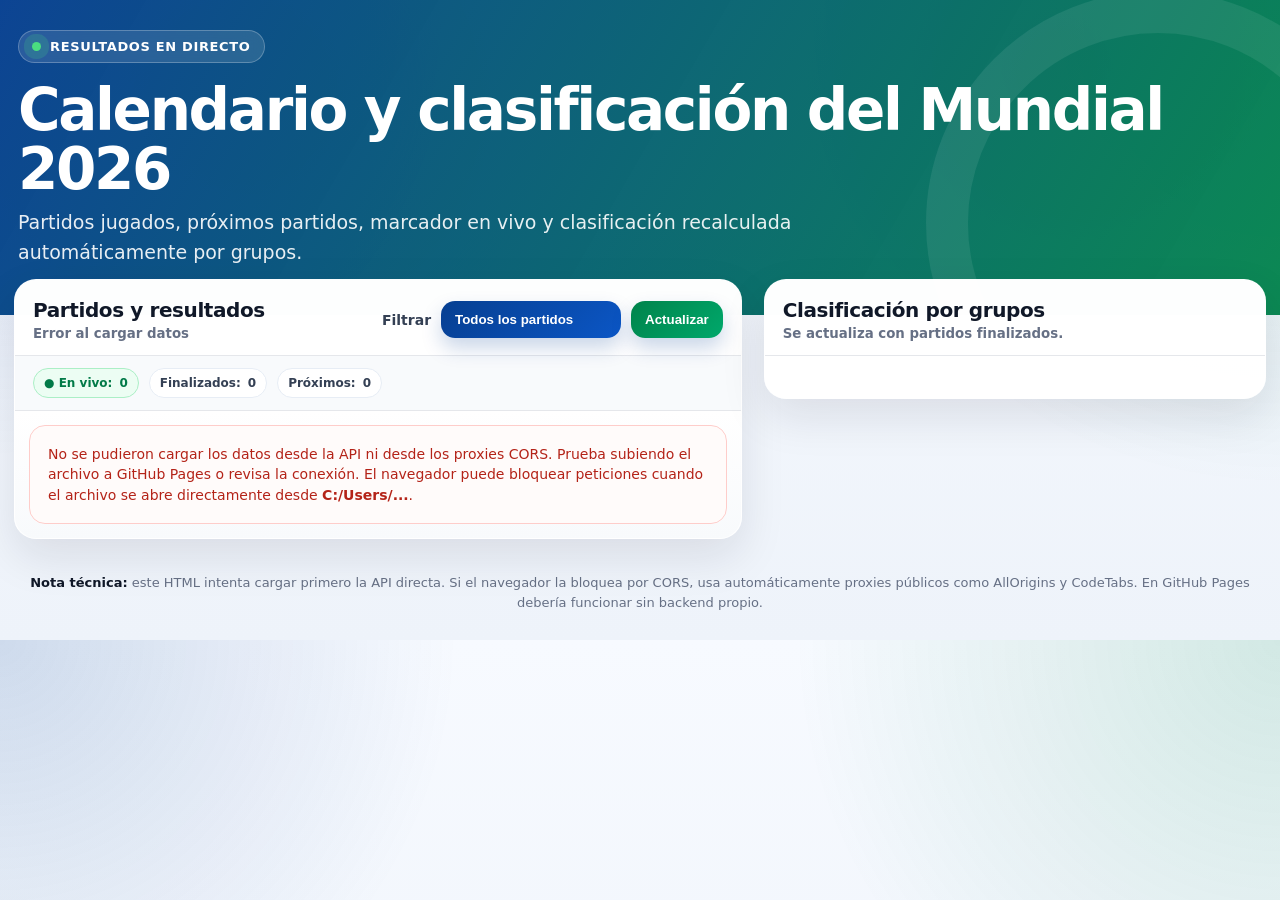
==== index.html @ b5f821a0 "primer commit" ====
<!DOCTYPE html>
<html lang="es">
<head>
  <meta charset="UTF-8" />
  <meta name="viewport" content="width=device-width, initial-scale=1.0" />
  <title>Mundial 2026 | Calendario, resultados y clasificación</title>
  <style>
    :root {
      --blue: #063f91;
      --blue2: #0b56c5;
      --green: #00834b;
      --red: #d62027;
      --gold: #f5c542;
      --ink: #101828;
      --muted: #667085;
      --line: #e5e7eb;
      --bg: #f3f6fb;
      --card: #ffffff;
      --soft: #f8fafc;
      --shadow: 0 18px 45px rgba(16, 24, 40, .10);
      --radius: 22px;
    }

    * { box-sizing: border-box; }

    html { scroll-behavior: smooth; }

    body {
      margin: 0;
      color: var(--ink);
      font-family: Inter, system-ui, -apple-system, BlinkMacSystemFont, "Segoe UI", sans-serif;
      background:
        radial-gradient(circle at top left, rgba(6,63,145,.17), transparent 32%),
        radial-gradient(circle at top right, rgba(0,131,75,.15), transparent 34%),
        linear-gradient(180deg, #f7faff 0%, #eef3fa 100%);
    }

    .topbar {
      min-height: 205px;
      padding: 30px 18px 48px;
      color: #fff;
      background:
        linear-gradient(120deg, rgba(6,63,145,.97), rgba(0,131,75,.95)),
        radial-gradient(circle at 20% 30%, rgba(244,196,48,.26), transparent 28%),
        radial-gradient(circle at 82% 22%, rgba(214,32,39,.23), transparent 24%);
      position: relative;
      overflow: hidden;
    }

    .topbar::after {
      content: "";
      position: absolute;
      right: -110px;
      bottom: -140px;
      width: 380px;
      height: 380px;
      border-radius: 999px;
      border: 42px solid rgba(255,255,255,.08);
    }

    .hero {
      width: min(1320px, 100%);
      margin: 0 auto;
      position: relative;
      z-index: 2;
    }

    .eyebrow {
      display: inline-flex;
      align-items: center;
      gap: 9px;
      padding: 8px 13px;
      border: 1px solid rgba(255,255,255,.25);
      border-radius: 999px;
      background: rgba(255,255,255,.12);
      backdrop-filter: blur(10px);
      font-size: 13px;
      font-weight: 900;
      letter-spacing: .05em;
      text-transform: uppercase;
    }

    .live-dot {
      width: 9px;
      height: 9px;
      border-radius: 999px;
      background: #4ade80;
      box-shadow: 0 0 0 8px rgba(74,222,128,.18);
    }

    h1 {
      margin: 18px 0 9px;
      font-size: clamp(31px, 5vw, 58px);
      line-height: 1.02;
      letter-spacing: -.04em;
    }

    .subtitle {
      margin: 0;
      max-width: 820px;
      color: rgba(255,255,255,.9);
      font-size: clamp(15px, 2vw, 19px);
      line-height: 1.55;
    }

    .layout {
      width: min(1320px, calc(100% - 28px));
      margin: -36px auto 34px;
      display: grid;
      grid-template-columns: minmax(0, 1.42fr) minmax(380px, .98fr);
      gap: 22px;
      align-items: start;
      position: relative;
      z-index: 3;
    }

    .panel {
      background: rgba(255,255,255,.96);
      border: 1px solid rgba(255,255,255,.75);
      border-radius: var(--radius);
      box-shadow: var(--shadow);
      overflow: hidden;
    }

    .panel-head {
      display: flex;
      align-items: center;
      justify-content: space-between;
      gap: 16px;
      padding: 18px 18px 14px;
      border-bottom: 1px solid var(--line);
      background: rgba(255,255,255,.86);
    }

    .panel-title {
      display: flex;
      flex-direction: column;
      gap: 4px;
    }

    .panel-title h2 {
      margin: 0;
      font-size: 20px;
      letter-spacing: -.02em;
    }

    .panel-title small {
      color: var(--muted);
      font-weight: 650;
    }

    .controls {
      display: flex;
      align-items: center;
      gap: 10px;
      flex-wrap: wrap;
    }

    label {
      font-size: 14px;
      font-weight: 850;
      color: #344054;
    }

    select,
    .refresh-btn {
      border: 0;
      outline: none;
      color: #fff;
      font-weight: 900;
      padding: 11px 14px;
      border-radius: 14px;
      background: linear-gradient(135deg, var(--blue), var(--blue2));
      box-shadow: 0 10px 20px rgba(6,63,145,.21);
      cursor: pointer;
    }

    select {
      min-width: 180px;
      padding-right: 34px;
      appearance: none;
    }

    .refresh-btn {
      background: linear-gradient(135deg, var(--green), #00a86b);
    }

    .status-bar {
      display: flex;
      flex-wrap: wrap;
      align-items: center;
      gap: 10px;
      padding: 12px 18px;
      background: #f8fafc;
      border-bottom: 1px solid var(--line);
      color: var(--muted);
      font-size: 13px;
      font-weight: 650;
    }

    .pill {
      display: inline-flex;
      align-items: center;
      gap: 7px;
      padding: 7px 10px;
      border-radius: 999px;
      background: #fff;
      border: 1px solid #e7edf5;
      color: #344054;
      font-size: 12px;
      font-weight: 850;
    }

    .pill.live {
      color: #027a48;
      background: #ecfdf3;
      border-color: #abefc6;
    }

    .matches-list {
      padding: 14px;
      display: grid;
      gap: 12px;
      max-height: 760px;
      overflow: auto;
      background: linear-gradient(180deg, #fff, #f8fafc);
    }

    .match-card {
      --home: var(--blue);
      --away: var(--green);
      border: 1px solid #edf0f5;
      border-radius: 19px;
      background: #fff;
      box-shadow: 0 12px 28px rgba(16,24,40,.06);
      overflow: hidden;
    }

    .match-top {
      display: flex;
      justify-content: space-between;
      gap: 12px;
      align-items: center;
      padding: 10px 13px;
      color: #fff;
      background: linear-gradient(135deg, var(--home), var(--away));
    }

    .match-meta {
      display: flex;
      flex-direction: column;
      gap: 2px;
      min-width: 0;
    }

    .match-date {
      font-size: 12px;
      font-weight: 900;
      letter-spacing: .02em;
    }

    .match-place {
      font-size: 11px;
      opacity: .92;
      font-weight: 650;
      white-space: nowrap;
      overflow: hidden;
      text-overflow: ellipsis;
      max-width: 460px;
    }

    .state {
      flex: 0 0 auto;
      padding: 6px 10px;
      border-radius: 999px;
      background: rgba(255,255,255,.17);
      font-size: 11px;
      font-weight: 950;
      letter-spacing: .04em;
      text-transform: uppercase;
    }

    .state.final { background: rgba(255,255,255,.20); }
    .state.live { background: rgba(74,222,128,.25); color: #ecfdf3; }
    .state.scheduled { background: rgba(255,255,255,.14); }

    .match-body {
      display: grid;
      grid-template-columns: 1fr auto 1fr;
      align-items: center;
      gap: 10px;
      padding: 13px 13px 14px;
    }

    .team {
      display: flex;
      align-items: center;
      gap: 9px;
      min-width: 0;
    }

    .team.away {
      justify-content: flex-end;
      text-align: right;
    }

    .team-name {
      font-size: 14px;
      font-weight: 900;
      white-space: nowrap;
      overflow: hidden;
      text-overflow: ellipsis;
    }

    .flag {
      width: 30px;
      height: 22px;
      border-radius: 5px;
      object-fit: cover;
      box-shadow: 0 0 0 1px rgba(16,24,40,.13);
      flex: 0 0 auto;
    }

    .score {
      min-width: 92px;
      display: flex;
      justify-content: center;
      align-items: center;
      gap: 8px;
      padding: 10px 13px;
      border-radius: 16px;
      background: #f2f4f7;
      color: #101828;
      font-size: 22px;
      line-height: 1;
      font-weight: 1000;
      letter-spacing: -.03em;
    }

    .score.pending {
      color: #98a2b3;
      font-size: 18px;
    }

    .scorers {
      padding: 0 13px 13px;
      color: var(--muted);
      font-size: 12px;
      line-height: 1.45;
    }

    .scorers strong {
      color: #344054;
    }

    .groups-panel {
      padding-bottom: 14px;
    }

    .groups-grid {
      padding: 14px;
      display: grid;
      grid-template-columns: repeat(2, minmax(0, 1fr));
      gap: 14px;
      max-height: 850px;
      overflow: auto;
    }

    .group-card {
      --accent: var(--blue);
      background: #fff;
      border: 1px solid #edf0f5;
      border-radius: 18px;
      box-shadow: 0 12px 28px rgba(16,24,40,.06);
      overflow: hidden;
    }

    .group-card[data-group="A"] { --accent: #006847; }
    .group-card[data-group="B"] { --accent: #d80621; }
    .group-card[data-group="C"] { --accent: #009739; }
    .group-card[data-group="D"] { --accent: #3c3b6e; }
    .group-card[data-group="E"] { --accent: #ffce00; }
    .group-card[data-group="F"] { --accent: #21468b; }
    .group-card[data-group="G"] { --accent: #ef3340; }
    .group-card[data-group="H"] { --accent: #c60b1e; }
    .group-card[data-group="I"] { --accent: #0055a4; }
    .group-card[data-group="J"] { --accent: #74acdf; }
    .group-card[data-group="K"] { --accent: #006600; }
    .group-card[data-group="L"] { --accent: #cf142b; }

    .group-header {
      display: flex;
      justify-content: space-between;
      align-items: center;
      padding: 12px 13px;
      color: #fff;
      background: linear-gradient(135deg, var(--accent), rgba(6,63,145,.92));
    }

    .group-header h3 {
      margin: 0;
      font-size: 16px;
      letter-spacing: -.01em;
    }

    .group-badge {
      padding: 4px 9px;
      border-radius: 999px;
      background: rgba(255,255,255,.18);
      font-size: 11px;
      font-weight: 900;
      letter-spacing: .06em;
    }

    table {
      width: 100%;
      border-collapse: collapse;
    }

    th {
      font-size: 11px;
      color: #475467;
      background: #f8fafc;
      padding: 8px 5px;
      text-align: center;
      border-bottom: 1px solid var(--line);
    }

    td {
      padding: 8px 5px;
      text-align: center;
      border-bottom: 1px solid #f0f2f5;
      font-size: 12px;
      font-weight: 650;
      color: #344054;
    }

    tr:last-child td { border-bottom: 0; }

    .team-cell {
      text-align: left;
      min-width: 116px;
      display: flex;
      align-items: center;
      gap: 7px;
      font-weight: 850;
      color: #101828;
    }

    .table-flag {
      width: 24px;
      height: 18px;
      border-radius: 4px;
      object-fit: cover;
      box-shadow: 0 0 0 1px rgba(16,24,40,.12);
      flex: 0 0 auto;
    }

    .error-box {
      padding: 18px;
      border: 1px solid #fecdca;
      background: #fffbfa;
      color: #b42318;
      border-radius: 16px;
      font-size: 14px;
      line-height: 1.45;
    }

    .loading {
      padding: 28px;
      color: var(--muted);
      text-align: center;
      font-weight: 800;
    }

    footer {
      width: min(1320px, calc(100% - 28px));
      margin: 0 auto 28px;
      color: var(--muted);
      font-size: 13px;
      line-height: 1.5;
      text-align: center;
    }

    footer strong { color: var(--ink); }

    @media (max-width: 1080px) {
      .layout {
        grid-template-columns: 1fr;
      }

      .groups-grid {
        max-height: none;
      }

      .matches-list {
        max-height: none;
      }
    }

    @media (max-width: 760px) {
      .topbar {
        min-height: 172px;
        padding: 24px 14px 42px;
      }

      .layout {
        width: calc(100% - 18px);
        gap: 14px;
      }

      .panel-head {
        flex-direction: column;
        align-items: stretch;
        padding: 16px;
      }

      .controls {
        align-items: stretch;
      }

      select,
      .refresh-btn {
        width: 100%;
      }

      .matches-list {
        padding: 10px;
      }

      .match-body {
        grid-template-columns: 1fr;
        text-align: left;
      }

      .team,
      .team.away {
        justify-content: flex-start;
        text-align: left;
      }

      .score {
        width: 100%;
        min-width: 0;
        justify-self: stretch;
      }

      .groups-grid {
        grid-template-columns: 1fr;
        padding: 10px;
      }

      td, th {
        font-size: 11px;
        padding: 7px 4px;
      }

      .team-cell {
        min-width: 108px;
      }
    }
  </style>
</head>

<body>
  <header class="topbar">
    <div class="hero">
      <div class="eyebrow"><span class="live-dot"></span> Resultados en directo</div>
      <h1>Calendario y clasificación del Mundial 2026</h1>
      <p class="subtitle">
        Partidos jugados, próximos partidos, marcador en vivo y clasificación recalculada automáticamente por grupos.
      </p>
    </div>
  </header>

  <main class="layout">
    <section class="panel schedule-panel">
      <div class="panel-head">
        <div class="panel-title">
          <h2>Partidos y resultados</h2>
          <small id="lastUpdate">Cargando datos...</small>
        </div>

        <div class="controls">
          <label for="groupFilter">Filtrar</label>
          <select id="groupFilter" title="Selecciona grupo o fase">
            <option value="">Todos los partidos</option>
            <option value="played">Jugados</option>
            <option value="live">En directo</option>
            <option value="upcoming">Próximos</option>
            <option value="A">Grupo A</option>
            <option value="B">Grupo B</option>
            <option value="C">Grupo C</option>
            <option value="D">Grupo D</option>
            <option value="E">Grupo E</option>
            <option value="F">Grupo F</option>
            <option value="G">Grupo G</option>
            <option value="H">Grupo H</option>
            <option value="I">Grupo I</option>
            <option value="J">Grupo J</option>
            <option value="K">Grupo K</option>
            <option value="L">Grupo L</option>
            <option value="knockout">Eliminatorias</option>
          </select>
          <button class="refresh-btn" id="refreshBtn" type="button">Actualizar</button>
        </div>
      </div>

      <div class="status-bar">
        <span class="pill live">● En vivo: <strong id="liveCount">0</strong></span>
        <span class="pill">Finalizados: <strong id="playedCount">0</strong></span>
        <span class="pill">Próximos: <strong id="upcomingCount">0</strong></span>
      </div>

      <div class="matches-list" id="matchesList">
        <div class="loading">Cargando partidos...</div>
      </div>
    </section>

    <aside class="panel groups-panel">
      <div class="panel-head">
        <div class="panel-title">
          <h2>Clasificación por grupos</h2>
          <small>Se actualiza con partidos finalizados.</small>
        </div>
      </div>
      <div class="groups-grid" id="groupsGrid"></div>
    </aside>
  </main>

  <footer>
    <strong>Nota técnica:</strong> este HTML intenta cargar primero la API directa. Si el navegador la bloquea por CORS,
    usa automáticamente proxies públicos como AllOrigins y CodeTabs. En GitHub Pages debería funcionar sin backend propio.
  </footer>

  <script>
    const API_GAMES = "https://worldcup26.ir/get/games";
    const API_TEAMS = "https://worldcup26.ir/get/teams";

    const SOURCE_CANDIDATES = (url) => [
      url + "?_=" + Date.now(),
      "https://api.allorigins.win/raw?url=" + encodeURIComponent(url + "?_=" + Date.now()),
      "https://api.codetabs.com/v1/proxy?quest=" + encodeURIComponent(url + "?_=" + Date.now())
    ];

    const GROUP_ORDER = ["A","B","C","D","E","F","G","H","I","J","K","L"];

    const teamES = {
      "Mexico": "México",
      "South Africa": "Sudáfrica",
      "South Korea": "Corea del Sur",
      "Czech Republic": "Chequia",
      "Canada": "Canadá",
      "Bosnia and Herzegovina": "Bosnia y Herzegovina",
      "Qatar": "Catar",
      "Switzerland": "Suiza",
      "Brazil": "Brasil",
      "Morocco": "Marruecos",
      "Haiti": "Haití",
      "Scotland": "Escocia",
      "United States": "Estados Unidos",
      "Paraguay": "Paraguay",
      "Australia": "Australia",
      "Turkey": "Turquía",
      "Germany": "Alemania",
      "Curaçao": "Curazao",
      "Curacao": "Curazao",
      "Ivory Coast": "Costa de Marfil",
      "Ecuador": "Ecuador",
      "Netherlands": "Países Bajos",
      "Japan": "Japón",
      "Sweden": "Suecia",
      "Tunisia": "Túnez",
      "Belgium": "Bélgica",
      "Egypt": "Egipto",
      "Iran": "Irán",
      "New Zealand": "Nueva Zelanda",
      "Spain": "España",
      "Cape Verde": "Cabo Verde",
      "Saudi Arabia": "Arabia Saudí",
      "Uruguay": "Uruguay",
      "France": "Francia",
      "Senegal": "Senegal",
      "Iraq": "Irak",
      "Norway": "Noruega",
      "Argentina": "Argentina",
      "Algeria": "Argelia",
      "Austria": "Austria",
      "Jordan": "Jordania",
      "Portugal": "Portugal",
      "Democratic Republic of the Congo": "República Democrática del Congo",
      "DR Congo": "República Democrática del Congo",
      "Uzbekistan": "Uzbekistán",
      "Colombia": "Colombia",
      "England": "Inglaterra",
      "Croatia": "Croacia",
      "Ghana": "Ghana",
      "Panama": "Panamá"
    };

    const teamColors = {
      "Mexico": "#006847", "South Africa": "#007a4d", "South Korea": "#c60c30", "Czech Republic": "#11457e",
      "Canada": "#d80621", "Bosnia and Herzegovina": "#002f6c", "Qatar": "#8a1538", "Switzerland": "#d52b1e",
      "Brazil": "#009739", "Morocco": "#c1272d", "Haiti": "#00209f", "Scotland": "#005eb8",
      "United States": "#3c3b6e", "Paraguay": "#d52b1e", "Australia": "#012169", "Turkey": "#e30a17",
      "Germany": "#ffce00", "Curaçao": "#002b7f", "Curacao": "#002b7f", "Ivory Coast": "#f77f00", "Ecuador": "#ffdd00",
      "Netherlands": "#ff4f00", "Japan": "#bc002d", "Sweden": "#006aa7", "Tunisia": "#e70013",
      "Belgium": "#ef3340", "Egypt": "#ce1126", "Iran": "#239f40", "New Zealand": "#00247d",
      "Spain": "#c60b1e", "Cape Verde": "#003893", "Saudi Arabia": "#006c35", "Uruguay": "#75aadb",
      "France": "#0055a4", "Senegal": "#00853f", "Iraq": "#ce1126", "Norway": "#ba0c2f",
      "Argentina": "#74acdf", "Algeria": "#006233", "Austria": "#ed2939", "Jordan": "#007a3d",
      "Portugal": "#006600", "Democratic Republic of the Congo": "#007fff", "DR Congo": "#007fff", "Uzbekistan": "#1eb53a",
      "Colombia": "#fcd116", "England": "#cf142b", "Croatia": "#f00000", "Ghana": "#006b3f", "Panama": "#005293"
    };

    const stadiumOffsets = {
      "1": -6, "2": -6, "3": -6,
      "4": -5, "5": -5, "6": -5,
      "7": -4, "8": -4, "9": -4, "10": -4, "11": -4, "12": -4,
      "13": -7, "14": -7, "15": -7, "16": -7
    };

    let games = [];
    let teamsById = {};
    let filter = "";

    const $ = (id) => document.getElementById(id);

    function normalizeName(name) {
      return teamES[name] || name || "Equipo pendiente";
    }

    function teamColor(name) {
      return teamColors[name] || "#063f91";
    }

    function teamFlagByGame(game, side) {
      const teamId = side === "home" ? game.home_team_id : game.away_team_id;
      const team = teamsById[teamId];
      if (team && team.flag) return team.flag.replace("/w80/", "/24x18/");
      const name = side === "home" ? game.home_team_name_en : game.away_team_name_en;
      const fallback = {
        "Mexico":"mx","South Africa":"za","South Korea":"kr","Czech Republic":"cz","Canada":"ca",
        "Bosnia and Herzegovina":"ba","Qatar":"qa","Switzerland":"ch","Brazil":"br","Morocco":"ma",
        "Haiti":"ht","Scotland":"gb-sct","United States":"us","Paraguay":"py","Australia":"au","Turkey":"tr",
        "Germany":"de","Curaçao":"cw","Curacao":"cw","Ivory Coast":"ci","Ecuador":"ec","Netherlands":"nl",
        "Japan":"jp","Sweden":"se","Tunisia":"tn","Belgium":"be","Egypt":"eg","Iran":"ir","New Zealand":"nz",
        "Spain":"es","Cape Verde":"cv","Saudi Arabia":"sa","Uruguay":"uy","France":"fr","Senegal":"sn",
        "Iraq":"iq","Norway":"no","Argentina":"ar","Algeria":"dz","Austria":"at","Jordan":"jo",
        "Portugal":"pt","Democratic Republic of the Congo":"cd","Uzbekistan":"uz","Colombia":"co",
        "England":"gb-eng","Croatia":"hr","Ghana":"gh","Panama":"pa"
      }[name];
      return fallback ? `https://flagcdn.com/24x18/${fallback}.png` : "";
    }

    async function getJsonWithFallback(url) {
      let lastError;
      for (const candidate of SOURCE_CANDIDATES(url)) {
        try {
          const res = await fetch(candidate, { cache: "no-store" });
          if (!res.ok) throw new Error("HTTP " + res.status);
          const text = await res.text();
          return JSON.parse(text);
        } catch (error) {
          lastError = error;
        }
      }
      throw lastError;
    }

    function parseLocalDateToMadrid(localDate, stadiumId) {
      if (!localDate) return "Fecha por confirmar";
      const parts = localDate.trim().split(" ");
      const datePart = parts[0];
      const timePart = parts[1] || "00:00";
      const [month, day, year] = datePart.split("/").map(Number);
      const [hour, minute] = timePart.split(":").map(Number);

      const offset = stadiumOffsets[String(stadiumId)] ?? -5;
      const utcMs = Date.UTC(year, month - 1, day, hour - offset, minute || 0);

      return new Intl.DateTimeFormat("es-ES", {
        timeZone: "Europe/Madrid",
        weekday: "short",
        day: "2-digit",
        month: "short",
        hour: "2-digit",
        minute: "2-digit"
      }).format(new Date(utcMs));
    }

    function statusOf(game) {
      const elapsed = String(game.time_elapsed || "").toLowerCase();
      const finished = String(game.finished || "").toUpperCase() === "TRUE";
      if (finished || elapsed === "finished") return "final";
      if (elapsed && elapsed !== "notstarted") return "live";
      return "scheduled";
    }

    function statusLabel(game) {
      const state = statusOf(game);
      if (state === "final") return "Final";
      if (state === "live") return "En vivo";
      return "Por jugar";
    }

    function scoreOf(game) {
      const state = statusOf(game);
      if (state === "scheduled") return "—";
      return `${game.home_score ?? 0} - ${game.away_score ?? 0}`;
    }

    function cleanScorers(value) {
      if (!value || value === "null") return "";
      return String(value)
        .replace(/[{}"]/g, "")
        .replace(/[“”]/g, "")
        .replace(/,/g, ", ");
    }

    function matchPassesFilter(game) {
      const state = statusOf(game);
      if (!filter) return true;
      if (filter === "played") return state === "final";
      if (filter === "live") return state === "live";
      if (filter === "upcoming") return state === "scheduled";
      if (filter === "knockout") return game.type !== "group";
      return game.group === filter;
    }

    function renderMatches() {
      const list = $("matchesList");
      const filtered = games.filter(matchPassesFilter);

      if (!filtered.length) {
        list.innerHTML = `<div class="loading">No hay partidos para este filtro.</div>`;
        return;
      }

      list.innerHTML = filtered.map((game) => {
        const home = game.home_team_name_en;
        const away = game.away_team_name_en;
        const homeES = normalizeName(home);
        const awayES = normalizeName(away);
        const status = statusOf(game);
        const homeFlag = teamFlagByGame(game, "home");
        const awayFlag = teamFlagByGame(game, "away");
        const homeScorers = cleanScorers(game.home_scorers);
        const awayScorers = cleanScorers(game.away_scorers);

        const scorers = (homeScorers || awayScorers) ? `
          <div class="scorers">
            ${homeScorers ? `<div><strong>${homeES}:</strong> ${homeScorers}</div>` : ""}
            ${awayScorers ? `<div><strong>${awayES}:</strong> ${awayScorers}</div>` : ""}
          </div>
        ` : "";

        return `
          <article class="match-card" style="--home:${teamColor(home)}; --away:${teamColor(away)};">
            <div class="match-top">
              <div class="match-meta">
                <span class="match-date">${parseLocalDateToMadrid(game.local_date, game.stadium_id)}</span>
                <span class="match-place">Grupo/Fase ${game.group || game.type || "Eliminatorias"} · Jornada ${game.matchday || "-"}</span>
              </div>
              <span class="state ${status}">${statusLabel(game)}</span>
            </div>

            <div class="match-body">
              <div class="team home">
                ${homeFlag ? `<img class="flag" src="${homeFlag}" alt="${homeES}">` : ""}
                <span class="team-name">${homeES}</span>
              </div>

              <div class="score ${status === "scheduled" ? "pending" : ""}">${scoreOf(game)}</div>

              <div class="team away">
                <span class="team-name">${awayES}</span>
                ${awayFlag ? `<img class="flag" src="${awayFlag}" alt="${awayES}">` : ""}
              </div>
            </div>

            ${scorers}
          </article>
        `;
      }).join("");
    }

    function buildInitialStandings() {
      const standings = {};
      GROUP_ORDER.forEach(g => standings[g] = {});

      Object.values(teamsById).forEach(team => {
        const group = team.groups;
        if (!standings[group]) standings[group] = {};
        standings[group][team.name_en] = {
          id: team.id,
          name: team.name_en,
          flag: team.flag ? team.flag.replace("/w80/", "/24x18/") : "",
          pj: 0, g: 0, e: 0, p: 0, gf: 0, gc: 0, pts: 0
        };
      });

      games.forEach(game => {
        if (!game.group) return;
        const group = game.group;
        if (!standings[group]) standings[group] = {};

        [game.home_team_name_en, game.away_team_name_en].forEach((name, index) => {
          const id = index === 0 ? game.home_team_id : game.away_team_id;
          if (!standings[group][name]) {
            const team = teamsById[id] || {};
            standings[group][name] = {
              id,
              name,
              flag: team.flag ? team.flag.replace("/w80/", "/24x18/") : "",
              pj: 0, g: 0, e: 0, p: 0, gf: 0, gc: 0, pts: 0
            };
          }
        });
      });

      return standings;
    }

    function calculateStandings() {
      const standings = buildInitialStandings();

      games.forEach(game => {
        if (!game.group) return;
        if (statusOf(game) !== "final") return;

        const home = standings[game.group][game.home_team_name_en];
        const away = standings[game.group][game.away_team_name_en];
        if (!home || !away) return;

        const hs = parseInt(game.home_score || 0, 10);
        const as = parseInt(game.away_score || 0, 10);

        home.pj++; away.pj++;
        home.gf += hs; home.gc += as;
        away.gf += as; away.gc += hs;

        if (hs > as) {
          home.g++; home.pts += 3;
          away.p++;
        } else if (hs < as) {
          away.g++; away.pts += 3;
          home.p++;
        } else {
          home.e++; away.e++;
          home.pts++; away.pts++;
        }
      });

      return standings;
    }

    function renderStandings() {
      const grid = $("groupsGrid");
      const standings = calculateStandings();

      grid.innerHTML = GROUP_ORDER.map(group => {
        const teams = Object.values(standings[group] || {}).sort((a, b) => {
          const dgA = a.gf - a.gc;
          const dgB = b.gf - b.gc;
          return (b.pts - a.pts) || (dgB - dgA) || (b.gf - a.gf) || normalizeName(a.name).localeCompare(normalizeName(b.name));
        });

        const rows = teams.map(team => {
          const dg = team.gf - team.gc;
          const fallbackFlag = team.flag || "";
          return `
            <tr>
              <td class="team-cell">
                ${fallbackFlag ? `<img class="table-flag" src="${fallbackFlag}" alt="${normalizeName(team.name)}">` : ""}
                <span>${normalizeName(team.name)}</span>
              </td>
              <td>${team.pj}</td>
              <td>${team.g}</td>
              <td>${team.e}</td>
              <td>${team.p}</td>
              <td>${team.gf}</td>
              <td>${team.gc}</td>
              <td>${dg}</td>
              <td>${team.pts}</td>
            </tr>
          `;
        }).join("");

        return `
          <article class="group-card" data-group="${group}">
            <div class="group-header">
              <h3>Grupo ${group}</h3>
              <span class="group-badge">${teams.length} equipos</span>
            </div>
            <table>
              <thead>
                <tr>
                  <th>Equipo</th>
                  <th>PJ</th>
                  <th>G</th>
                  <th>E</th>
                  <th>P</th>
                  <th>GF</th>
                  <th>GC</th>
                  <th>DG</th>
                  <th>Pts</th>
                </tr>
              </thead>
              <tbody>${rows}</tbody>
            </table>
          </article>
        `;
      }).join("");
    }

    function updateCounters() {
      $("liveCount").textContent = games.filter(g => statusOf(g) === "live").length;
      $("playedCount").textContent = games.filter(g => statusOf(g) === "final").length;
      $("upcomingCount").textContent = games.filter(g => statusOf(g) === "scheduled").length;
    }

    async function loadData() {
      $("matchesList").innerHTML = `<div class="loading">Cargando partidos y clasificación...</div>`;

      try {
        const [gamesData, teamsData] = await Promise.all([
          getJsonWithFallback(API_GAMES),
          getJsonWithFallback(API_TEAMS)
        ]);

        games = Array.isArray(gamesData.games) ? gamesData.games : [];
        const teams = Array.isArray(teamsData.teams) ? teamsData.teams : [];

        teamsById = {};
        teams.forEach(team => teamsById[team.id] = team);

        games.sort((a, b) => Number(a.id) - Number(b.id));

        renderMatches();
        renderStandings();
        updateCounters();

        $("lastUpdate").textContent = "Última actualización: " + new Intl.DateTimeFormat("es-ES", {
          timeZone: "Europe/Madrid",
          hour: "2-digit",
          minute: "2-digit",
          second: "2-digit"
        }).format(new Date());

      } catch (error) {
        console.error(error);
        $("matchesList").innerHTML = `
          <div class="error-box">
            No se pudieron cargar los datos desde la API ni desde los proxies CORS.
            Prueba subiendo el archivo a GitHub Pages o revisa la conexión. El navegador puede bloquear peticiones
            cuando el archivo se abre directamente desde <strong>C:/Users/...</strong>.
          </div>
        `;
        $("lastUpdate").textContent = "Error al cargar datos";
      }
    }

    $("groupFilter").addEventListener("change", (event) => {
      filter = event.target.value;
      renderMatches();
    });

    $("refreshBtn").addEventListener("click", loadData);

    loadData();
    setInterval(loadData, 60 * 1000);
  </script>
</body>
</html>
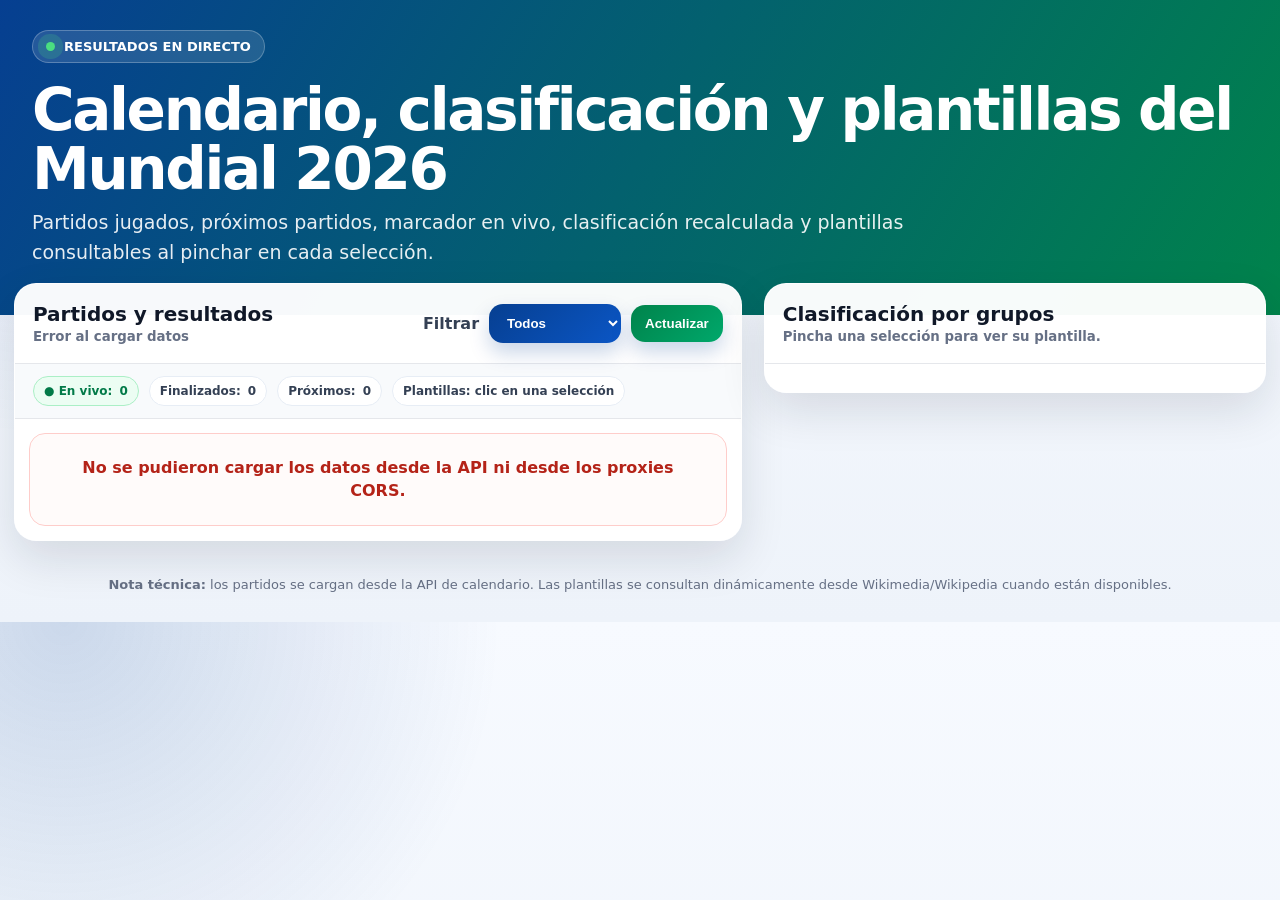
==== commit d6feb352: "Añade plantillas y detalle de jugadores al calendario" ====
--- a/index.html
+++ b/index.html
@@ -1,1075 +1,46 @@
-<!DOCTYPE html>
+<!doctype html>
 <html lang="es">
 <head>
-  <meta charset="UTF-8" />
-  <meta name="viewport" content="width=device-width, initial-scale=1.0" />
-  <title>Mundial 2026 | Calendario, resultados y clasificación</title>
-  <style>
-    :root {
-      --blue: #063f91;
-      --blue2: #0b56c5;
-      --green: #00834b;
-      --red: #d62027;
-      --gold: #f5c542;
-      --ink: #101828;
-      --muted: #667085;
-      --line: #e5e7eb;
-      --bg: #f3f6fb;
-      --card: #ffffff;
-      --soft: #f8fafc;
-      --shadow: 0 18px 45px rgba(16, 24, 40, .10);
-      --radius: 22px;
-    }
-
-    * { box-sizing: border-box; }
-
-    html { scroll-behavior: smooth; }
-
-    body {
-      margin: 0;
-      color: var(--ink);
-      font-family: Inter, system-ui, -apple-system, BlinkMacSystemFont, "Segoe UI", sans-serif;
-      background:
-        radial-gradient(circle at top left, rgba(6,63,145,.17), transparent 32%),
-        radial-gradient(circle at top right, rgba(0,131,75,.15), transparent 34%),
-        linear-gradient(180deg, #f7faff 0%, #eef3fa 100%);
-    }
-
-    .topbar {
-      min-height: 205px;
-      padding: 30px 18px 48px;
-      color: #fff;
-      background:
-        linear-gradient(120deg, rgba(6,63,145,.97), rgba(0,131,75,.95)),
-        radial-gradient(circle at 20% 30%, rgba(244,196,48,.26), transparent 28%),
-        radial-gradient(circle at 82% 22%, rgba(214,32,39,.23), transparent 24%);
-      position: relative;
-      overflow: hidden;
-    }
-
-    .topbar::after {
-      content: "";
-      position: absolute;
-      right: -110px;
-      bottom: -140px;
-      width: 380px;
-      height: 380px;
-      border-radius: 999px;
-      border: 42px solid rgba(255,255,255,.08);
-    }
-
-    .hero {
-      width: min(1320px, 100%);
-      margin: 0 auto;
-      position: relative;
-      z-index: 2;
-    }
-
-    .eyebrow {
-      display: inline-flex;
-      align-items: center;
-      gap: 9px;
-      padding: 8px 13px;
-      border: 1px solid rgba(255,255,255,.25);
-      border-radius: 999px;
-      background: rgba(255,255,255,.12);
-      backdrop-filter: blur(10px);
-      font-size: 13px;
-      font-weight: 900;
-      letter-spacing: .05em;
-      text-transform: uppercase;
-    }
-
-    .live-dot {
-      width: 9px;
-      height: 9px;
-      border-radius: 999px;
-      background: #4ade80;
-      box-shadow: 0 0 0 8px rgba(74,222,128,.18);
-    }
-
-    h1 {
-      margin: 18px 0 9px;
-      font-size: clamp(31px, 5vw, 58px);
-      line-height: 1.02;
-      letter-spacing: -.04em;
-    }
-
-    .subtitle {
-      margin: 0;
-      max-width: 820px;
-      color: rgba(255,255,255,.9);
-      font-size: clamp(15px, 2vw, 19px);
-      line-height: 1.55;
-    }
-
-    .layout {
-      width: min(1320px, calc(100% - 28px));
-      margin: -36px auto 34px;
-      display: grid;
-      grid-template-columns: minmax(0, 1.42fr) minmax(380px, .98fr);
-      gap: 22px;
-      align-items: start;
-      position: relative;
-      z-index: 3;
-    }
-
-    .panel {
-      background: rgba(255,255,255,.96);
-      border: 1px solid rgba(255,255,255,.75);
-      border-radius: var(--radius);
-      box-shadow: var(--shadow);
-      overflow: hidden;
-    }
-
-    .panel-head {
-      display: flex;
-      align-items: center;
-      justify-content: space-between;
-      gap: 16px;
-      padding: 18px 18px 14px;
-      border-bottom: 1px solid var(--line);
-      background: rgba(255,255,255,.86);
-    }
-
-    .panel-title {
-      display: flex;
-      flex-direction: column;
-      gap: 4px;
-    }
-
-    .panel-title h2 {
-      margin: 0;
-      font-size: 20px;
-      letter-spacing: -.02em;
-    }
-
-    .panel-title small {
-      color: var(--muted);
-      font-weight: 650;
-    }
-
-    .controls {
-      display: flex;
-      align-items: center;
-      gap: 10px;
-      flex-wrap: wrap;
-    }
-
-    label {
-      font-size: 14px;
-      font-weight: 850;
-      color: #344054;
-    }
-
-    select,
-    .refresh-btn {
-      border: 0;
-      outline: none;
-      color: #fff;
-      font-weight: 900;
-      padding: 11px 14px;
-      border-radius: 14px;
-      background: linear-gradient(135deg, var(--blue), var(--blue2));
-      box-shadow: 0 10px 20px rgba(6,63,145,.21);
-      cursor: pointer;
-    }
-
-    select {
-      min-width: 180px;
-      padding-right: 34px;
-      appearance: none;
-    }
-
-    .refresh-btn {
-      background: linear-gradient(135deg, var(--green), #00a86b);
-    }
-
-    .status-bar {
-      display: flex;
-      flex-wrap: wrap;
-      align-items: center;
-      gap: 10px;
-      padding: 12px 18px;
-      background: #f8fafc;
-      border-bottom: 1px solid var(--line);
-      color: var(--muted);
-      font-size: 13px;
-      font-weight: 650;
-    }
-
-    .pill {
-      display: inline-flex;
-      align-items: center;
-      gap: 7px;
-      padding: 7px 10px;
-      border-radius: 999px;
-      background: #fff;
-      border: 1px solid #e7edf5;
-      color: #344054;
-      font-size: 12px;
-      font-weight: 850;
-    }
-
-    .pill.live {
-      color: #027a48;
-      background: #ecfdf3;
-      border-color: #abefc6;
-    }
-
-    .matches-list {
-      padding: 14px;
-      display: grid;
-      gap: 12px;
-      max-height: 760px;
-      overflow: auto;
-      background: linear-gradient(180deg, #fff, #f8fafc);
-    }
-
-    .match-card {
-      --home: var(--blue);
-      --away: var(--green);
-      border: 1px solid #edf0f5;
-      border-radius: 19px;
-      background: #fff;
-      box-shadow: 0 12px 28px rgba(16,24,40,.06);
-      overflow: hidden;
-    }
-
-    .match-top {
-      display: flex;
-      justify-content: space-between;
-      gap: 12px;
-      align-items: center;
-      padding: 10px 13px;
-      color: #fff;
-      background: linear-gradient(135deg, var(--home), var(--away));
-    }
-
-    .match-meta {
-      display: flex;
-      flex-direction: column;
-      gap: 2px;
-      min-width: 0;
-    }
-
-    .match-date {
-      font-size: 12px;
-      font-weight: 900;
-      letter-spacing: .02em;
-    }
-
-    .match-place {
-      font-size: 11px;
-      opacity: .92;
-      font-weight: 650;
-      white-space: nowrap;
-      overflow: hidden;
-      text-overflow: ellipsis;
-      max-width: 460px;
-    }
-
-    .state {
-      flex: 0 0 auto;
-      padding: 6px 10px;
-      border-radius: 999px;
-      background: rgba(255,255,255,.17);
-      font-size: 11px;
-      font-weight: 950;
-      letter-spacing: .04em;
-      text-transform: uppercase;
-    }
-
-    .state.final { background: rgba(255,255,255,.20); }
-    .state.live { background: rgba(74,222,128,.25); color: #ecfdf3; }
-    .state.scheduled { background: rgba(255,255,255,.14); }
-
-    .match-body {
-      display: grid;
-      grid-template-columns: 1fr auto 1fr;
-      align-items: center;
-      gap: 10px;
-      padding: 13px 13px 14px;
-    }
-
-    .team {
-      display: flex;
-      align-items: center;
-      gap: 9px;
-      min-width: 0;
-    }
-
-    .team.away {
-      justify-content: flex-end;
-      text-align: right;
-    }
-
-    .team-name {
-      font-size: 14px;
-      font-weight: 900;
-      white-space: nowrap;
-      overflow: hidden;
-      text-overflow: ellipsis;
-    }
-
-    .flag {
-      width: 30px;
-      height: 22px;
-      border-radius: 5px;
-      object-fit: cover;
-      box-shadow: 0 0 0 1px rgba(16,24,40,.13);
-      flex: 0 0 auto;
-    }
-
-    .score {
-      min-width: 92px;
-      display: flex;
-      justify-content: center;
-      align-items: center;
-      gap: 8px;
-      padding: 10px 13px;
-      border-radius: 16px;
-      background: #f2f4f7;
-      color: #101828;
-      font-size: 22px;
-      line-height: 1;
-      font-weight: 1000;
-      letter-spacing: -.03em;
-    }
-
-    .score.pending {
-      color: #98a2b3;
-      font-size: 18px;
-    }
-
-    .scorers {
-      padding: 0 13px 13px;
-      color: var(--muted);
-      font-size: 12px;
-      line-height: 1.45;
-    }
-
-    .scorers strong {
-      color: #344054;
-    }
-
-    .groups-panel {
-      padding-bottom: 14px;
-    }
-
-    .groups-grid {
-      padding: 14px;
-      display: grid;
-      grid-template-columns: repeat(2, minmax(0, 1fr));
-      gap: 14px;
-      max-height: 850px;
-      overflow: auto;
-    }
-
-    .group-card {
-      --accent: var(--blue);
-      background: #fff;
-      border: 1px solid #edf0f5;
-      border-radius: 18px;
-      box-shadow: 0 12px 28px rgba(16,24,40,.06);
-      overflow: hidden;
-    }
-
-    .group-card[data-group="A"] { --accent: #006847; }
-    .group-card[data-group="B"] { --accent: #d80621; }
-    .group-card[data-group="C"] { --accent: #009739; }
-    .group-card[data-group="D"] { --accent: #3c3b6e; }
-    .group-card[data-group="E"] { --accent: #ffce00; }
-    .group-card[data-group="F"] { --accent: #21468b; }
-    .group-card[data-group="G"] { --accent: #ef3340; }
-    .group-card[data-group="H"] { --accent: #c60b1e; }
-    .group-card[data-group="I"] { --accent: #0055a4; }
-    .group-card[data-group="J"] { --accent: #74acdf; }
-    .group-card[data-group="K"] { --accent: #006600; }
-    .group-card[data-group="L"] { --accent: #cf142b; }
-
-    .group-header {
-      display: flex;
-      justify-content: space-between;
-      align-items: center;
-      padding: 12px 13px;
-      color: #fff;
-      background: linear-gradient(135deg, var(--accent), rgba(6,63,145,.92));
-    }
-
-    .group-header h3 {
-      margin: 0;
-      font-size: 16px;
-      letter-spacing: -.01em;
-    }
-
-    .group-badge {
-      padding: 4px 9px;
-      border-radius: 999px;
-      background: rgba(255,255,255,.18);
-      font-size: 11px;
-      font-weight: 900;
-      letter-spacing: .06em;
-    }
-
-    table {
-      width: 100%;
-      border-collapse: collapse;
-    }
-
-    th {
-      font-size: 11px;
-      color: #475467;
-      background: #f8fafc;
-      padding: 8px 5px;
-      text-align: center;
-      border-bottom: 1px solid var(--line);
-    }
-
-    td {
-      padding: 8px 5px;
-      text-align: center;
-      border-bottom: 1px solid #f0f2f5;
-      font-size: 12px;
-      font-weight: 650;
-      color: #344054;
-    }
-
-    tr:last-child td { border-bottom: 0; }
-
-    .team-cell {
-      text-align: left;
-      min-width: 116px;
-      display: flex;
-      align-items: center;
-      gap: 7px;
-      font-weight: 850;
-      color: #101828;
-    }
-
-    .table-flag {
-      width: 24px;
-      height: 18px;
-      border-radius: 4px;
-      object-fit: cover;
-      box-shadow: 0 0 0 1px rgba(16,24,40,.12);
-      flex: 0 0 auto;
-    }
-
-    .error-box {
-      padding: 18px;
-      border: 1px solid #fecdca;
-      background: #fffbfa;
-      color: #b42318;
-      border-radius: 16px;
-      font-size: 14px;
-      line-height: 1.45;
-    }
-
-    .loading {
-      padding: 28px;
-      color: var(--muted);
-      text-align: center;
-      font-weight: 800;
-    }
-
-    footer {
-      width: min(1320px, calc(100% - 28px));
-      margin: 0 auto 28px;
-      color: var(--muted);
-      font-size: 13px;
-      line-height: 1.5;
-      text-align: center;
-    }
-
-    footer strong { color: var(--ink); }
-
-    @media (max-width: 1080px) {
-      .layout {
-        grid-template-columns: 1fr;
-      }
-
-      .groups-grid {
-        max-height: none;
-      }
-
-      .matches-list {
-        max-height: none;
-      }
-    }
-
-    @media (max-width: 760px) {
-      .topbar {
-        min-height: 172px;
-        padding: 24px 14px 42px;
-      }
-
-      .layout {
-        width: calc(100% - 18px);
-        gap: 14px;
-      }
-
-      .panel-head {
-        flex-direction: column;
-        align-items: stretch;
-        padding: 16px;
-      }
-
-      .controls {
-        align-items: stretch;
-      }
-
-      select,
-      .refresh-btn {
-        width: 100%;
-      }
-
-      .matches-list {
-        padding: 10px;
-      }
-
-      .match-body {
-        grid-template-columns: 1fr;
-        text-align: left;
-      }
-
-      .team,
-      .team.away {
-        justify-content: flex-start;
-        text-align: left;
-      }
-
-      .score {
-        width: 100%;
-        min-width: 0;
-        justify-self: stretch;
-      }
-
-      .groups-grid {
-        grid-template-columns: 1fr;
-        padding: 10px;
-      }
-
-      td, th {
-        font-size: 11px;
-        padding: 7px 4px;
-      }
-
-      .team-cell {
-        min-width: 108px;
-      }
-    }
-  </style>
+<meta charset="utf-8">
+<meta name="viewport" content="width=device-width,initial-scale=1">
+<title>Mundial 2026 | Calendario, clasificación y plantillas</title>
+<style>
+:root{--blue:#063f91;--green:#00834b;--ink:#101828;--muted:#667085;--line:#e5e7eb;--soft:#f8fafc;--shadow:0 18px 45px rgba(16,24,40,.12)}*{box-sizing:border-box}body{margin:0;font-family:Inter,system-ui,-apple-system,"Segoe UI",sans-serif;color:var(--ink);background:radial-gradient(circle at 5% 0,rgba(6,63,145,.18),transparent 32%),linear-gradient(180deg,#f7faff,#eef3fa)}.topbar{padding:30px 18px 48px;color:#fff;background:linear-gradient(120deg,#063f91,#00834b);position:relative}.hero,.layout,footer{width:min(1320px,calc(100% - 28px));margin:auto}.eyebrow{display:inline-flex;gap:9px;align-items:center;padding:8px 13px;border:1px solid rgba(255,255,255,.25);border-radius:999px;background:rgba(255,255,255,.12);font-size:13px;font-weight:900;text-transform:uppercase}.dot{width:9px;height:9px;border-radius:50%;background:#4ade80;box-shadow:0 0 0 8px rgba(74,222,128,.18)}h1{margin:18px 0 9px;font-size:clamp(31px,5vw,58px);line-height:1.02;letter-spacing:-.04em}.subtitle{margin:0;max-width:890px;color:rgba(255,255,255,.9);font-size:clamp(15px,2vw,19px);line-height:1.55}.layout{margin-top:-32px;margin-bottom:34px;display:grid;grid-template-columns:minmax(0,1.42fr) minmax(380px,.98fr);gap:22px;align-items:start;position:relative;z-index:2}.panel{background:rgba(255,255,255,.97);border:1px solid rgba(255,255,255,.75);border-radius:22px;box-shadow:var(--shadow);overflow:hidden}.head{display:flex;justify-content:space-between;gap:16px;align-items:center;padding:18px;border-bottom:1px solid var(--line)}.head h2{margin:0;font-size:20px}.head small{color:var(--muted);font-weight:650}.controls{display:flex;gap:10px;align-items:center;flex-wrap:wrap}label{font-weight:850;color:#344054}select,.btn{border:0;border-radius:14px;color:#fff;background:linear-gradient(135deg,var(--blue),#0b56c5);font-weight:900;padding:11px 14px;box-shadow:0 10px 20px rgba(6,63,145,.21);cursor:pointer}.btn{background:linear-gradient(135deg,var(--green),#00a86b)}.status{display:flex;gap:10px;flex-wrap:wrap;padding:12px 18px;background:var(--soft);border-bottom:1px solid var(--line)}.pill{display:inline-flex;gap:7px;align-items:center;padding:7px 10px;border-radius:999px;background:#fff;border:1px solid #e7edf5;color:#344054;font-size:12px;font-weight:850}.pill.live{color:#027a48;background:#ecfdf3;border-color:#abefc6}.matches,.groups{padding:14px;display:grid;gap:12px;max-height:800px;overflow:auto}.match{--home:var(--blue);--away:var(--green);border:1px solid #edf0f5;border-radius:19px;background:#fff;box-shadow:0 12px 28px rgba(16,24,40,.06);overflow:hidden}.match-top{display:flex;justify-content:space-between;gap:12px;padding:10px 13px;color:#fff;background:linear-gradient(135deg,var(--home),var(--away))}.date{font-size:12px;font-weight:900}.place{font-size:11px;opacity:.9;font-weight:650}.state{padding:6px 10px;border-radius:999px;background:rgba(255,255,255,.17);font-size:11px;font-weight:950;text-transform:uppercase}.match-body{display:grid;grid-template-columns:1fr auto 1fr;gap:10px;align-items:center;padding:13px}.team{display:flex;align-items:center;gap:9px;min-width:0}.team.away{justify-content:flex-end;text-align:right}.team-btn{display:inline-flex;align-items:center;gap:8px;min-width:0;border:0;background:transparent;color:inherit;border-radius:12px;padding:5px 6px;cursor:pointer;font:inherit;font-weight:900;text-align:inherit}.team-btn:hover,.team-btn:focus-visible{outline:0;background:#f2f4f7;box-shadow:0 0 0 3px rgba(6,63,145,.1)}.team-name{white-space:nowrap;overflow:hidden;text-overflow:ellipsis}.flag{width:30px;height:22px;border-radius:5px;object-fit:cover;box-shadow:0 0 0 1px rgba(16,24,40,.13)}.score{min-width:92px;text-align:center;padding:10px;border-radius:16px;background:#f2f4f7;font-size:22px;font-weight:1000}.score.pending{color:#98a2b3;font-size:18px}.scorers{padding:0 13px 13px;color:var(--muted);font-size:12px;line-height:1.45}.groups{grid-template-columns:repeat(2,minmax(0,1fr))}.group{border:1px solid #edf0f5;border-radius:18px;background:#fff;overflow:hidden}.group h3{margin:0;padding:12px 13px;color:#fff;background:linear-gradient(135deg,var(--blue),#0b56c5);font-size:16px}table{width:100%;border-collapse:collapse}th,td{padding:8px 5px;text-align:center;border-bottom:1px solid #f0f2f5;font-size:12px}th{color:#475467;background:#f8fafc;font-size:11px}.team-cell{text-align:left;min-width:118px}.table-flag{width:24px;height:18px;border-radius:4px;object-fit:cover}.modal{position:fixed;inset:0;z-index:50;display:none;padding:18px;background:rgba(16,24,40,.64);backdrop-filter:blur(9px)}.modal.open{display:grid;place-items:center}.modal-card{width:min(1080px,100%);max-height:calc(100vh - 32px);overflow:hidden;border-radius:26px;background:#fff;box-shadow:0 28px 80px rgba(0,0,0,.3);display:grid;grid-template-rows:auto 1fr}.modal-head{--accent:var(--blue);display:flex;justify-content:space-between;gap:14px;align-items:flex-start;padding:18px;color:#fff;background:linear-gradient(135deg,var(--accent),#0b56c5)}.modal-title{display:flex;gap:12px;align-items:center}.modal-title img{width:44px;height:32px;border-radius:7px;object-fit:cover}.modal-title h2{margin:0;font-size:clamp(22px,4vw,32px)}.modal-title small{display:block;margin-top:4px;color:rgba(255,255,255,.82);font-weight:750}.close{width:40px;height:40px;border:1px solid rgba(255,255,255,.25);border-radius:14px;color:#fff;background:rgba(255,255,255,.14);font-size:24px;cursor:pointer}.modal-body{display:grid;grid-template-columns:minmax(0,1.2fr) minmax(280px,.8fr);min-height:0}.squad-list{overflow:auto;padding:16px;background:linear-gradient(180deg,#fff,#f8fafc);border-right:1px solid var(--line)}.section-title{margin:16px 0 9px;color:#344054;font-size:13px;font-weight:950;letter-spacing:.06em;text-transform:uppercase}.person-grid{display:grid;grid-template-columns:repeat(2,minmax(0,1fr));gap:10px}.person{border:1px solid #e7edf5;border-radius:17px;padding:12px;background:#fff;cursor:pointer;text-align:left;box-shadow:0 8px 18px rgba(16,24,40,.04);font:inherit}.person:hover,.person.selected{border-color:rgba(6,63,145,.35);box-shadow:0 12px 26px rgba(6,63,145,.1)}.person strong{display:block;font-size:14px;margin-bottom:5px}.person span{display:block;color:var(--muted);font-size:12px;font-weight:750}.detail{padding:16px;overflow:auto}.detail-card{border:1px solid #e7edf5;border-radius:22px;background:#fff;overflow:hidden;box-shadow:0 14px 32px rgba(16,24,40,.07)}.detail-card h3{margin:0;padding:16px;background:#f8fafc;border-bottom:1px solid var(--line);font-size:22px}.row{display:grid;grid-template-columns:112px 1fr;gap:10px;margin:10px;padding:10px;border-radius:14px;background:#f8fafc}.loading,.error,.empty{padding:22px;text-align:center;color:var(--muted);font-weight:800;line-height:1.45}.error{border:1px solid #fecdca;background:#fffbfa;color:#b42318;border-radius:16px}.note{color:var(--muted);font-size:12px;line-height:1.45;font-weight:650}footer{margin-bottom:28px;color:var(--muted);font-size:13px;line-height:1.5;text-align:center}@media(max-width:1080px){.layout{grid-template-columns:1fr}.matches,.groups{max-height:none}}@media(max-width:820px){.modal-body{grid-template-columns:1fr}.squad-list{border-right:0;border-bottom:1px solid var(--line);max-height:55vh}.person-grid,.groups{grid-template-columns:1fr}}@media(max-width:760px){.layout{width:calc(100% - 18px);gap:14px}.head{flex-direction:column;align-items:stretch}.controls,select,.btn{width:100%}.match-body{grid-template-columns:1fr}.team.away{justify-content:flex-start;text-align:left}.score{width:100%}.row{grid-template-columns:1fr}}
+</style>
 </head>
-
 <body>
-  <header class="topbar">
-    <div class="hero">
-      <div class="eyebrow"><span class="live-dot"></span> Resultados en directo</div>
-      <h1>Calendario y clasificación del Mundial 2026</h1>
-      <p class="subtitle">
-        Partidos jugados, próximos partidos, marcador en vivo y clasificación recalculada automáticamente por grupos.
-      </p>
-    </div>
-  </header>
-
-  <main class="layout">
-    <section class="panel schedule-panel">
-      <div class="panel-head">
-        <div class="panel-title">
-          <h2>Partidos y resultados</h2>
-          <small id="lastUpdate">Cargando datos...</small>
-        </div>
-
-        <div class="controls">
-          <label for="groupFilter">Filtrar</label>
-          <select id="groupFilter" title="Selecciona grupo o fase">
-            <option value="">Todos los partidos</option>
-            <option value="played">Jugados</option>
-            <option value="live">En directo</option>
-            <option value="upcoming">Próximos</option>
-            <option value="A">Grupo A</option>
-            <option value="B">Grupo B</option>
-            <option value="C">Grupo C</option>
-            <option value="D">Grupo D</option>
-            <option value="E">Grupo E</option>
-            <option value="F">Grupo F</option>
-            <option value="G">Grupo G</option>
-            <option value="H">Grupo H</option>
-            <option value="I">Grupo I</option>
-            <option value="J">Grupo J</option>
-            <option value="K">Grupo K</option>
-            <option value="L">Grupo L</option>
-            <option value="knockout">Eliminatorias</option>
-          </select>
-          <button class="refresh-btn" id="refreshBtn" type="button">Actualizar</button>
-        </div>
-      </div>
-
-      <div class="status-bar">
-        <span class="pill live">● En vivo: <strong id="liveCount">0</strong></span>
-        <span class="pill">Finalizados: <strong id="playedCount">0</strong></span>
-        <span class="pill">Próximos: <strong id="upcomingCount">0</strong></span>
-      </div>
-
-      <div class="matches-list" id="matchesList">
-        <div class="loading">Cargando partidos...</div>
-      </div>
-    </section>
-
-    <aside class="panel groups-panel">
-      <div class="panel-head">
-        <div class="panel-title">
-          <h2>Clasificación por grupos</h2>
-          <small>Se actualiza con partidos finalizados.</small>
-        </div>
-      </div>
-      <div class="groups-grid" id="groupsGrid"></div>
-    </aside>
-  </main>
-
-  <footer>
-    <strong>Nota técnica:</strong> este HTML intenta cargar primero la API directa. Si el navegador la bloquea por CORS,
-    usa automáticamente proxies públicos como AllOrigins y CodeTabs. En GitHub Pages debería funcionar sin backend propio.
-  </footer>
-
-  <script>
-    const API_GAMES = "https://worldcup26.ir/get/games";
-    const API_TEAMS = "https://worldcup26.ir/get/teams";
-
-    const SOURCE_CANDIDATES = (url) => [
-      url + "?_=" + Date.now(),
-      "https://api.allorigins.win/raw?url=" + encodeURIComponent(url + "?_=" + Date.now()),
-      "https://api.codetabs.com/v1/proxy?quest=" + encodeURIComponent(url + "?_=" + Date.now())
-    ];
-
-    const GROUP_ORDER = ["A","B","C","D","E","F","G","H","I","J","K","L"];
-
-    const teamES = {
-      "Mexico": "México",
-      "South Africa": "Sudáfrica",
-      "South Korea": "Corea del Sur",
-      "Czech Republic": "Chequia",
-      "Canada": "Canadá",
-      "Bosnia and Herzegovina": "Bosnia y Herzegovina",
-      "Qatar": "Catar",
-      "Switzerland": "Suiza",
-      "Brazil": "Brasil",
-      "Morocco": "Marruecos",
-      "Haiti": "Haití",
-      "Scotland": "Escocia",
-      "United States": "Estados Unidos",
-      "Paraguay": "Paraguay",
-      "Australia": "Australia",
-      "Turkey": "Turquía",
-      "Germany": "Alemania",
-      "Curaçao": "Curazao",
-      "Curacao": "Curazao",
-      "Ivory Coast": "Costa de Marfil",
-      "Ecuador": "Ecuador",
-      "Netherlands": "Países Bajos",
-      "Japan": "Japón",
-      "Sweden": "Suecia",
-      "Tunisia": "Túnez",
-      "Belgium": "Bélgica",
-      "Egypt": "Egipto",
-      "Iran": "Irán",
-      "New Zealand": "Nueva Zelanda",
-      "Spain": "España",
-      "Cape Verde": "Cabo Verde",
-      "Saudi Arabia": "Arabia Saudí",
-      "Uruguay": "Uruguay",
-      "France": "Francia",
-      "Senegal": "Senegal",
-      "Iraq": "Irak",
-      "Norway": "Noruega",
-      "Argentina": "Argentina",
-      "Algeria": "Argelia",
-      "Austria": "Austria",
-      "Jordan": "Jordania",
-      "Portugal": "Portugal",
-      "Democratic Republic of the Congo": "República Democrática del Congo",
-      "DR Congo": "República Democrática del Congo",
-      "Uzbekistan": "Uzbekistán",
-      "Colombia": "Colombia",
-      "England": "Inglaterra",
-      "Croatia": "Croacia",
-      "Ghana": "Ghana",
-      "Panama": "Panamá"
-    };
-
-    const teamColors = {
-      "Mexico": "#006847", "South Africa": "#007a4d", "South Korea": "#c60c30", "Czech Republic": "#11457e",
-      "Canada": "#d80621", "Bosnia and Herzegovina": "#002f6c", "Qatar": "#8a1538", "Switzerland": "#d52b1e",
-      "Brazil": "#009739", "Morocco": "#c1272d", "Haiti": "#00209f", "Scotland": "#005eb8",
-      "United States": "#3c3b6e", "Paraguay": "#d52b1e", "Australia": "#012169", "Turkey": "#e30a17",
-      "Germany": "#ffce00", "Curaçao": "#002b7f", "Curacao": "#002b7f", "Ivory Coast": "#f77f00", "Ecuador": "#ffdd00",
-      "Netherlands": "#ff4f00", "Japan": "#bc002d", "Sweden": "#006aa7", "Tunisia": "#e70013",
-      "Belgium": "#ef3340", "Egypt": "#ce1126", "Iran": "#239f40", "New Zealand": "#00247d",
-      "Spain": "#c60b1e", "Cape Verde": "#003893", "Saudi Arabia": "#006c35", "Uruguay": "#75aadb",
-      "France": "#0055a4", "Senegal": "#00853f", "Iraq": "#ce1126", "Norway": "#ba0c2f",
-      "Argentina": "#74acdf", "Algeria": "#006233", "Austria": "#ed2939", "Jordan": "#007a3d",
-      "Portugal": "#006600", "Democratic Republic of the Congo": "#007fff", "DR Congo": "#007fff", "Uzbekistan": "#1eb53a",
-      "Colombia": "#fcd116", "England": "#cf142b", "Croatia": "#f00000", "Ghana": "#006b3f", "Panama": "#005293"
-    };
-
-    const stadiumOffsets = {
-      "1": -6, "2": -6, "3": -6,
-      "4": -5, "5": -5, "6": -5,
-      "7": -4, "8": -4, "9": -4, "10": -4, "11": -4, "12": -4,
-      "13": -7, "14": -7, "15": -7, "16": -7
-    };
-
-    let games = [];
-    let teamsById = {};
-    let filter = "";
-
-    const $ = (id) => document.getElementById(id);
-
-    function normalizeName(name) {
-      return teamES[name] || name || "Equipo pendiente";
-    }
-
-    function teamColor(name) {
-      return teamColors[name] || "#063f91";
-    }
-
-    function teamFlagByGame(game, side) {
-      const teamId = side === "home" ? game.home_team_id : game.away_team_id;
-      const team = teamsById[teamId];
-      if (team && team.flag) return team.flag.replace("/w80/", "/24x18/");
-      const name = side === "home" ? game.home_team_name_en : game.away_team_name_en;
-      const fallback = {
-        "Mexico":"mx","South Africa":"za","South Korea":"kr","Czech Republic":"cz","Canada":"ca",
-        "Bosnia and Herzegovina":"ba","Qatar":"qa","Switzerland":"ch","Brazil":"br","Morocco":"ma",
-        "Haiti":"ht","Scotland":"gb-sct","United States":"us","Paraguay":"py","Australia":"au","Turkey":"tr",
-        "Germany":"de","Curaçao":"cw","Curacao":"cw","Ivory Coast":"ci","Ecuador":"ec","Netherlands":"nl",
-        "Japan":"jp","Sweden":"se","Tunisia":"tn","Belgium":"be","Egypt":"eg","Iran":"ir","New Zealand":"nz",
-        "Spain":"es","Cape Verde":"cv","Saudi Arabia":"sa","Uruguay":"uy","France":"fr","Senegal":"sn",
-        "Iraq":"iq","Norway":"no","Argentina":"ar","Algeria":"dz","Austria":"at","Jordan":"jo",
-        "Portugal":"pt","Democratic Republic of the Congo":"cd","Uzbekistan":"uz","Colombia":"co",
-        "England":"gb-eng","Croatia":"hr","Ghana":"gh","Panama":"pa"
-      }[name];
-      return fallback ? `https://flagcdn.com/24x18/${fallback}.png` : "";
-    }
-
-    async function getJsonWithFallback(url) {
-      let lastError;
-      for (const candidate of SOURCE_CANDIDATES(url)) {
-        try {
-          const res = await fetch(candidate, { cache: "no-store" });
-          if (!res.ok) throw new Error("HTTP " + res.status);
-          const text = await res.text();
-          return JSON.parse(text);
-        } catch (error) {
-          lastError = error;
-        }
-      }
-      throw lastError;
-    }
-
-    function parseLocalDateToMadrid(localDate, stadiumId) {
-      if (!localDate) return "Fecha por confirmar";
-      const parts = localDate.trim().split(" ");
-      const datePart = parts[0];
-      const timePart = parts[1] || "00:00";
-      const [month, day, year] = datePart.split("/").map(Number);
-      const [hour, minute] = timePart.split(":").map(Number);
-
-      const offset = stadiumOffsets[String(stadiumId)] ?? -5;
-      const utcMs = Date.UTC(year, month - 1, day, hour - offset, minute || 0);
-
-      return new Intl.DateTimeFormat("es-ES", {
-        timeZone: "Europe/Madrid",
-        weekday: "short",
-        day: "2-digit",
-        month: "short",
-        hour: "2-digit",
-        minute: "2-digit"
-      }).format(new Date(utcMs));
-    }
-
-    function statusOf(game) {
-      const elapsed = String(game.time_elapsed || "").toLowerCase();
-      const finished = String(game.finished || "").toUpperCase() === "TRUE";
-      if (finished || elapsed === "finished") return "final";
-      if (elapsed && elapsed !== "notstarted") return "live";
-      return "scheduled";
-    }
-
-    function statusLabel(game) {
-      const state = statusOf(game);
-      if (state === "final") return "Final";
-      if (state === "live") return "En vivo";
-      return "Por jugar";
-    }
-
-    function scoreOf(game) {
-      const state = statusOf(game);
-      if (state === "scheduled") return "—";
-      return `${game.home_score ?? 0} - ${game.away_score ?? 0}`;
-    }
-
-    function cleanScorers(value) {
-      if (!value || value === "null") return "";
-      return String(value)
-        .replace(/[{}"]/g, "")
-        .replace(/[“”]/g, "")
-        .replace(/,/g, ", ");
-    }
-
-    function matchPassesFilter(game) {
-      const state = statusOf(game);
-      if (!filter) return true;
-      if (filter === "played") return state === "final";
-      if (filter === "live") return state === "live";
-      if (filter === "upcoming") return state === "scheduled";
-      if (filter === "knockout") return game.type !== "group";
-      return game.group === filter;
-    }
-
-    function renderMatches() {
-      const list = $("matchesList");
-      const filtered = games.filter(matchPassesFilter);
-
-      if (!filtered.length) {
-        list.innerHTML = `<div class="loading">No hay partidos para este filtro.</div>`;
-        return;
-      }
-
-      list.innerHTML = filtered.map((game) => {
-        const home = game.home_team_name_en;
-        const away = game.away_team_name_en;
-        const homeES = normalizeName(home);
-        const awayES = normalizeName(away);
-        const status = statusOf(game);
-        const homeFlag = teamFlagByGame(game, "home");
-        const awayFlag = teamFlagByGame(game, "away");
-        const homeScorers = cleanScorers(game.home_scorers);
-        const awayScorers = cleanScorers(game.away_scorers);
-
-        const scorers = (homeScorers || awayScorers) ? `
-          <div class="scorers">
-            ${homeScorers ? `<div><strong>${homeES}:</strong> ${homeScorers}</div>` : ""}
-            ${awayScorers ? `<div><strong>${awayES}:</strong> ${awayScorers}</div>` : ""}
-          </div>
-        ` : "";
-
-        return `
-          <article class="match-card" style="--home:${teamColor(home)}; --away:${teamColor(away)};">
-            <div class="match-top">
-              <div class="match-meta">
-                <span class="match-date">${parseLocalDateToMadrid(game.local_date, game.stadium_id)}</span>
-                <span class="match-place">Grupo/Fase ${game.group || game.type || "Eliminatorias"} · Jornada ${game.matchday || "-"}</span>
-              </div>
-              <span class="state ${status}">${statusLabel(game)}</span>
-            </div>
-
-            <div class="match-body">
-              <div class="team home">
-                ${homeFlag ? `<img class="flag" src="${homeFlag}" alt="${homeES}">` : ""}
-                <span class="team-name">${homeES}</span>
-              </div>
-
-              <div class="score ${status === "scheduled" ? "pending" : ""}">${scoreOf(game)}</div>
-
-              <div class="team away">
-                <span class="team-name">${awayES}</span>
-                ${awayFlag ? `<img class="flag" src="${awayFlag}" alt="${awayES}">` : ""}
-              </div>
-            </div>
-
-            ${scorers}
-          </article>
-        `;
-      }).join("");
-    }
-
-    function buildInitialStandings() {
-      const standings = {};
-      GROUP_ORDER.forEach(g => standings[g] = {});
-
-      Object.values(teamsById).forEach(team => {
-        const group = team.groups;
-        if (!standings[group]) standings[group] = {};
-        standings[group][team.name_en] = {
-          id: team.id,
-          name: team.name_en,
-          flag: team.flag ? team.flag.replace("/w80/", "/24x18/") : "",
-          pj: 0, g: 0, e: 0, p: 0, gf: 0, gc: 0, pts: 0
-        };
-      });
-
-      games.forEach(game => {
-        if (!game.group) return;
-        const group = game.group;
-        if (!standings[group]) standings[group] = {};
-
-        [game.home_team_name_en, game.away_team_name_en].forEach((name, index) => {
-          const id = index === 0 ? game.home_team_id : game.away_team_id;
-          if (!standings[group][name]) {
-            const team = teamsById[id] || {};
-            standings[group][name] = {
-              id,
-              name,
-              flag: team.flag ? team.flag.replace("/w80/", "/24x18/") : "",
-              pj: 0, g: 0, e: 0, p: 0, gf: 0, gc: 0, pts: 0
-            };
-          }
-        });
-      });
-
-      return standings;
-    }
-
-    function calculateStandings() {
-      const standings = buildInitialStandings();
-
-      games.forEach(game => {
-        if (!game.group) return;
-        if (statusOf(game) !== "final") return;
-
-        const home = standings[game.group][game.home_team_name_en];
-        const away = standings[game.group][game.away_team_name_en];
-        if (!home || !away) return;
-
-        const hs = parseInt(game.home_score || 0, 10);
-        const as = parseInt(game.away_score || 0, 10);
-
-        home.pj++; away.pj++;
-        home.gf += hs; home.gc += as;
-        away.gf += as; away.gc += hs;
-
-        if (hs > as) {
-          home.g++; home.pts += 3;
-          away.p++;
-        } else if (hs < as) {
-          away.g++; away.pts += 3;
-          home.p++;
-        } else {
-          home.e++; away.e++;
-          home.pts++; away.pts++;
-        }
-      });
-
-      return standings;
-    }
-
-    function renderStandings() {
-      const grid = $("groupsGrid");
-      const standings = calculateStandings();
-
-      grid.innerHTML = GROUP_ORDER.map(group => {
-        const teams = Object.values(standings[group] || {}).sort((a, b) => {
-          const dgA = a.gf - a.gc;
-          const dgB = b.gf - b.gc;
-          return (b.pts - a.pts) || (dgB - dgA) || (b.gf - a.gf) || normalizeName(a.name).localeCompare(normalizeName(b.name));
-        });
-
-        const rows = teams.map(team => {
-          const dg = team.gf - team.gc;
-          const fallbackFlag = team.flag || "";
-          return `
-            <tr>
-              <td class="team-cell">
-                ${fallbackFlag ? `<img class="table-flag" src="${fallbackFlag}" alt="${normalizeName(team.name)}">` : ""}
-                <span>${normalizeName(team.name)}</span>
-              </td>
-              <td>${team.pj}</td>
-              <td>${team.g}</td>
-              <td>${team.e}</td>
-              <td>${team.p}</td>
-              <td>${team.gf}</td>
-              <td>${team.gc}</td>
-              <td>${dg}</td>
-              <td>${team.pts}</td>
-            </tr>
-          `;
-        }).join("");
-
-        return `
-          <article class="group-card" data-group="${group}">
-            <div class="group-header">
-              <h3>Grupo ${group}</h3>
-              <span class="group-badge">${teams.length} equipos</span>
-            </div>
-            <table>
-              <thead>
-                <tr>
-                  <th>Equipo</th>
-                  <th>PJ</th>
-                  <th>G</th>
-                  <th>E</th>
-                  <th>P</th>
-                  <th>GF</th>
-                  <th>GC</th>
-                  <th>DG</th>
-                  <th>Pts</th>
-                </tr>
-              </thead>
-              <tbody>${rows}</tbody>
-            </table>
-          </article>
-        `;
-      }).join("");
-    }
-
-    function updateCounters() {
-      $("liveCount").textContent = games.filter(g => statusOf(g) === "live").length;
-      $("playedCount").textContent = games.filter(g => statusOf(g) === "final").length;
-      $("upcomingCount").textContent = games.filter(g => statusOf(g) === "scheduled").length;
-    }
-
-    async function loadData() {
-      $("matchesList").innerHTML = `<div class="loading">Cargando partidos y clasificación...</div>`;
-
-      try {
-        const [gamesData, teamsData] = await Promise.all([
-          getJsonWithFallback(API_GAMES),
-          getJsonWithFallback(API_TEAMS)
-        ]);
-
-        games = Array.isArray(gamesData.games) ? gamesData.games : [];
-        const teams = Array.isArray(teamsData.teams) ? teamsData.teams : [];
-
-        teamsById = {};
-        teams.forEach(team => teamsById[team.id] = team);
-
-        games.sort((a, b) => Number(a.id) - Number(b.id));
-
-        renderMatches();
-        renderStandings();
-        updateCounters();
-
-        $("lastUpdate").textContent = "Última actualización: " + new Intl.DateTimeFormat("es-ES", {
-          timeZone: "Europe/Madrid",
-          hour: "2-digit",
-          minute: "2-digit",
-          second: "2-digit"
-        }).format(new Date());
-
-      } catch (error) {
-        console.error(error);
-        $("matchesList").innerHTML = `
-          <div class="error-box">
-            No se pudieron cargar los datos desde la API ni desde los proxies CORS.
-            Prueba subiendo el archivo a GitHub Pages o revisa la conexión. El navegador puede bloquear peticiones
-            cuando el archivo se abre directamente desde <strong>C:/Users/...</strong>.
-          </div>
-        `;
-        $("lastUpdate").textContent = "Error al cargar datos";
-      }
-    }
-
-    $("groupFilter").addEventListener("change", (event) => {
-      filter = event.target.value;
-      renderMatches();
-    });
-
-    $("refreshBtn").addEventListener("click", loadData);
-
-    loadData();
-    setInterval(loadData, 60 * 1000);
-  </script>
+<header class="topbar"><div class="hero"><div class="eyebrow"><span class="dot"></span> Resultados en directo</div><h1>Calendario, clasificación y plantillas del Mundial 2026</h1><p class="subtitle">Partidos jugados, próximos partidos, marcador en vivo, clasificación recalculada y plantillas consultables al pinchar en cada selección.</p></div></header>
+<main class="layout">
+<section class="panel"><div class="head"><div><h2>Partidos y resultados</h2><small id="lastUpdate">Cargando datos...</small></div><div class="controls"><label for="groupFilter">Filtrar</label><select id="groupFilter"><option value="">Todos</option><option value="played">Jugados</option><option value="live">En directo</option><option value="upcoming">Próximos</option><option value="A">Grupo A</option><option value="B">Grupo B</option><option value="C">Grupo C</option><option value="D">Grupo D</option><option value="E">Grupo E</option><option value="F">Grupo F</option><option value="G">Grupo G</option><option value="H">Grupo H</option><option value="I">Grupo I</option><option value="J">Grupo J</option><option value="K">Grupo K</option><option value="L">Grupo L</option><option value="knockout">Eliminatorias</option></select><button class="btn" id="refreshBtn">Actualizar</button></div></div><div class="status"><span class="pill live">● En vivo: <strong id="liveCount">0</strong></span><span class="pill">Finalizados: <strong id="playedCount">0</strong></span><span class="pill">Próximos: <strong id="upcomingCount">0</strong></span><span class="pill">Plantillas: clic en una selección</span></div><div class="matches" id="matchesList"><div class="loading">Cargando partidos...</div></div></section>
+<aside class="panel"><div class="head"><div><h2>Clasificación por grupos</h2><small>Pincha una selección para ver su plantilla.</small></div></div><div class="groups" id="groupsGrid"></div></aside>
+</main>
+<div class="modal" id="squadModal" aria-hidden="true"><section class="modal-card" role="dialog" aria-modal="true"><div class="modal-head" id="modalHead"><div class="modal-title"><img id="modalFlag" alt="" hidden><div><h2 id="modalTeamName">Plantilla</h2><small id="modalSubtitle">Jugadores y cuerpo técnico</small></div></div><button class="close" id="modalClose" type="button">×</button></div><div class="modal-body"><div class="squad-list" id="squadList"></div><aside class="detail" id="personDetail"><div class="empty">Pincha en un jugador o entrenador para ver edad, posición y equipo/club.</div></aside></div></section></div>
+<footer><strong>Nota técnica:</strong> los partidos se cargan desde la API de calendario. Las plantillas se consultan dinámicamente desde Wikimedia/Wikipedia cuando están disponibles.</footer>
+<script>
+const API_GAMES="https://worldcup26.ir/get/games",API_TEAMS="https://worldcup26.ir/get/teams",SQUADS_API="https://en.wikipedia.org/w/api.php?action=parse&page=2026_FIFA_World_Cup_squads&prop=text&format=json&origin=*";
+const GROUP_ORDER=["A","B","C","D","E","F","G","H","I","J","K","L"],SOURCE_CANDIDATES=url=>[url+"?_="+Date.now(),"https://api.allorigins.win/raw?url="+encodeURIComponent(url+"?_="+Date.now()),"https://api.codetabs.com/v1/proxy?quest="+encodeURIComponent(url+"?_="+Date.now())];
+const teamES={Mexico:"México","South Africa":"Sudáfrica","South Korea":"Corea del Sur","Czech Republic":"Chequia",Canada:"Canadá",Qatar:"Catar",Switzerland:"Suiza",Brazil:"Brasil",Morocco:"Marruecos",Haiti:"Haití",Scotland:"Escocia","United States":"Estados Unidos",Turkey:"Turquía",Germany:"Alemania",Curacao:"Curazao","Curaçao":"Curazao","Ivory Coast":"Costa de Marfil",Netherlands:"Países Bajos",Japan:"Japón",Tunisia:"Túnez",Belgium:"Bélgica",Egypt:"Egipto",Iran:"Irán","New Zealand":"Nueva Zelanda",Spain:"España","Cape Verde":"Cabo Verde","Saudi Arabia":"Arabia Saudí",France:"Francia",Iraq:"Irak",Norway:"Noruega",Argentina:"Argentina",Algeria:"Argelia",Austria:"Austria",Jordan:"Jordania","Democratic Republic of the Congo":"República Democrática del Congo","DR Congo":"República Democrática del Congo",Uzbekistan:"Uzbekistán",England:"Inglaterra"};
+const teamColors={Mexico:"#006847",Canada:"#d80621",Brazil:"#009739",Spain:"#c60b1e",France:"#0055a4",Argentina:"#74acdf",Portugal:"#006600",England:"#cf142b",Germany:"#ffce00","United States":"#3c3b6e",Netherlands:"#ff4f00",Belgium:"#ef3340",Uruguay:"#75aadb",Colombia:"#fcd116",Croatia:"#f00000",Morocco:"#c1272d",Japan:"#bc002d"};
+const aliases={Curacao:["Curaçao","Curacao"],"Curaçao":["Curaçao","Curacao"],"Democratic Republic of the Congo":["DR Congo","Democratic Republic of the Congo","Congo DR"],"DR Congo":["DR Congo","Democratic Republic of the Congo","Congo DR"],"United States":["United States","USA","United States of America"],"Ivory Coast":["Ivory Coast","Côte d'Ivoire","Cote d'Ivoire"],"Czech Republic":["Czech Republic","Czechia"],"South Korea":["South Korea","Korea Republic"],"Cape Verde":["Cape Verde","Cabo Verde"]};
+const offsets={1:-6,2:-6,3:-6,4:-5,5:-5,6:-5,7:-4,8:-4,9:-4,10:-4,11:-4,12:-4,13:-7,14:-7,15:-7,16:-7},posES={GK:"Portero",DF:"Defensa",MF:"Centrocampista",FW:"Delantero"};
+let games=[],teamsById={},filter="",docPromise=null,currentSquad=null;const $=id=>document.getElementById(id),es=n=>teamES[n]||n||"Equipo pendiente",color=n=>teamColors[n]||"#063f91";
+function canon(v){return String(v||"").normalize("NFD").replace(/[\u0300-\u036f]/g,"").replace(/&/g,"and").replace(/[^a-zA-Z0-9]+/g," ").trim().toLowerCase()}function esc(v){return String(v??"").replace(/&/g,"&amp;").replace(/</g,"&lt;").replace(/>/g,"&gt;").replace(/"/g,"&quot;").replace(/'/g,"&#039;")}function clean(node){if(!node)return"";const c=node.cloneNode(true);c.querySelectorAll("sup,.reference,.sortkey,.mw-editsection").forEach(e=>e.remove());return c.textContent.replace(/\s+/g," ").trim()}
+function flagById(id){const t=teamsById[id];return t?.flag?t.flag.replace("/w80/","/24x18/"):""}function teamBtn(name,flag,cls=""){const img=flag?`<img class="${cls?"table-flag":"flag"}" src="${esc(flag)}" alt="${esc(es(name))}">`:"";return`<button class="team-btn ${cls}" data-team="${esc(name)}" data-flag="${esc(flag||"")}" title="Ver plantilla de ${esc(es(name))}">${img}<span class="team-name">${esc(es(name))}</span></button>`}
+async function getJson(url){let err;for(const u of SOURCE_CANDIDATES(url)){try{const r=await fetch(u,{cache:"no-store"});if(!r.ok)throw new Error("HTTP "+r.status);return JSON.parse(await r.text())}catch(e){err=e}}throw err}
+function madrid(date,stadium){if(!date)return"Fecha por confirmar";const [d,t="00:00"]=date.trim().split(" "),[m,day,y]=d.split("/").map(Number),[h,min]=t.split(":").map(Number),utc=Date.UTC(y,m-1,day,h-(offsets[stadium]??-5),min||0);return new Intl.DateTimeFormat("es-ES",{timeZone:"Europe/Madrid",weekday:"short",day:"2-digit",month:"short",hour:"2-digit",minute:"2-digit"}).format(new Date(utc))}
+function state(g){const e=String(g.time_elapsed||"").toLowerCase(),f=String(g.finished||"").toUpperCase()==="TRUE";return f||e==="finished"?"final":e&&e!=="notstarted"?"live":"scheduled"}function stateText(g){return state(g)==="final"?"Final":state(g)==="live"?"En vivo":"Por jugar"}function score(g){return state(g)==="scheduled"?"—":`${g.home_score??0} - ${g.away_score??0}`}function scorers(v){return!v||v==="null"?"":String(v).replace(/[{}\"]/g,"").replace(/[“”]/g,"").replace(/,/g,", ")}function pass(g){const s=state(g);return!filter||filter===g.group||(filter==="played"&&s==="final")||(filter==="live"&&s==="live")||(filter==="upcoming"&&s==="scheduled")||(filter==="knockout"&&g.type!=="group")}
+function renderMatches(){const filtered=games.filter(pass);$("matchesList").innerHTML=filtered.length?filtered.map(g=>{const home=g.home_team_name_en,away=g.away_team_name_en,hf=flagById(g.home_team_id),af=flagById(g.away_team_id),hs=scorers(g.home_scorers),as=scorers(g.away_scorers),s=state(g);return`<article class="match" style="--home:${color(home)};--away:${color(away)}"><div class="match-top"><div><div class="date">${madrid(g.local_date,g.stadium_id)}</div><div class="place">Grupo/Fase ${esc(g.group||g.type||"Eliminatorias")} · Jornada ${esc(g.matchday||"-")}</div></div><span class="state ${s}">${stateText(g)}</span></div><div class="match-body"><div class="team">${teamBtn(home,hf)}</div><div class="score ${s==="scheduled"?"pending":""}">${score(g)}</div><div class="team away">${teamBtn(away,af)}</div></div>${hs||as?`<div class="scorers">${hs?`<div><strong>${esc(es(home))}:</strong> ${esc(hs)}</div>`:""}${as?`<div><strong>${esc(es(away))}:</strong> ${esc(as)}</div>`:""}</div>`:""}</article>`}).join(""):`<div class="loading">No hay partidos para este filtro.</div>`}
+function standings(){const st={};GROUP_ORDER.forEach(g=>st[g]={});Object.values(teamsById).forEach(t=>{const g=t.groups;if(!st[g])st[g]={};st[g][t.name_en]={name:t.name_en,flag:t.flag?t.flag.replace("/w80/","/24x18/"):"",pj:0,g:0,e:0,p:0,gf:0,gc:0,pts:0}});games.forEach(g=>{if(!g.group)return;[g.home_team_name_en,g.away_team_name_en].forEach((n,i)=>{if(!st[g.group][n])st[g.group][n]={name:n,flag:flagById(i?g.away_team_id:g.home_team_id),pj:0,g:0,e:0,p:0,gf:0,gc:0,pts:0}});if(state(g)!=="final")return;const h=st[g.group][g.home_team_name_en],a=st[g.group][g.away_team_name_en],hs=+g.home_score||0,as=+g.away_score||0;h.pj++;a.pj++;h.gf+=hs;h.gc+=as;a.gf+=as;a.gc+=hs;if(hs>as){h.g++;h.pts+=3;a.p++}else if(hs<as){a.g++;a.pts+=3;h.p++}else{h.e++;a.e++;h.pts++;a.pts++}});return st}
+function renderStandings(){const st=standings();$("groupsGrid").innerHTML=GROUP_ORDER.map(group=>{const rows=Object.values(st[group]||{}).sort((a,b)=>(b.pts-a.pts)||((b.gf-b.gc)-(a.gf-a.gc))||(b.gf-a.gf)||es(a.name).localeCompare(es(b.name))).map(t=>`<tr><td class="team-cell">${teamBtn(t.name,t.flag,"table")}</td><td>${t.pj}</td><td>${t.g}</td><td>${t.e}</td><td>${t.p}</td><td>${t.gf}</td><td>${t.gc}</td><td>${t.gf-t.gc}</td><td>${t.pts}</td></tr>`).join("");return`<article class="group"><h3>Grupo ${group}</h3><table><thead><tr><th>Equipo</th><th>PJ</th><th>G</th><th>E</th><th>P</th><th>GF</th><th>GC</th><th>DG</th><th>Pts</th></tr></thead><tbody>${rows}</tbody></table></article>`}).join("")}
+function counters(){$("liveCount").textContent=games.filter(g=>state(g)==="live").length;$("playedCount").textContent=games.filter(g=>state(g)==="final").length;$("upcomingCount").textContent=games.filter(g=>state(g)==="scheduled").length}
+async function squadsDoc(){if(!docPromise)docPromise=fetch(SQUADS_API,{cache:"no-store"}).then(r=>{if(!r.ok)throw new Error("HTTP "+r.status);return r.json()}).then(d=>new DOMParser().parseFromString(d.parse.text["*"],"text/html"));return docPromise}function heading(doc,team){const wanted=[team,es(team),...(aliases[team]||[])].map(canon);return[...doc.querySelectorAll("h2,h3,h4")].find(h=>wanted.includes(canon(clean(h.querySelector(".mw-headline")||h))))}function section(h){const out=[];let n=h.nextElementSibling;while(n&&!/^H[234]$/.test(n.tagName)){out.push(n);n=n.nextElementSibling}return out}function coach(sec,team){const m=sec.map(clean).join(" \n ").match(/(?:Coach|Head coach|Manager):\s*([^\n.;]+)/i),name=m?.[1]?.trim();return name?{type:"coach",name,role:"Entrenador",position:"Entrenador",age:"No disponible en la fuente",club:`Seleccionador de ${es(team)}`,team:es(team)}:null}
+function idx(table){const tr=[...table.querySelectorAll("tr")].find(r=>r.querySelectorAll("th").length>=3),heads=[...(tr?.children||[])].map(c=>clean(c).toLowerCase()),f=(...terms)=>heads.findIndex(h=>terms.some(t=>h.includes(t)));return{pos:f("pos"),player:f("player","name"),age:f("birth","age","date"),club:f("club")}}function age(v){const p=String(v||"").match(/\((\d{1,2})\)/);return p?p[1]:(String(v||"").match(/\b(1[6-9]|[2-4][0-9])\b/)?.[1]||"No disponible")}
+function players(sec,team){const table=sec.find(n=>n.matches?.("table")&&n.querySelectorAll("tr").length>2)||sec.flatMap(n=>[...n.querySelectorAll?.("table")||[]]).find(t=>t.querySelectorAll("tr").length>2);if(!table)return[];const ix=idx(table),pi=ix.player>=0?ix.player:2,po=ix.pos>=0?ix.pos:1,ai=ix.age>=0?ix.age:3,ci=ix.club>=0?ix.club:6;return[...table.querySelectorAll("tr")].map(r=>[...r.children].filter(c=>["TD","TH"].includes(c.tagName))).filter(c=>c.length>=4&&c.some(x=>x.tagName==="TD")).map(c=>{const raw=clean(c[po]),code=raw.replace(/[^A-Z]/g,"").slice(0,2);return{type:"player",name:clean(c[pi]),role:"Jugador",position:posES[code]||raw||"Posición no disponible",age:age(clean(c[ai])),club:clean(c[ci])||"Club no disponible",team:es(team)}}).filter(p=>p.name&&!/player|name/i.test(p.name))}
+async function getSquad(team){const doc=await squadsDoc(),h=heading(doc,team);if(!h)return{found:false,coach:null,players:[]};const sec=section(h);return{found:true,coach:coach(sec,team),players:players(sec,team)}}function groupsByPos(list){const order=["Portero","Defensa","Centrocampista","Delantero"],m=new Map();list.forEach(p=>{const k=order.includes(p.position)?p.position:"Otros jugadores";if(!m.has(k))m.set(k,[]);m.get(k).push(p)});return[...m.entries()].sort((a,b)=>(order.indexOf(a[0])<0?99:order.indexOf(a[0]))-(order.indexOf(b[0])<0?99:order.indexOf(b[0])))}function card(p,i){return`<button class="person" data-index="${i}"><strong>${esc(p.name)}</strong><span>${esc(p.position)} · ${esc(p.club)}</span></button>`}
+function detail(i){const p=currentSquad?.people?.[+i];if(!p)return;document.querySelectorAll(".person").forEach(b=>b.classList.toggle("selected",b.dataset.index===String(i)));$("personDetail").innerHTML=`<article class="detail-card"><h3>${esc(p.name)}</h3><div class="row"><b>Posición</b><span>${esc(p.position)}</span></div><div class="row"><b>Edad</b><span>${esc(p.age)}${/^\d+$/.test(String(p.age))?" años":""}</span></div><div class="row"><b>Donde juega</b><span>${esc(p.club)}</span></div><div class="row"><b>Selección</b><span>${esc(p.team)}</span></div></article><p class="note">Si un dato no aparece en la fuente, se muestra como no disponible para evitar inventar información.</p>`}function renderSquad(squad){const people=[];if(squad.coach)people.push(squad.coach);people.push(...squad.players);currentSquad={...squad,people};if(!squad.found){$("squadList").innerHTML=`<div class="error">Plantilla no encontrada en la fuente. Puede aparecer con otro nombre o estar pendiente.</div>`;$("personDetail").innerHTML=`<div class="empty">Sin datos disponibles.</div>`;return}const coachBlock=squad.coach?`<div class="section-title">Entrenador</div><div class="person-grid">${card(squad.coach,0)}</div>`:`<div class="error">Entrenador no disponible en la fuente.</div>`,playerBlocks=groupsByPos(squad.players).map(([pos,arr])=>`<div class="section-title">${esc(pos)}</div><div class="person-grid">${arr.map(p=>card(p,people.indexOf(p))).join("")}</div>`).join("");$("squadList").innerHTML=`<div class="status"><span class="pill">Jugadores: <strong>${squad.players.length}</strong></span><span class="pill">Entrenador: <strong>${squad.coach?"Sí":"Pendiente"}</strong></span><span class="pill">Fuente: Wikipedia/Wikimedia</span></div>`+coachBlock+(playerBlocks||`<div class="error">La plantilla de jugadores todavía no está cargada.</div>`);if(people.length)detail(0)}
+async function openSquad(team,flag=""){$("modalTeamName").textContent=es(team);$("modalSubtitle").textContent="Cargando plantilla...";$("modalHead").style.setProperty("--accent",color(team));const img=$("modalFlag");if(flag){img.src=flag;img.hidden=false}else img.hidden=true;$("squadList").innerHTML=`<div class="loading">Cargando plantilla de ${esc(es(team))}...</div>`;$("personDetail").innerHTML=`<div class="empty">Cargando detalle...</div>`;$("squadModal").classList.add("open");document.body.style.overflow="hidden";try{const squad=await getSquad(team);$("modalSubtitle").textContent=squad.found?`${squad.players.length} jugadores${squad.coach?" · entrenador incluido":""}`:"Plantilla no disponible";renderSquad(squad)}catch(e){console.error(e);$("modalSubtitle").textContent="Error al cargar plantilla";$("squadList").innerHTML=`<div class="error">No se pudo cargar la plantilla. Prueba en GitHub Pages o revisa la conexión.</div>`;$("personDetail").innerHTML=`<div class="empty">No hay detalle disponible.</div>`}}function closeModal(){$("squadModal").classList.remove("open");document.body.style.overflow="";currentSquad=null}
+async function loadData(){$("matchesList").innerHTML=`<div class="loading">Cargando partidos y clasificación...</div>`;try{const [gd,td]=await Promise.all([getJson(API_GAMES),getJson(API_TEAMS)]);games=Array.isArray(gd.games)?gd.games:[];teamsById={};(Array.isArray(td.teams)?td.teams:[]).forEach(t=>teamsById[t.id]=t);games.sort((a,b)=>+a.id-+b.id);renderMatches();renderStandings();counters();$("lastUpdate").textContent="Última actualización: "+new Intl.DateTimeFormat("es-ES",{timeZone:"Europe/Madrid",hour:"2-digit",minute:"2-digit",second:"2-digit"}).format(new Date())}catch(e){console.error(e);$("matchesList").innerHTML=`<div class="error">No se pudieron cargar los datos desde la API ni desde los proxies CORS.</div>`;$("lastUpdate").textContent="Error al cargar datos"}}
+$("groupFilter").addEventListener("change",e=>{filter=e.target.value;renderMatches()});$("refreshBtn").addEventListener("click",loadData);$("modalClose").addEventListener("click",closeModal);$("squadModal").addEventListener("click",e=>{if(e.target.id==="squadModal")closeModal()});document.addEventListener("keydown",e=>{if(e.key==="Escape")closeModal()});document.addEventListener("click",e=>{const team=e.target.closest(".team-btn");if(team){openSquad(team.dataset.team,team.dataset.flag||"");return}const person=e.target.closest(".person");if(person)detail(person.dataset.index)});loadData();setInterval(loadData,60000);
+</script>
 </body>
 </html>
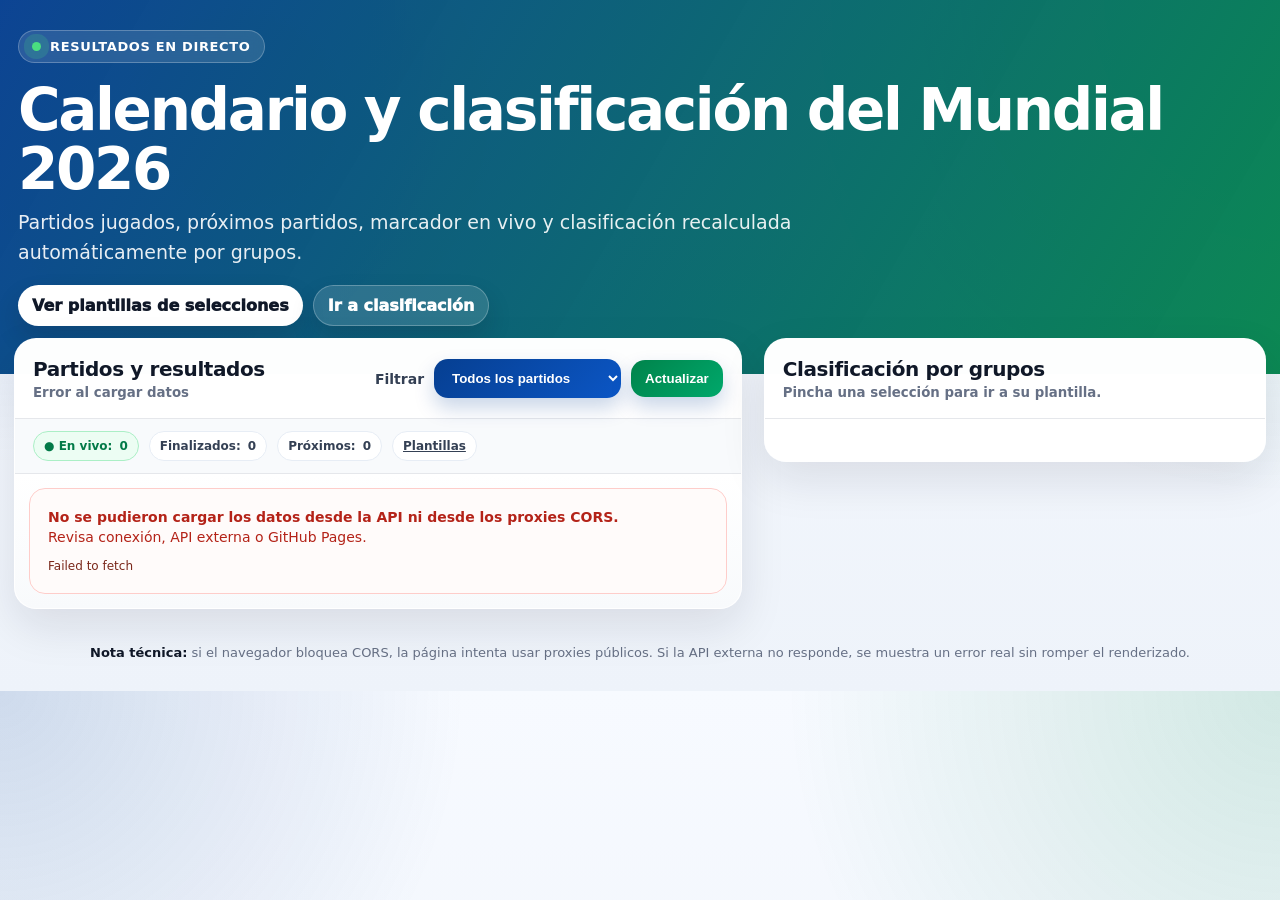
==== commit ce518486: "Corrige calendario y separa plantillas en pagina propia" ====
--- a/index.html
+++ b/index.html
@@ -3,44 +3,41 @@
 <head>
 <meta charset="utf-8">
 <meta name="viewport" content="width=device-width,initial-scale=1">
-<title>Mundial 2026 | Calendario, clasificación y plantillas</title>
+<title>Mundial 2026 | Calendario y clasificación</title>
 <style>
-:root{--blue:#063f91;--green:#00834b;--ink:#101828;--muted:#667085;--line:#e5e7eb;--soft:#f8fafc;--shadow:0 18px 45px rgba(16,24,40,.12)}*{box-sizing:border-box}body{margin:0;font-family:Inter,system-ui,-apple-system,"Segoe UI",sans-serif;color:var(--ink);background:radial-gradient(circle at 5% 0,rgba(6,63,145,.18),transparent 32%),linear-gradient(180deg,#f7faff,#eef3fa)}.topbar{padding:30px 18px 48px;color:#fff;background:linear-gradient(120deg,#063f91,#00834b);position:relative}.hero,.layout,footer{width:min(1320px,calc(100% - 28px));margin:auto}.eyebrow{display:inline-flex;gap:9px;align-items:center;padding:8px 13px;border:1px solid rgba(255,255,255,.25);border-radius:999px;background:rgba(255,255,255,.12);font-size:13px;font-weight:900;text-transform:uppercase}.dot{width:9px;height:9px;border-radius:50%;background:#4ade80;box-shadow:0 0 0 8px rgba(74,222,128,.18)}h1{margin:18px 0 9px;font-size:clamp(31px,5vw,58px);line-height:1.02;letter-spacing:-.04em}.subtitle{margin:0;max-width:890px;color:rgba(255,255,255,.9);font-size:clamp(15px,2vw,19px);line-height:1.55}.layout{margin-top:-32px;margin-bottom:34px;display:grid;grid-template-columns:minmax(0,1.42fr) minmax(380px,.98fr);gap:22px;align-items:start;position:relative;z-index:2}.panel{background:rgba(255,255,255,.97);border:1px solid rgba(255,255,255,.75);border-radius:22px;box-shadow:var(--shadow);overflow:hidden}.head{display:flex;justify-content:space-between;gap:16px;align-items:center;padding:18px;border-bottom:1px solid var(--line)}.head h2{margin:0;font-size:20px}.head small{color:var(--muted);font-weight:650}.controls{display:flex;gap:10px;align-items:center;flex-wrap:wrap}label{font-weight:850;color:#344054}select,.btn{border:0;border-radius:14px;color:#fff;background:linear-gradient(135deg,var(--blue),#0b56c5);font-weight:900;padding:11px 14px;box-shadow:0 10px 20px rgba(6,63,145,.21);cursor:pointer}.btn{background:linear-gradient(135deg,var(--green),#00a86b)}.status{display:flex;gap:10px;flex-wrap:wrap;padding:12px 18px;background:var(--soft);border-bottom:1px solid var(--line)}.pill{display:inline-flex;gap:7px;align-items:center;padding:7px 10px;border-radius:999px;background:#fff;border:1px solid #e7edf5;color:#344054;font-size:12px;font-weight:850}.pill.live{color:#027a48;background:#ecfdf3;border-color:#abefc6}.matches,.groups{padding:14px;display:grid;gap:12px;max-height:800px;overflow:auto}.match{--home:var(--blue);--away:var(--green);border:1px solid #edf0f5;border-radius:19px;background:#fff;box-shadow:0 12px 28px rgba(16,24,40,.06);overflow:hidden}.match-top{display:flex;justify-content:space-between;gap:12px;padding:10px 13px;color:#fff;background:linear-gradient(135deg,var(--home),var(--away))}.date{font-size:12px;font-weight:900}.place{font-size:11px;opacity:.9;font-weight:650}.state{padding:6px 10px;border-radius:999px;background:rgba(255,255,255,.17);font-size:11px;font-weight:950;text-transform:uppercase}.match-body{display:grid;grid-template-columns:1fr auto 1fr;gap:10px;align-items:center;padding:13px}.team{display:flex;align-items:center;gap:9px;min-width:0}.team.away{justify-content:flex-end;text-align:right}.team-btn{display:inline-flex;align-items:center;gap:8px;min-width:0;border:0;background:transparent;color:inherit;border-radius:12px;padding:5px 6px;cursor:pointer;font:inherit;font-weight:900;text-align:inherit}.team-btn:hover,.team-btn:focus-visible{outline:0;background:#f2f4f7;box-shadow:0 0 0 3px rgba(6,63,145,.1)}.team-name{white-space:nowrap;overflow:hidden;text-overflow:ellipsis}.flag{width:30px;height:22px;border-radius:5px;object-fit:cover;box-shadow:0 0 0 1px rgba(16,24,40,.13)}.score{min-width:92px;text-align:center;padding:10px;border-radius:16px;background:#f2f4f7;font-size:22px;font-weight:1000}.score.pending{color:#98a2b3;font-size:18px}.scorers{padding:0 13px 13px;color:var(--muted);font-size:12px;line-height:1.45}.groups{grid-template-columns:repeat(2,minmax(0,1fr))}.group{border:1px solid #edf0f5;border-radius:18px;background:#fff;overflow:hidden}.group h3{margin:0;padding:12px 13px;color:#fff;background:linear-gradient(135deg,var(--blue),#0b56c5);font-size:16px}table{width:100%;border-collapse:collapse}th,td{padding:8px 5px;text-align:center;border-bottom:1px solid #f0f2f5;font-size:12px}th{color:#475467;background:#f8fafc;font-size:11px}.team-cell{text-align:left;min-width:118px}.table-flag{width:24px;height:18px;border-radius:4px;object-fit:cover}.modal{position:fixed;inset:0;z-index:50;display:none;padding:18px;background:rgba(16,24,40,.64);backdrop-filter:blur(9px)}.modal.open{display:grid;place-items:center}.modal-card{width:min(1080px,100%);max-height:calc(100vh - 32px);overflow:hidden;border-radius:26px;background:#fff;box-shadow:0 28px 80px rgba(0,0,0,.3);display:grid;grid-template-rows:auto 1fr}.modal-head{--accent:var(--blue);display:flex;justify-content:space-between;gap:14px;align-items:flex-start;padding:18px;color:#fff;background:linear-gradient(135deg,var(--accent),#0b56c5)}.modal-title{display:flex;gap:12px;align-items:center}.modal-title img{width:44px;height:32px;border-radius:7px;object-fit:cover}.modal-title h2{margin:0;font-size:clamp(22px,4vw,32px)}.modal-title small{display:block;margin-top:4px;color:rgba(255,255,255,.82);font-weight:750}.close{width:40px;height:40px;border:1px solid rgba(255,255,255,.25);border-radius:14px;color:#fff;background:rgba(255,255,255,.14);font-size:24px;cursor:pointer}.modal-body{display:grid;grid-template-columns:minmax(0,1.2fr) minmax(280px,.8fr);min-height:0}.squad-list{overflow:auto;padding:16px;background:linear-gradient(180deg,#fff,#f8fafc);border-right:1px solid var(--line)}.section-title{margin:16px 0 9px;color:#344054;font-size:13px;font-weight:950;letter-spacing:.06em;text-transform:uppercase}.person-grid{display:grid;grid-template-columns:repeat(2,minmax(0,1fr));gap:10px}.person{border:1px solid #e7edf5;border-radius:17px;padding:12px;background:#fff;cursor:pointer;text-align:left;box-shadow:0 8px 18px rgba(16,24,40,.04);font:inherit}.person:hover,.person.selected{border-color:rgba(6,63,145,.35);box-shadow:0 12px 26px rgba(6,63,145,.1)}.person strong{display:block;font-size:14px;margin-bottom:5px}.person span{display:block;color:var(--muted);font-size:12px;font-weight:750}.detail{padding:16px;overflow:auto}.detail-card{border:1px solid #e7edf5;border-radius:22px;background:#fff;overflow:hidden;box-shadow:0 14px 32px rgba(16,24,40,.07)}.detail-card h3{margin:0;padding:16px;background:#f8fafc;border-bottom:1px solid var(--line);font-size:22px}.row{display:grid;grid-template-columns:112px 1fr;gap:10px;margin:10px;padding:10px;border-radius:14px;background:#f8fafc}.loading,.error,.empty{padding:22px;text-align:center;color:var(--muted);font-weight:800;line-height:1.45}.error{border:1px solid #fecdca;background:#fffbfa;color:#b42318;border-radius:16px}.note{color:var(--muted);font-size:12px;line-height:1.45;font-weight:650}footer{margin-bottom:28px;color:var(--muted);font-size:13px;line-height:1.5;text-align:center}@media(max-width:1080px){.layout{grid-template-columns:1fr}.matches,.groups{max-height:none}}@media(max-width:820px){.modal-body{grid-template-columns:1fr}.squad-list{border-right:0;border-bottom:1px solid var(--line);max-height:55vh}.person-grid,.groups{grid-template-columns:1fr}}@media(max-width:760px){.layout{width:calc(100% - 18px);gap:14px}.head{flex-direction:column;align-items:stretch}.controls,select,.btn{width:100%}.match-body{grid-template-columns:1fr}.team.away{justify-content:flex-start;text-align:left}.score{width:100%}.row{grid-template-columns:1fr}}
+:root{--blue:#063f91;--blue2:#0b56c5;--green:#00834b;--red:#d62027;--ink:#101828;--muted:#667085;--line:#e5e7eb;--soft:#f8fafc;--shadow:0 18px 45px rgba(16,24,40,.10);--radius:22px}*{box-sizing:border-box}html{scroll-behavior:smooth}body{margin:0;color:var(--ink);font-family:Inter,system-ui,-apple-system,BlinkMacSystemFont,"Segoe UI",sans-serif;background:radial-gradient(circle at top left,rgba(6,63,145,.17),transparent 32%),radial-gradient(circle at top right,rgba(0,131,75,.15),transparent 34%),linear-gradient(180deg,#f7faff 0%,#eef3fa 100%)}.topbar{min-height:205px;padding:30px 18px 48px;color:#fff;background:linear-gradient(120deg,rgba(6,63,145,.97),rgba(0,131,75,.95)),radial-gradient(circle at 20% 30%,rgba(244,196,48,.26),transparent 28%);position:relative;overflow:hidden}.hero{width:min(1320px,100%);margin:0 auto;position:relative;z-index:2}.eyebrow{display:inline-flex;align-items:center;gap:9px;padding:8px 13px;border:1px solid rgba(255,255,255,.25);border-radius:999px;background:rgba(255,255,255,.12);backdrop-filter:blur(10px);font-size:13px;font-weight:900;letter-spacing:.05em;text-transform:uppercase}.live-dot{width:9px;height:9px;border-radius:999px;background:#4ade80;box-shadow:0 0 0 8px rgba(74,222,128,.18)}h1{margin:18px 0 9px;font-size:clamp(31px,5vw,58px);line-height:1.02;letter-spacing:-.04em}.subtitle{margin:0;max-width:820px;color:rgba(255,255,255,.9);font-size:clamp(15px,2vw,19px);line-height:1.55}.hero-actions{display:flex;gap:10px;flex-wrap:wrap;margin-top:18px}.hero-link{display:inline-flex;align-items:center;gap:8px;text-decoration:none;color:#101828;background:#fff;border-radius:999px;padding:10px 14px;font-weight:950;box-shadow:0 12px 25px rgba(16,24,40,.16)}.hero-link.alt{color:#fff;background:rgba(255,255,255,.13);border:1px solid rgba(255,255,255,.25)}.layout{width:min(1320px,calc(100% - 28px));margin:-36px auto 34px;display:grid;grid-template-columns:minmax(0,1.42fr) minmax(380px,.98fr);gap:22px;align-items:start;position:relative;z-index:3}.panel{background:rgba(255,255,255,.96);border:1px solid rgba(255,255,255,.75);border-radius:var(--radius);box-shadow:var(--shadow);overflow:hidden}.panel-head{display:flex;align-items:center;justify-content:space-between;gap:16px;padding:18px;border-bottom:1px solid var(--line);background:rgba(255,255,255,.86)}.panel-title{display:flex;flex-direction:column;gap:4px}.panel-title h2{margin:0;font-size:20px;letter-spacing:-.02em}.panel-title small{color:var(--muted);font-weight:650}.controls{display:flex;align-items:center;gap:10px;flex-wrap:wrap}label{font-size:14px;font-weight:850;color:#344054}select,.refresh-btn{border:0;outline:none;color:#fff;font-weight:900;padding:11px 14px;border-radius:14px;background:linear-gradient(135deg,var(--blue),var(--blue2));box-shadow:0 10px 20px rgba(6,63,145,.21);cursor:pointer}select{min-width:180px;padding-right:34px}.refresh-btn{background:linear-gradient(135deg,var(--green),#00a86b)}.status-bar{display:flex;flex-wrap:wrap;align-items:center;gap:10px;padding:12px 18px;background:#f8fafc;border-bottom:1px solid var(--line);color:var(--muted);font-size:13px;font-weight:650}.pill{display:inline-flex;align-items:center;gap:7px;padding:7px 10px;border-radius:999px;background:#fff;border:1px solid #e7edf5;color:#344054;font-size:12px;font-weight:850}.pill.live{color:#027a48;background:#ecfdf3;border-color:#abefc6}.matches-list{padding:14px;display:grid;gap:12px;max-height:760px;overflow:auto;background:linear-gradient(180deg,#fff,#f8fafc)}.match-card{--home:var(--blue);--away:var(--green);border:1px solid #edf0f5;border-radius:19px;background:#fff;box-shadow:0 12px 28px rgba(16,24,40,.06);overflow:hidden}.match-top{display:flex;justify-content:space-between;gap:12px;align-items:center;padding:10px 13px;color:#fff;background:linear-gradient(135deg,var(--home),var(--away))}.match-meta{display:flex;flex-direction:column;gap:2px;min-width:0}.match-date{font-size:12px;font-weight:900;letter-spacing:.02em}.match-place{font-size:11px;opacity:.92;font-weight:650;white-space:nowrap;overflow:hidden;text-overflow:ellipsis;max-width:460px}.state{flex:0 0 auto;padding:6px 10px;border-radius:999px;background:rgba(255,255,255,.17);font-size:11px;font-weight:950;letter-spacing:.04em;text-transform:uppercase}.state.live{background:rgba(74,222,128,.25);color:#ecfdf3}.match-body{display:grid;grid-template-columns:1fr auto 1fr;align-items:center;gap:10px;padding:13px}.team{display:flex;align-items:center;gap:9px;min-width:0}.team.away{justify-content:flex-end;text-align:right}.team-link{display:inline-flex;align-items:center;gap:8px;min-width:0;text-decoration:none;color:inherit;border-radius:12px;padding:5px 6px;font:inherit;font-weight:900}.team-link:hover,.team-link:focus-visible{outline:0;background:#f2f4f7;box-shadow:0 0 0 3px rgba(6,63,145,.10)}.team-name{font-size:14px;font-weight:900;white-space:nowrap;overflow:hidden;text-overflow:ellipsis}.flag{width:30px;height:22px;border-radius:5px;object-fit:cover;box-shadow:0 0 0 1px rgba(16,24,40,.13);flex:0 0 auto}.score{min-width:92px;display:flex;justify-content:center;align-items:center;gap:8px;padding:10px 13px;border-radius:16px;background:#f2f4f7;color:#101828;font-size:22px;line-height:1;font-weight:1000;letter-spacing:-.03em}.score.pending{color:#98a2b3;font-size:18px}.scorers{padding:0 13px 13px;color:var(--muted);font-size:12px;line-height:1.45}.scorers strong{color:#344054}.groups-panel{padding-bottom:14px}.groups-grid{padding:14px;display:grid;grid-template-columns:repeat(2,minmax(0,1fr));gap:14px;max-height:850px;overflow:auto}.group-card{--accent:var(--blue);background:#fff;border:1px solid #edf0f5;border-radius:18px;box-shadow:0 12px 28px rgba(16,24,40,.06);overflow:hidden}.group-header{display:flex;justify-content:space-between;align-items:center;padding:12px 13px;color:#fff;background:linear-gradient(135deg,var(--accent),rgba(6,63,145,.92))}.group-header h3{margin:0;font-size:16px}.group-badge{padding:4px 9px;border-radius:999px;background:rgba(255,255,255,.18);font-size:11px;font-weight:900;letter-spacing:.06em}table{width:100%;border-collapse:collapse}th{font-size:11px;color:#475467;background:#f8fafc;padding:8px 5px;text-align:center;border-bottom:1px solid var(--line)}td{padding:8px 5px;text-align:center;border-bottom:1px solid #f0f2f5;font-size:12px;font-weight:650;color:#344054}.team-cell{text-align:left;min-width:116px}.table-team{display:flex;align-items:center;gap:7px;text-decoration:none;color:#101828;font-weight:850;border-radius:10px;padding:4px}.table-team:hover{background:#f2f4f7}.table-flag{width:24px;height:18px;border-radius:4px;object-fit:cover;box-shadow:0 0 0 1px rgba(16,24,40,.12);flex:0 0 auto}.error-box{padding:18px;border:1px solid #fecdca;background:#fffbfa;color:#b42318;border-radius:16px;font-size:14px;line-height:1.45}.loading{padding:28px;color:var(--muted);text-align:center;font-weight:800}.debug{margin-top:10px;color:#7a271a;font-size:12px;word-break:break-word}footer{width:min(1320px,calc(100% - 28px));margin:0 auto 28px;color:var(--muted);font-size:13px;line-height:1.5;text-align:center}footer strong{color:var(--ink)}@media(max-width:1080px){.layout{grid-template-columns:1fr}.groups-grid,.matches-list{max-height:none}}@media(max-width:760px){.topbar{min-height:172px;padding:24px 14px 42px}.layout{width:calc(100% - 18px);gap:14px}.panel-head{flex-direction:column;align-items:stretch;padding:16px}.controls,select,.refresh-btn{width:100%}.matches-list,.groups-grid{padding:10px}.match-body{grid-template-columns:1fr;text-align:left}.team,.team.away{justify-content:flex-start;text-align:left}.score{width:100%;min-width:0;justify-self:stretch}.groups-grid{grid-template-columns:1fr}td,th{font-size:11px;padding:7px 4px}.team-cell{min-width:108px}}
 </style>
 </head>
 <body>
-<header class="topbar"><div class="hero"><div class="eyebrow"><span class="dot"></span> Resultados en directo</div><h1>Calendario, clasificación y plantillas del Mundial 2026</h1><p class="subtitle">Partidos jugados, próximos partidos, marcador en vivo, clasificación recalculada y plantillas consultables al pinchar en cada selección.</p></div></header>
-<main class="layout">
-<section class="panel"><div class="head"><div><h2>Partidos y resultados</h2><small id="lastUpdate">Cargando datos...</small></div><div class="controls"><label for="groupFilter">Filtrar</label><select id="groupFilter"><option value="">Todos</option><option value="played">Jugados</option><option value="live">En directo</option><option value="upcoming">Próximos</option><option value="A">Grupo A</option><option value="B">Grupo B</option><option value="C">Grupo C</option><option value="D">Grupo D</option><option value="E">Grupo E</option><option value="F">Grupo F</option><option value="G">Grupo G</option><option value="H">Grupo H</option><option value="I">Grupo I</option><option value="J">Grupo J</option><option value="K">Grupo K</option><option value="L">Grupo L</option><option value="knockout">Eliminatorias</option></select><button class="btn" id="refreshBtn">Actualizar</button></div></div><div class="status"><span class="pill live">● En vivo: <strong id="liveCount">0</strong></span><span class="pill">Finalizados: <strong id="playedCount">0</strong></span><span class="pill">Próximos: <strong id="upcomingCount">0</strong></span><span class="pill">Plantillas: clic en una selección</span></div><div class="matches" id="matchesList"><div class="loading">Cargando partidos...</div></div></section>
-<aside class="panel"><div class="head"><div><h2>Clasificación por grupos</h2><small>Pincha una selección para ver su plantilla.</small></div></div><div class="groups" id="groupsGrid"></div></aside>
-</main>
-<div class="modal" id="squadModal" aria-hidden="true"><section class="modal-card" role="dialog" aria-modal="true"><div class="modal-head" id="modalHead"><div class="modal-title"><img id="modalFlag" alt="" hidden><div><h2 id="modalTeamName">Plantilla</h2><small id="modalSubtitle">Jugadores y cuerpo técnico</small></div></div><button class="close" id="modalClose" type="button">×</button></div><div class="modal-body"><div class="squad-list" id="squadList"></div><aside class="detail" id="personDetail"><div class="empty">Pincha en un jugador o entrenador para ver edad, posición y equipo/club.</div></aside></div></section></div>
-<footer><strong>Nota técnica:</strong> los partidos se cargan desde la API de calendario. Las plantillas se consultan dinámicamente desde Wikimedia/Wikipedia cuando están disponibles.</footer>
+<header class="topbar"><div class="hero"><div class="eyebrow"><span class="live-dot"></span> Resultados en directo</div><h1>Calendario y clasificación del Mundial 2026</h1><p class="subtitle">Partidos jugados, próximos partidos, marcador en vivo y clasificación recalculada automáticamente por grupos.</p><div class="hero-actions"><a class="hero-link" href="plantillas.html">Ver plantillas de selecciones</a><a class="hero-link alt" href="#groupsGrid">Ir a clasificación</a></div></div></header>
+<main class="layout"><section class="panel schedule-panel"><div class="panel-head"><div class="panel-title"><h2>Partidos y resultados</h2><small id="lastUpdate">Cargando datos...</small></div><div class="controls"><label for="groupFilter">Filtrar</label><select id="groupFilter" title="Selecciona grupo o fase"><option value="">Todos los partidos</option><option value="played">Jugados</option><option value="live">En directo</option><option value="upcoming">Próximos</option><option value="A">Grupo A</option><option value="B">Grupo B</option><option value="C">Grupo C</option><option value="D">Grupo D</option><option value="E">Grupo E</option><option value="F">Grupo F</option><option value="G">Grupo G</option><option value="H">Grupo H</option><option value="I">Grupo I</option><option value="J">Grupo J</option><option value="K">Grupo K</option><option value="L">Grupo L</option><option value="knockout">Eliminatorias</option></select><button class="refresh-btn" id="refreshBtn" type="button">Actualizar</button></div></div><div class="status-bar"><span class="pill live">● En vivo: <strong id="liveCount">0</strong></span><span class="pill">Finalizados: <strong id="playedCount">0</strong></span><span class="pill">Próximos: <strong id="upcomingCount">0</strong></span><a class="pill" href="plantillas.html">Plantillas</a></div><div class="matches-list" id="matchesList"><div class="loading">Cargando partidos...</div></div></section><aside class="panel groups-panel"><div class="panel-head"><div class="panel-title"><h2>Clasificación por grupos</h2><small>Pincha una selección para ir a su plantilla.</small></div></div><div class="groups-grid" id="groupsGrid"></div></aside></main>
+<footer><strong>Nota técnica:</strong> si el navegador bloquea CORS, la página intenta usar proxies públicos. Si la API externa no responde, se muestra un error real sin romper el renderizado.</footer>
 <script>
-const API_GAMES="https://worldcup26.ir/get/games",API_TEAMS="https://worldcup26.ir/get/teams",SQUADS_API="https://en.wikipedia.org/w/api.php?action=parse&page=2026_FIFA_World_Cup_squads&prop=text&format=json&origin=*";
-const GROUP_ORDER=["A","B","C","D","E","F","G","H","I","J","K","L"],SOURCE_CANDIDATES=url=>[url+"?_="+Date.now(),"https://api.allorigins.win/raw?url="+encodeURIComponent(url+"?_="+Date.now()),"https://api.codetabs.com/v1/proxy?quest="+encodeURIComponent(url+"?_="+Date.now())];
-const teamES={Mexico:"México","South Africa":"Sudáfrica","South Korea":"Corea del Sur","Czech Republic":"Chequia",Canada:"Canadá",Qatar:"Catar",Switzerland:"Suiza",Brazil:"Brasil",Morocco:"Marruecos",Haiti:"Haití",Scotland:"Escocia","United States":"Estados Unidos",Turkey:"Turquía",Germany:"Alemania",Curacao:"Curazao","Curaçao":"Curazao","Ivory Coast":"Costa de Marfil",Netherlands:"Países Bajos",Japan:"Japón",Tunisia:"Túnez",Belgium:"Bélgica",Egypt:"Egipto",Iran:"Irán","New Zealand":"Nueva Zelanda",Spain:"España","Cape Verde":"Cabo Verde","Saudi Arabia":"Arabia Saudí",France:"Francia",Iraq:"Irak",Norway:"Noruega",Argentina:"Argentina",Algeria:"Argelia",Austria:"Austria",Jordan:"Jordania","Democratic Republic of the Congo":"República Democrática del Congo","DR Congo":"República Democrática del Congo",Uzbekistan:"Uzbekistán",England:"Inglaterra"};
-const teamColors={Mexico:"#006847",Canada:"#d80621",Brazil:"#009739",Spain:"#c60b1e",France:"#0055a4",Argentina:"#74acdf",Portugal:"#006600",England:"#cf142b",Germany:"#ffce00","United States":"#3c3b6e",Netherlands:"#ff4f00",Belgium:"#ef3340",Uruguay:"#75aadb",Colombia:"#fcd116",Croatia:"#f00000",Morocco:"#c1272d",Japan:"#bc002d"};
-const aliases={Curacao:["Curaçao","Curacao"],"Curaçao":["Curaçao","Curacao"],"Democratic Republic of the Congo":["DR Congo","Democratic Republic of the Congo","Congo DR"],"DR Congo":["DR Congo","Democratic Republic of the Congo","Congo DR"],"United States":["United States","USA","United States of America"],"Ivory Coast":["Ivory Coast","Côte d'Ivoire","Cote d'Ivoire"],"Czech Republic":["Czech Republic","Czechia"],"South Korea":["South Korea","Korea Republic"],"Cape Verde":["Cape Verde","Cabo Verde"]};
-const offsets={1:-6,2:-6,3:-6,4:-5,5:-5,6:-5,7:-4,8:-4,9:-4,10:-4,11:-4,12:-4,13:-7,14:-7,15:-7,16:-7},posES={GK:"Portero",DF:"Defensa",MF:"Centrocampista",FW:"Delantero"};
-let games=[],teamsById={},filter="",docPromise=null,currentSquad=null;const $=id=>document.getElementById(id),es=n=>teamES[n]||n||"Equipo pendiente",color=n=>teamColors[n]||"#063f91";
-function canon(v){return String(v||"").normalize("NFD").replace(/[\u0300-\u036f]/g,"").replace(/&/g,"and").replace(/[^a-zA-Z0-9]+/g," ").trim().toLowerCase()}function esc(v){return String(v??"").replace(/&/g,"&amp;").replace(/</g,"&lt;").replace(/>/g,"&gt;").replace(/"/g,"&quot;").replace(/'/g,"&#039;")}function clean(node){if(!node)return"";const c=node.cloneNode(true);c.querySelectorAll("sup,.reference,.sortkey,.mw-editsection").forEach(e=>e.remove());return c.textContent.replace(/\s+/g," ").trim()}
-function flagById(id){const t=teamsById[id];return t?.flag?t.flag.replace("/w80/","/24x18/"):""}function teamBtn(name,flag,cls=""){const img=flag?`<img class="${cls?"table-flag":"flag"}" src="${esc(flag)}" alt="${esc(es(name))}">`:"";return`<button class="team-btn ${cls}" data-team="${esc(name)}" data-flag="${esc(flag||"")}" title="Ver plantilla de ${esc(es(name))}">${img}<span class="team-name">${esc(es(name))}</span></button>`}
-async function getJson(url){let err;for(const u of SOURCE_CANDIDATES(url)){try{const r=await fetch(u,{cache:"no-store"});if(!r.ok)throw new Error("HTTP "+r.status);return JSON.parse(await r.text())}catch(e){err=e}}throw err}
-function madrid(date,stadium){if(!date)return"Fecha por confirmar";const [d,t="00:00"]=date.trim().split(" "),[m,day,y]=d.split("/").map(Number),[h,min]=t.split(":").map(Number),utc=Date.UTC(y,m-1,day,h-(offsets[stadium]??-5),min||0);return new Intl.DateTimeFormat("es-ES",{timeZone:"Europe/Madrid",weekday:"short",day:"2-digit",month:"short",hour:"2-digit",minute:"2-digit"}).format(new Date(utc))}
-function state(g){const e=String(g.time_elapsed||"").toLowerCase(),f=String(g.finished||"").toUpperCase()==="TRUE";return f||e==="finished"?"final":e&&e!=="notstarted"?"live":"scheduled"}function stateText(g){return state(g)==="final"?"Final":state(g)==="live"?"En vivo":"Por jugar"}function score(g){return state(g)==="scheduled"?"—":`${g.home_score??0} - ${g.away_score??0}`}function scorers(v){return!v||v==="null"?"":String(v).replace(/[{}\"]/g,"").replace(/[“”]/g,"").replace(/,/g,", ")}function pass(g){const s=state(g);return!filter||filter===g.group||(filter==="played"&&s==="final")||(filter==="live"&&s==="live")||(filter==="upcoming"&&s==="scheduled")||(filter==="knockout"&&g.type!=="group")}
-function renderMatches(){const filtered=games.filter(pass);$("matchesList").innerHTML=filtered.length?filtered.map(g=>{const home=g.home_team_name_en,away=g.away_team_name_en,hf=flagById(g.home_team_id),af=flagById(g.away_team_id),hs=scorers(g.home_scorers),as=scorers(g.away_scorers),s=state(g);return`<article class="match" style="--home:${color(home)};--away:${color(away)}"><div class="match-top"><div><div class="date">${madrid(g.local_date,g.stadium_id)}</div><div class="place">Grupo/Fase ${esc(g.group||g.type||"Eliminatorias")} · Jornada ${esc(g.matchday||"-")}</div></div><span class="state ${s}">${stateText(g)}</span></div><div class="match-body"><div class="team">${teamBtn(home,hf)}</div><div class="score ${s==="scheduled"?"pending":""}">${score(g)}</div><div class="team away">${teamBtn(away,af)}</div></div>${hs||as?`<div class="scorers">${hs?`<div><strong>${esc(es(home))}:</strong> ${esc(hs)}</div>`:""}${as?`<div><strong>${esc(es(away))}:</strong> ${esc(as)}</div>`:""}</div>`:""}</article>`}).join(""):`<div class="loading">No hay partidos para este filtro.</div>`}
-function standings(){const st={};GROUP_ORDER.forEach(g=>st[g]={});Object.values(teamsById).forEach(t=>{const g=t.groups;if(!st[g])st[g]={};st[g][t.name_en]={name:t.name_en,flag:t.flag?t.flag.replace("/w80/","/24x18/"):"",pj:0,g:0,e:0,p:0,gf:0,gc:0,pts:0}});games.forEach(g=>{if(!g.group)return;[g.home_team_name_en,g.away_team_name_en].forEach((n,i)=>{if(!st[g.group][n])st[g.group][n]={name:n,flag:flagById(i?g.away_team_id:g.home_team_id),pj:0,g:0,e:0,p:0,gf:0,gc:0,pts:0}});if(state(g)!=="final")return;const h=st[g.group][g.home_team_name_en],a=st[g.group][g.away_team_name_en],hs=+g.home_score||0,as=+g.away_score||0;h.pj++;a.pj++;h.gf+=hs;h.gc+=as;a.gf+=as;a.gc+=hs;if(hs>as){h.g++;h.pts+=3;a.p++}else if(hs<as){a.g++;a.pts+=3;h.p++}else{h.e++;a.e++;h.pts++;a.pts++}});return st}
-function renderStandings(){const st=standings();$("groupsGrid").innerHTML=GROUP_ORDER.map(group=>{const rows=Object.values(st[group]||{}).sort((a,b)=>(b.pts-a.pts)||((b.gf-b.gc)-(a.gf-a.gc))||(b.gf-a.gf)||es(a.name).localeCompare(es(b.name))).map(t=>`<tr><td class="team-cell">${teamBtn(t.name,t.flag,"table")}</td><td>${t.pj}</td><td>${t.g}</td><td>${t.e}</td><td>${t.p}</td><td>${t.gf}</td><td>${t.gc}</td><td>${t.gf-t.gc}</td><td>${t.pts}</td></tr>`).join("");return`<article class="group"><h3>Grupo ${group}</h3><table><thead><tr><th>Equipo</th><th>PJ</th><th>G</th><th>E</th><th>P</th><th>GF</th><th>GC</th><th>DG</th><th>Pts</th></tr></thead><tbody>${rows}</tbody></table></article>`}).join("")}
-function counters(){$("liveCount").textContent=games.filter(g=>state(g)==="live").length;$("playedCount").textContent=games.filter(g=>state(g)==="final").length;$("upcomingCount").textContent=games.filter(g=>state(g)==="scheduled").length}
-async function squadsDoc(){if(!docPromise)docPromise=fetch(SQUADS_API,{cache:"no-store"}).then(r=>{if(!r.ok)throw new Error("HTTP "+r.status);return r.json()}).then(d=>new DOMParser().parseFromString(d.parse.text["*"],"text/html"));return docPromise}function heading(doc,team){const wanted=[team,es(team),...(aliases[team]||[])].map(canon);return[...doc.querySelectorAll("h2,h3,h4")].find(h=>wanted.includes(canon(clean(h.querySelector(".mw-headline")||h))))}function section(h){const out=[];let n=h.nextElementSibling;while(n&&!/^H[234]$/.test(n.tagName)){out.push(n);n=n.nextElementSibling}return out}function coach(sec,team){const m=sec.map(clean).join(" \n ").match(/(?:Coach|Head coach|Manager):\s*([^\n.;]+)/i),name=m?.[1]?.trim();return name?{type:"coach",name,role:"Entrenador",position:"Entrenador",age:"No disponible en la fuente",club:`Seleccionador de ${es(team)}`,team:es(team)}:null}
-function idx(table){const tr=[...table.querySelectorAll("tr")].find(r=>r.querySelectorAll("th").length>=3),heads=[...(tr?.children||[])].map(c=>clean(c).toLowerCase()),f=(...terms)=>heads.findIndex(h=>terms.some(t=>h.includes(t)));return{pos:f("pos"),player:f("player","name"),age:f("birth","age","date"),club:f("club")}}function age(v){const p=String(v||"").match(/\((\d{1,2})\)/);return p?p[1]:(String(v||"").match(/\b(1[6-9]|[2-4][0-9])\b/)?.[1]||"No disponible")}
-function players(sec,team){const table=sec.find(n=>n.matches?.("table")&&n.querySelectorAll("tr").length>2)||sec.flatMap(n=>[...n.querySelectorAll?.("table")||[]]).find(t=>t.querySelectorAll("tr").length>2);if(!table)return[];const ix=idx(table),pi=ix.player>=0?ix.player:2,po=ix.pos>=0?ix.pos:1,ai=ix.age>=0?ix.age:3,ci=ix.club>=0?ix.club:6;return[...table.querySelectorAll("tr")].map(r=>[...r.children].filter(c=>["TD","TH"].includes(c.tagName))).filter(c=>c.length>=4&&c.some(x=>x.tagName==="TD")).map(c=>{const raw=clean(c[po]),code=raw.replace(/[^A-Z]/g,"").slice(0,2);return{type:"player",name:clean(c[pi]),role:"Jugador",position:posES[code]||raw||"Posición no disponible",age:age(clean(c[ai])),club:clean(c[ci])||"Club no disponible",team:es(team)}}).filter(p=>p.name&&!/player|name/i.test(p.name))}
-async function getSquad(team){const doc=await squadsDoc(),h=heading(doc,team);if(!h)return{found:false,coach:null,players:[]};const sec=section(h);return{found:true,coach:coach(sec,team),players:players(sec,team)}}function groupsByPos(list){const order=["Portero","Defensa","Centrocampista","Delantero"],m=new Map();list.forEach(p=>{const k=order.includes(p.position)?p.position:"Otros jugadores";if(!m.has(k))m.set(k,[]);m.get(k).push(p)});return[...m.entries()].sort((a,b)=>(order.indexOf(a[0])<0?99:order.indexOf(a[0]))-(order.indexOf(b[0])<0?99:order.indexOf(b[0])))}function card(p,i){return`<button class="person" data-index="${i}"><strong>${esc(p.name)}</strong><span>${esc(p.position)} · ${esc(p.club)}</span></button>`}
-function detail(i){const p=currentSquad?.people?.[+i];if(!p)return;document.querySelectorAll(".person").forEach(b=>b.classList.toggle("selected",b.dataset.index===String(i)));$("personDetail").innerHTML=`<article class="detail-card"><h3>${esc(p.name)}</h3><div class="row"><b>Posición</b><span>${esc(p.position)}</span></div><div class="row"><b>Edad</b><span>${esc(p.age)}${/^\d+$/.test(String(p.age))?" años":""}</span></div><div class="row"><b>Donde juega</b><span>${esc(p.club)}</span></div><div class="row"><b>Selección</b><span>${esc(p.team)}</span></div></article><p class="note">Si un dato no aparece en la fuente, se muestra como no disponible para evitar inventar información.</p>`}function renderSquad(squad){const people=[];if(squad.coach)people.push(squad.coach);people.push(...squad.players);currentSquad={...squad,people};if(!squad.found){$("squadList").innerHTML=`<div class="error">Plantilla no encontrada en la fuente. Puede aparecer con otro nombre o estar pendiente.</div>`;$("personDetail").innerHTML=`<div class="empty">Sin datos disponibles.</div>`;return}const coachBlock=squad.coach?`<div class="section-title">Entrenador</div><div class="person-grid">${card(squad.coach,0)}</div>`:`<div class="error">Entrenador no disponible en la fuente.</div>`,playerBlocks=groupsByPos(squad.players).map(([pos,arr])=>`<div class="section-title">${esc(pos)}</div><div class="person-grid">${arr.map(p=>card(p,people.indexOf(p))).join("")}</div>`).join("");$("squadList").innerHTML=`<div class="status"><span class="pill">Jugadores: <strong>${squad.players.length}</strong></span><span class="pill">Entrenador: <strong>${squad.coach?"Sí":"Pendiente"}</strong></span><span class="pill">Fuente: Wikipedia/Wikimedia</span></div>`+coachBlock+(playerBlocks||`<div class="error">La plantilla de jugadores todavía no está cargada.</div>`);if(people.length)detail(0)}
-async function openSquad(team,flag=""){$("modalTeamName").textContent=es(team);$("modalSubtitle").textContent="Cargando plantilla...";$("modalHead").style.setProperty("--accent",color(team));const img=$("modalFlag");if(flag){img.src=flag;img.hidden=false}else img.hidden=true;$("squadList").innerHTML=`<div class="loading">Cargando plantilla de ${esc(es(team))}...</div>`;$("personDetail").innerHTML=`<div class="empty">Cargando detalle...</div>`;$("squadModal").classList.add("open");document.body.style.overflow="hidden";try{const squad=await getSquad(team);$("modalSubtitle").textContent=squad.found?`${squad.players.length} jugadores${squad.coach?" · entrenador incluido":""}`:"Plantilla no disponible";renderSquad(squad)}catch(e){console.error(e);$("modalSubtitle").textContent="Error al cargar plantilla";$("squadList").innerHTML=`<div class="error">No se pudo cargar la plantilla. Prueba en GitHub Pages o revisa la conexión.</div>`;$("personDetail").innerHTML=`<div class="empty">No hay detalle disponible.</div>`}}function closeModal(){$("squadModal").classList.remove("open");document.body.style.overflow="";currentSquad=null}
-async function loadData(){$("matchesList").innerHTML=`<div class="loading">Cargando partidos y clasificación...</div>`;try{const [gd,td]=await Promise.all([getJson(API_GAMES),getJson(API_TEAMS)]);games=Array.isArray(gd.games)?gd.games:[];teamsById={};(Array.isArray(td.teams)?td.teams:[]).forEach(t=>teamsById[t.id]=t);games.sort((a,b)=>+a.id-+b.id);renderMatches();renderStandings();counters();$("lastUpdate").textContent="Última actualización: "+new Intl.DateTimeFormat("es-ES",{timeZone:"Europe/Madrid",hour:"2-digit",minute:"2-digit",second:"2-digit"}).format(new Date())}catch(e){console.error(e);$("matchesList").innerHTML=`<div class="error">No se pudieron cargar los datos desde la API ni desde los proxies CORS.</div>`;$("lastUpdate").textContent="Error al cargar datos"}}
-$("groupFilter").addEventListener("change",e=>{filter=e.target.value;renderMatches()});$("refreshBtn").addEventListener("click",loadData);$("modalClose").addEventListener("click",closeModal);$("squadModal").addEventListener("click",e=>{if(e.target.id==="squadModal")closeModal()});document.addEventListener("keydown",e=>{if(e.key==="Escape")closeModal()});document.addEventListener("click",e=>{const team=e.target.closest(".team-btn");if(team){openSquad(team.dataset.team,team.dataset.flag||"");return}const person=e.target.closest(".person");if(person)detail(person.dataset.index)});loadData();setInterval(loadData,60000);
+const API_GAMES="https://worldcup26.ir/get/games";
+const API_TEAMS="https://worldcup26.ir/get/teams";
+const SOURCE_CANDIDATES=url=>[url+"?_="+Date.now(),"https://api.allorigins.win/raw?url="+encodeURIComponent(url+"?_="+Date.now()),"https://api.codetabs.com/v1/proxy?quest="+encodeURIComponent(url+"?_="+Date.now())];
+const GROUP_ORDER=["A","B","C","D","E","F","G","H","I","J","K","L"];
+const teamES={"Mexico":"México","South Africa":"Sudáfrica","South Korea":"Corea del Sur","Czech Republic":"Chequia","Canada":"Canadá","Bosnia and Herzegovina":"Bosnia y Herzegovina","Qatar":"Catar","Switzerland":"Suiza","Brazil":"Brasil","Morocco":"Marruecos","Haiti":"Haití","Scotland":"Escocia","United States":"Estados Unidos","Paraguay":"Paraguay","Australia":"Australia","Turkey":"Turquía","Germany":"Alemania","Curaçao":"Curazao","Curacao":"Curazao","Ivory Coast":"Costa de Marfil","Ecuador":"Ecuador","Netherlands":"Países Bajos","Japan":"Japón","Sweden":"Suecia","Tunisia":"Túnez","Belgium":"Bélgica","Egypt":"Egipto","Iran":"Irán","New Zealand":"Nueva Zelanda","Spain":"España","Cape Verde":"Cabo Verde","Saudi Arabia":"Arabia Saudí","Uruguay":"Uruguay","France":"Francia","Senegal":"Senegal","Iraq":"Irak","Norway":"Noruega","Argentina":"Argentina","Algeria":"Argelia","Austria":"Austria","Jordan":"Jordania","Portugal":"Portugal","Democratic Republic of the Congo":"República Democrática del Congo","DR Congo":"República Democrática del Congo","Uzbekistan":"Uzbekistán","Colombia":"Colombia","England":"Inglaterra","Croatia":"Croacia","Ghana":"Ghana","Panama":"Panamá"};
+const teamColors={"Mexico":"#006847","South Africa":"#007a4d","South Korea":"#c60c30","Czech Republic":"#11457e","Canada":"#d80621","Bosnia and Herzegovina":"#002f6c","Qatar":"#8a1538","Switzerland":"#d52b1e","Brazil":"#009739","Morocco":"#c1272d","Haiti":"#00209f","Scotland":"#005eb8","United States":"#3c3b6e","Paraguay":"#d52b1e","Australia":"#012169","Turkey":"#e30a17","Germany":"#ffce00","Curaçao":"#002b7f","Curacao":"#002b7f","Ivory Coast":"#f77f00","Ecuador":"#ffdd00","Netherlands":"#ff4f00","Japan":"#bc002d","Sweden":"#006aa7","Tunisia":"#e70013","Belgium":"#ef3340","Egypt":"#ce1126","Iran":"#239f40","New Zealand":"#00247d","Spain":"#c60b1e","Cape Verde":"#003893","Saudi Arabia":"#006c35","Uruguay":"#75aadb","France":"#0055a4","Senegal":"#00853f","Iraq":"#ce1126","Norway":"#ba0c2f","Argentina":"#74acdf","Algeria":"#006233","Austria":"#ed2939","Jordan":"#007a3d","Portugal":"#006600","Democratic Republic of the Congo":"#007fff","DR Congo":"#007fff","Uzbekistan":"#1eb53a","Colombia":"#fcd116","England":"#cf142b","Croatia":"#f00000","Ghana":"#006b3f","Panama":"#005293"};
+const stadiumOffsets={"1":-6,"2":-6,"3":-6,"4":-5,"5":-5,"6":-5,"7":-4,"8":-4,"9":-4,"10":-4,"11":-4,"12":-4,"13":-7,"14":-7,"15":-7,"16":-7};
+let games=[],teamsById={},filter="";const $=id=>document.getElementById(id);
+function normalizeName(name){return teamES[name]||name||"Equipo pendiente"}function teamColor(name){return teamColors[name]||"#063f91"}function esc(value){return String(value??"").replace(/&/g,"&amp;").replace(/</g,"&lt;").replace(/>/g,"&gt;").replace(/\"/g,"&quot;").replace(/'/g,"&#039;")}function teamUrl(name){return "plantillas.html?team="+encodeURIComponent(name||"")}
+function teamFlagById(teamId){const team=teamsById[teamId];return team&&team.flag?team.flag.replace("/w80/","/24x18/"):""}
+function fallbackFlag(name){const code={"Mexico":"mx","South Africa":"za","South Korea":"kr","Czech Republic":"cz","Canada":"ca","Bosnia and Herzegovina":"ba","Qatar":"qa","Switzerland":"ch","Brazil":"br","Morocco":"ma","Haiti":"ht","Scotland":"gb-sct","United States":"us","Paraguay":"py","Australia":"au","Turkey":"tr","Germany":"de","Curaçao":"cw","Curacao":"cw","Ivory Coast":"ci","Ecuador":"ec","Netherlands":"nl","Japan":"jp","Sweden":"se","Tunisia":"tn","Belgium":"be","Egypt":"eg","Iran":"ir","New Zealand":"nz","Spain":"es","Cape Verde":"cv","Saudi Arabia":"sa","Uruguay":"uy","France":"fr","Senegal":"sn","Iraq":"iq","Norway":"no","Argentina":"ar","Algeria":"dz","Austria":"at","Jordan":"jo","Portugal":"pt","Democratic Republic of the Congo":"cd","DR Congo":"cd","Uzbekistan":"uz","Colombia":"co","England":"gb-eng","Croatia":"hr","Ghana":"gh","Panama":"pa"}[name];return code?`https://flagcdn.com/24x18/${code}.png`:""}
+function teamFlagByGame(game,side){const id=side==="home"?game.home_team_id:game.away_team_id;const name=side==="home"?game.home_team_name_en:game.away_team_name_en;return teamFlagById(id)||fallbackFlag(name)}
+async function getJsonWithFallback(url){let lastError;for(const candidate of SOURCE_CANDIDATES(url)){try{const res=await fetch(candidate,{cache:"no-store"});if(!res.ok)throw new Error("HTTP "+res.status);const text=await res.text();return JSON.parse(text)}catch(error){lastError=error}}throw lastError}
+function parseLocalDateToMadrid(localDate,stadiumId){if(!localDate)return"Fecha por confirmar";const parts=localDate.trim().split(" ");const [month,day,year]=parts[0].split("/").map(Number);const [hour,minute]=(parts[1]||"00:00").split(":").map(Number);const offset=stadiumOffsets[String(stadiumId)]??-5;const utcMs=Date.UTC(year,month-1,day,hour-offset,minute||0);return new Intl.DateTimeFormat("es-ES",{timeZone:"Europe/Madrid",weekday:"short",day:"2-digit",month:"short",hour:"2-digit",minute:"2-digit"}).format(new Date(utcMs))}
+function statusOf(game){const elapsed=String(game.time_elapsed||"").toLowerCase();const finished=String(game.finished||"").toUpperCase()==="TRUE";if(finished||elapsed==="finished")return"final";if(elapsed&&elapsed!=="notstarted")return"live";return"scheduled"}function statusLabel(game){const state=statusOf(game);if(state==="final")return"Final";if(state==="live")return"En vivo";return"Por jugar"}function scoreOf(game){return statusOf(game)==="scheduled"?"—":`${game.home_score??0} - ${game.away_score??0}`}function cleanScorers(value){if(!value||value==="null")return"";return String(value).replace(/[{}\"]/g,"").replace(/[“”]/g,"").replace(/,/g,", ")}function matchPassesFilter(game){const state=statusOf(game);if(!filter)return true;if(filter==="played")return state==="final";if(filter==="live")return state==="live";if(filter==="upcoming")return state==="scheduled";if(filter==="knockout")return game.type!=="group";return game.group===filter}
+function renderTeamLink(name,flag,reverse=false){const img=flag?`<img class="flag" src="${esc(flag)}" alt="${esc(normalizeName(name))}">`:"";return `<a class="team-link" href="${teamUrl(name)}" title="Ver plantilla de ${esc(normalizeName(name))}">${reverse?`${esc(normalizeName(name))}${img}`:`${img}<span class="team-name">${esc(normalizeName(name))}</span>`}</a>`}
+function renderMatches(){const list=$("matchesList");const filtered=games.filter(matchPassesFilter);if(!filtered.length){list.innerHTML=`<div class="loading">No hay partidos para este filtro.</div>`;return}list.innerHTML=filtered.map(game=>{const home=game.home_team_name_en,away=game.away_team_name_en,homeES=normalizeName(home),awayES=normalizeName(away),status=statusOf(game),homeFlag=teamFlagByGame(game,"home"),awayFlag=teamFlagByGame(game,"away"),homeScorers=cleanScorers(game.home_scorers),awayScorers=cleanScorers(game.away_scorers);const scorers=homeScorers||awayScorers?`<div class="scorers">${homeScorers?`<div><strong>${esc(homeES)}:</strong> ${esc(homeScorers)}</div>`:""}${awayScorers?`<div><strong>${esc(awayES)}:</strong> ${esc(awayScorers)}</div>`:""}</div>`:"";return `<article class="match-card" style="--home:${teamColor(home)};--away:${teamColor(away)};"><div class="match-top"><div class="match-meta"><span class="match-date">${parseLocalDateToMadrid(game.local_date,game.stadium_id)}</span><span class="match-place">Grupo/Fase ${esc(game.group||game.type||"Eliminatorias")} · Jornada ${esc(game.matchday||"-")}</span></div><span class="state ${status}">${statusLabel(game)}</span></div><div class="match-body"><div class="team home">${renderTeamLink(home,homeFlag)}</div><div class="score ${status==="scheduled"?"pending":""}">${scoreOf(game)}</div><div class="team away">${renderTeamLink(away,awayFlag,true)}</div></div>${scorers}</article>`}).join("")}
+function ensureTeam(standings,group,name,id){const safeGroup=group||"Pendiente";if(!standings[safeGroup])standings[safeGroup]={};if(!standings[safeGroup][name]){const team=teamsById[id]||{};standings[safeGroup][name]={id,name,flag:team.flag?team.flag.replace("/w80/","/24x18/"):fallbackFlag(name),pj:0,g:0,e:0,p:0,gf:0,gc:0,pts:0}}return standings[safeGroup][name]}
+function buildInitialStandings(){const standings={};GROUP_ORDER.forEach(g=>standings[g]={});Object.values(teamsById).forEach(team=>ensureTeam(standings,team.groups,team.name_en,team.id));games.forEach(game=>{if(!game.group)return;ensureTeam(standings,game.group,game.home_team_name_en,game.home_team_id);ensureTeam(standings,game.group,game.away_team_name_en,game.away_team_id)});return standings}
+function calculateStandings(){const standings=buildInitialStandings();games.forEach(game=>{if(!game.group||statusOf(game)!=="final")return;const home=ensureTeam(standings,game.group,game.home_team_name_en,game.home_team_id);const away=ensureTeam(standings,game.group,game.away_team_name_en,game.away_team_id);const hs=parseInt(game.home_score||0,10),as=parseInt(game.away_score||0,10);home.pj++;away.pj++;home.gf+=hs;home.gc+=as;away.gf+=as;away.gc+=hs;if(hs>as){home.g++;home.pts+=3;away.p++}else if(hs<as){away.g++;away.pts+=3;home.p++}else{home.e++;away.e++;home.pts++;away.pts++}});return standings}
+function renderStandings(){const grid=$("groupsGrid");const standings=calculateStandings();const groups=[...GROUP_ORDER,...Object.keys(standings).filter(g=>!GROUP_ORDER.includes(g)).sort()];grid.innerHTML=groups.map(group=>{const teams=Object.values(standings[group]||{}).sort((a,b)=>{const dgA=a.gf-a.gc,dgB=b.gf-b.gc;return(b.pts-a.pts)||(dgB-dgA)||(b.gf-a.gf)||normalizeName(a.name).localeCompare(normalizeName(b.name))});if(!teams.length)return"";const rows=teams.map(team=>{const dg=team.gf-team.gc;return `<tr><td class="team-cell"><a class="table-team" href="${teamUrl(team.name)}">${team.flag?`<img class="table-flag" src="${esc(team.flag)}" alt="${esc(normalizeName(team.name))}">`:""}<span>${esc(normalizeName(team.name))}</span></a></td><td>${team.pj}</td><td>${team.g}</td><td>${team.e}</td><td>${team.p}</td><td>${team.gf}</td><td>${team.gc}</td><td>${dg}</td><td>${team.pts}</td></tr>`}).join("");return `<article class="group-card" data-group="${esc(group)}"><div class="group-header"><h3>Grupo ${esc(group)}</h3><span class="group-badge">${teams.length} equipos</span></div><table><thead><tr><th>Equipo</th><th>PJ</th><th>G</th><th>E</th><th>P</th><th>GF</th><th>GC</th><th>DG</th><th>Pts</th></tr></thead><tbody>${rows}</tbody></table></article>`}).join("")}
+function updateCounters(){$("liveCount").textContent=games.filter(g=>statusOf(g)==="live").length;$("playedCount").textContent=games.filter(g=>statusOf(g)==="final").length;$("upcomingCount").textContent=games.filter(g=>statusOf(g)==="scheduled").length}
+function renderAll(){try{renderMatches();renderStandings();updateCounters()}catch(error){console.error("Error de renderizado",error);$("matchesList").innerHTML=`<div class="error-box"><strong>Error de renderizado.</strong> Los datos llegaron, pero la interfaz falló al pintarlos.<div class="debug">${esc(error.message||error)}</div></div>`}}
+async function loadData(){ $("matchesList").innerHTML=`<div class="loading">Cargando partidos y clasificación...</div>`; try{const [gamesData,teamsData]=await Promise.all([getJsonWithFallback(API_GAMES),getJsonWithFallback(API_TEAMS)]);games=Array.isArray(gamesData.games)?gamesData.games:[];const teams=Array.isArray(teamsData.teams)?teamsData.teams:[];teamsById={};teams.forEach(team=>teamsById[team.id]=team);games.sort((a,b)=>Number(a.id)-Number(b.id));renderAll();$("lastUpdate").textContent="Última actualización: "+new Intl.DateTimeFormat("es-ES",{timeZone:"Europe/Madrid",hour:"2-digit",minute:"2-digit",second:"2-digit"}).format(new Date())}catch(error){console.error("Error al cargar API",error);$("matchesList").innerHTML=`<div class="error-box"><strong>No se pudieron cargar los datos desde la API ni desde los proxies CORS.</strong><br>Revisa conexión, API externa o GitHub Pages. <div class="debug">${esc(error.message||error)}</div></div>`;$("lastUpdate").textContent="Error al cargar datos"}}
+$("groupFilter").addEventListener("change",event=>{filter=event.target.value;renderAll()});$("refreshBtn").addEventListener("click",loadData);loadData();setInterval(loadData,60*1000);
 </script>
 </body>
 </html>
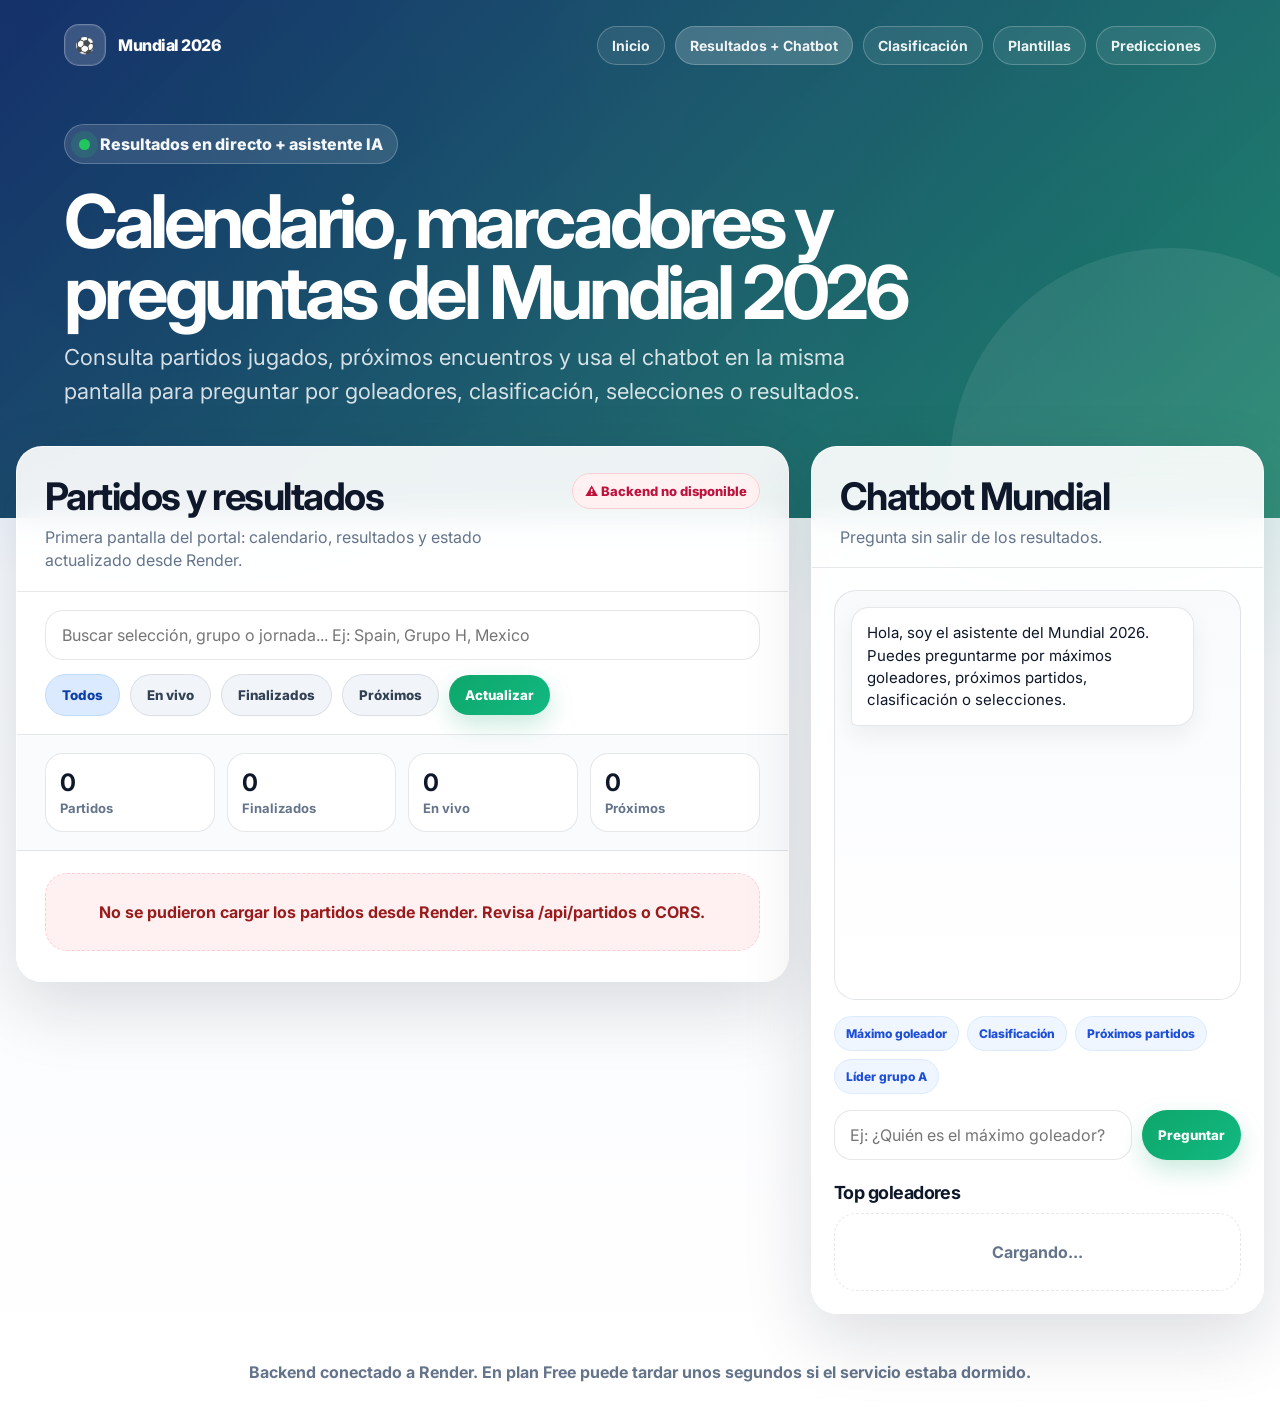
==== commit bbe21d2e: "Add files via upload" ====
--- a/index.html
+++ b/index.html
@@ -1,43 +1,770 @@
-<!doctype html>
+<!DOCTYPE html>
 <html lang="es">
 <head>
-<meta charset="utf-8">
-<meta name="viewport" content="width=device-width,initial-scale=1">
-<title>Mundial 2026 | Calendario y clasificación</title>
-<style>
-:root{--blue:#063f91;--blue2:#0b56c5;--green:#00834b;--red:#d62027;--ink:#101828;--muted:#667085;--line:#e5e7eb;--soft:#f8fafc;--shadow:0 18px 45px rgba(16,24,40,.10);--radius:22px}*{box-sizing:border-box}html{scroll-behavior:smooth}body{margin:0;color:var(--ink);font-family:Inter,system-ui,-apple-system,BlinkMacSystemFont,"Segoe UI",sans-serif;background:radial-gradient(circle at top left,rgba(6,63,145,.17),transparent 32%),radial-gradient(circle at top right,rgba(0,131,75,.15),transparent 34%),linear-gradient(180deg,#f7faff 0%,#eef3fa 100%)}.topbar{min-height:205px;padding:30px 18px 48px;color:#fff;background:linear-gradient(120deg,rgba(6,63,145,.97),rgba(0,131,75,.95)),radial-gradient(circle at 20% 30%,rgba(244,196,48,.26),transparent 28%);position:relative;overflow:hidden}.hero{width:min(1320px,100%);margin:0 auto;position:relative;z-index:2}.eyebrow{display:inline-flex;align-items:center;gap:9px;padding:8px 13px;border:1px solid rgba(255,255,255,.25);border-radius:999px;background:rgba(255,255,255,.12);backdrop-filter:blur(10px);font-size:13px;font-weight:900;letter-spacing:.05em;text-transform:uppercase}.live-dot{width:9px;height:9px;border-radius:999px;background:#4ade80;box-shadow:0 0 0 8px rgba(74,222,128,.18)}h1{margin:18px 0 9px;font-size:clamp(31px,5vw,58px);line-height:1.02;letter-spacing:-.04em}.subtitle{margin:0;max-width:820px;color:rgba(255,255,255,.9);font-size:clamp(15px,2vw,19px);line-height:1.55}.hero-actions{display:flex;gap:10px;flex-wrap:wrap;margin-top:18px}.hero-link{display:inline-flex;align-items:center;gap:8px;text-decoration:none;color:#101828;background:#fff;border-radius:999px;padding:10px 14px;font-weight:950;box-shadow:0 12px 25px rgba(16,24,40,.16)}.hero-link.alt{color:#fff;background:rgba(255,255,255,.13);border:1px solid rgba(255,255,255,.25)}.layout{width:min(1320px,calc(100% - 28px));margin:-36px auto 34px;display:grid;grid-template-columns:minmax(0,1.42fr) minmax(380px,.98fr);gap:22px;align-items:start;position:relative;z-index:3}.panel{background:rgba(255,255,255,.96);border:1px solid rgba(255,255,255,.75);border-radius:var(--radius);box-shadow:var(--shadow);overflow:hidden}.panel-head{display:flex;align-items:center;justify-content:space-between;gap:16px;padding:18px;border-bottom:1px solid var(--line);background:rgba(255,255,255,.86)}.panel-title{display:flex;flex-direction:column;gap:4px}.panel-title h2{margin:0;font-size:20px;letter-spacing:-.02em}.panel-title small{color:var(--muted);font-weight:650}.controls{display:flex;align-items:center;gap:10px;flex-wrap:wrap}label{font-size:14px;font-weight:850;color:#344054}select,.refresh-btn{border:0;outline:none;color:#fff;font-weight:900;padding:11px 14px;border-radius:14px;background:linear-gradient(135deg,var(--blue),var(--blue2));box-shadow:0 10px 20px rgba(6,63,145,.21);cursor:pointer}select{min-width:180px;padding-right:34px}.refresh-btn{background:linear-gradient(135deg,var(--green),#00a86b)}.status-bar{display:flex;flex-wrap:wrap;align-items:center;gap:10px;padding:12px 18px;background:#f8fafc;border-bottom:1px solid var(--line);color:var(--muted);font-size:13px;font-weight:650}.pill{display:inline-flex;align-items:center;gap:7px;padding:7px 10px;border-radius:999px;background:#fff;border:1px solid #e7edf5;color:#344054;font-size:12px;font-weight:850}.pill.live{color:#027a48;background:#ecfdf3;border-color:#abefc6}.matches-list{padding:14px;display:grid;gap:12px;max-height:760px;overflow:auto;background:linear-gradient(180deg,#fff,#f8fafc)}.match-card{--home:var(--blue);--away:var(--green);border:1px solid #edf0f5;border-radius:19px;background:#fff;box-shadow:0 12px 28px rgba(16,24,40,.06);overflow:hidden}.match-top{display:flex;justify-content:space-between;gap:12px;align-items:center;padding:10px 13px;color:#fff;background:linear-gradient(135deg,var(--home),var(--away))}.match-meta{display:flex;flex-direction:column;gap:2px;min-width:0}.match-date{font-size:12px;font-weight:900;letter-spacing:.02em}.match-place{font-size:11px;opacity:.92;font-weight:650;white-space:nowrap;overflow:hidden;text-overflow:ellipsis;max-width:460px}.state{flex:0 0 auto;padding:6px 10px;border-radius:999px;background:rgba(255,255,255,.17);font-size:11px;font-weight:950;letter-spacing:.04em;text-transform:uppercase}.state.live{background:rgba(74,222,128,.25);color:#ecfdf3}.match-body{display:grid;grid-template-columns:1fr auto 1fr;align-items:center;gap:10px;padding:13px}.team{display:flex;align-items:center;gap:9px;min-width:0}.team.away{justify-content:flex-end;text-align:right}.team-link{display:inline-flex;align-items:center;gap:8px;min-width:0;text-decoration:none;color:inherit;border-radius:12px;padding:5px 6px;font:inherit;font-weight:900}.team-link:hover,.team-link:focus-visible{outline:0;background:#f2f4f7;box-shadow:0 0 0 3px rgba(6,63,145,.10)}.team-name{font-size:14px;font-weight:900;white-space:nowrap;overflow:hidden;text-overflow:ellipsis}.flag{width:30px;height:22px;border-radius:5px;object-fit:cover;box-shadow:0 0 0 1px rgba(16,24,40,.13);flex:0 0 auto}.score{min-width:92px;display:flex;justify-content:center;align-items:center;gap:8px;padding:10px 13px;border-radius:16px;background:#f2f4f7;color:#101828;font-size:22px;line-height:1;font-weight:1000;letter-spacing:-.03em}.score.pending{color:#98a2b3;font-size:18px}.scorers{padding:0 13px 13px;color:var(--muted);font-size:12px;line-height:1.45}.scorers strong{color:#344054}.groups-panel{padding-bottom:14px}.groups-grid{padding:14px;display:grid;grid-template-columns:repeat(2,minmax(0,1fr));gap:14px;max-height:850px;overflow:auto}.group-card{--accent:var(--blue);background:#fff;border:1px solid #edf0f5;border-radius:18px;box-shadow:0 12px 28px rgba(16,24,40,.06);overflow:hidden}.group-header{display:flex;justify-content:space-between;align-items:center;padding:12px 13px;color:#fff;background:linear-gradient(135deg,var(--accent),rgba(6,63,145,.92))}.group-header h3{margin:0;font-size:16px}.group-badge{padding:4px 9px;border-radius:999px;background:rgba(255,255,255,.18);font-size:11px;font-weight:900;letter-spacing:.06em}table{width:100%;border-collapse:collapse}th{font-size:11px;color:#475467;background:#f8fafc;padding:8px 5px;text-align:center;border-bottom:1px solid var(--line)}td{padding:8px 5px;text-align:center;border-bottom:1px solid #f0f2f5;font-size:12px;font-weight:650;color:#344054}.team-cell{text-align:left;min-width:116px}.table-team{display:flex;align-items:center;gap:7px;text-decoration:none;color:#101828;font-weight:850;border-radius:10px;padding:4px}.table-team:hover{background:#f2f4f7}.table-flag{width:24px;height:18px;border-radius:4px;object-fit:cover;box-shadow:0 0 0 1px rgba(16,24,40,.12);flex:0 0 auto}.error-box{padding:18px;border:1px solid #fecdca;background:#fffbfa;color:#b42318;border-radius:16px;font-size:14px;line-height:1.45}.loading{padding:28px;color:var(--muted);text-align:center;font-weight:800}.debug{margin-top:10px;color:#7a271a;font-size:12px;word-break:break-word}footer{width:min(1320px,calc(100% - 28px));margin:0 auto 28px;color:var(--muted);font-size:13px;line-height:1.5;text-align:center}footer strong{color:var(--ink)}@media(max-width:1080px){.layout{grid-template-columns:1fr}.groups-grid,.matches-list{max-height:none}}@media(max-width:760px){.topbar{min-height:172px;padding:24px 14px 42px}.layout{width:calc(100% - 18px);gap:14px}.panel-head{flex-direction:column;align-items:stretch;padding:16px}.controls,select,.refresh-btn{width:100%}.matches-list,.groups-grid{padding:10px}.match-body{grid-template-columns:1fr;text-align:left}.team,.team.away{justify-content:flex-start;text-align:left}.score{width:100%;min-width:0;justify-self:stretch}.groups-grid{grid-template-columns:1fr}td,th{font-size:11px;padding:7px 4px}.team-cell{min-width:108px}}
-</style>
+  <meta charset="UTF-8" />
+  <meta name="viewport" content="width=device-width, initial-scale=1.0" />
+  <title>Mundial 2026 | Resultados en directo e IA</title>
+  <link rel="preconnect" href="https://fonts.googleapis.com">
+  <link rel="preconnect" href="https://fonts.gstatic.com" crossorigin>
+  <link href="https://fonts.googleapis.com/css2?family=Inter:wght@400;600;700;800&display=swap" rel="stylesheet">
+  <script src="assets/js/api-config.js"></script>
+  <style>
+    :root {
+      --bg: #eef5ff;
+      --panel: rgba(255,255,255,.92);
+      --panel-strong: #ffffff;
+      --text: #0f172a;
+      --muted: #64748b;
+      --line: rgba(15,23,42,.10);
+      --blue: #1455d9;
+      --blue2: #0b3ea8;
+      --green: #0ea66b;
+      --green2: #066f4b;
+      --gold: #f5b51b;
+      --red: #dc2626;
+      --shadow: 0 24px 70px rgba(15,23,42,.14);
+      --radius: 26px;
+    }
+    * { box-sizing: border-box; }
+    body {
+      margin: 0;
+      font-family: Inter, system-ui, -apple-system, BlinkMacSystemFont, "Segoe UI", sans-serif;
+      background:
+        radial-gradient(circle at 15% 10%, rgba(20,85,217,.26), transparent 28%),
+        radial-gradient(circle at 85% 20%, rgba(14,166,107,.22), transparent 28%),
+        linear-gradient(180deg, #eef5ff 0%, #f8fafc 46%, #ffffff 100%);
+      color: var(--text);
+    }
+    a { color: inherit; text-decoration: none; }
+    .hero {
+      min-height: 360px;
+      padding: 24px clamp(18px, 5vw, 72px) 110px;
+      background:
+        linear-gradient(135deg, rgba(5,34,94,.92), rgba(6,119,92,.88)),
+        radial-gradient(circle at 20% 20%, rgba(255,255,255,.18), transparent 35%);
+      color: #fff;
+      position: relative;
+      overflow: hidden;
+    }
+    .hero::after {
+      content: "";
+      position: absolute;
+      inset: auto -110px -170px auto;
+      width: 440px;
+      height: 440px;
+      background: rgba(255,255,255,.08);
+      border-radius: 999px;
+    }
+    .nav {
+      display: flex;
+      justify-content: space-between;
+      align-items: center;
+      gap: 18px;
+      position: relative;
+      z-index: 2;
+    }
+    .brand {
+      display: flex;
+      align-items: center;
+      gap: 12px;
+      font-weight: 800;
+      letter-spacing: -.03em;
+    }
+    .brand-badge {
+      width: 42px;
+      height: 42px;
+      display: grid;
+      place-items: center;
+      border-radius: 15px;
+      background: rgba(255,255,255,.16);
+      border: 1px solid rgba(255,255,255,.26);
+      box-shadow: inset 0 0 0 1px rgba(255,255,255,.08);
+    }
+    .nav-links {
+      display: flex;
+      flex-wrap: wrap;
+      gap: 10px;
+      justify-content: flex-end;
+    }
+    .nav-links a {
+      padding: 10px 14px;
+      border: 1px solid rgba(255,255,255,.22);
+      border-radius: 999px;
+      color: rgba(255,255,255,.92);
+      background: rgba(255,255,255,.08);
+      font-size: 14px;
+      font-weight: 700;
+    }
+    .nav-links a.active,
+    .nav-links a:hover { background: rgba(255,255,255,.18); }
+    .hero-content {
+      position: relative;
+      z-index: 2;
+      max-width: 980px;
+      margin-top: 58px;
+    }
+    .pill {
+      display: inline-flex;
+      align-items: center;
+      gap: 10px;
+      border: 1px solid rgba(255,255,255,.22);
+      background: rgba(255,255,255,.12);
+      border-radius: 999px;
+      padding: 9px 14px;
+      color: rgba(255,255,255,.95);
+      font-weight: 800;
+    }
+    .live-dot {
+      width: 11px;
+      height: 11px;
+      border-radius: 999px;
+      background: #22c55e;
+      box-shadow: 0 0 0 8px rgba(34,197,94,.15);
+    }
+    h1 {
+      margin: 22px 0 12px;
+      font-size: clamp(36px, 7vw, 74px);
+      line-height: .96;
+      letter-spacing: -.06em;
+      max-width: 940px;
+    }
+    .hero p {
+      max-width: 820px;
+      color: rgba(255,255,255,.82);
+      font-size: clamp(17px, 2.2vw, 22px);
+      line-height: 1.55;
+      margin: 0;
+    }
+    .shell {
+      width: min(1480px, calc(100% - 32px));
+      margin: -72px auto 48px;
+      position: relative;
+      z-index: 5;
+      display: grid;
+      grid-template-columns: minmax(0, 1.45fr) minmax(340px, .85fr);
+      gap: 22px;
+      align-items: start;
+    }
+    .card {
+      background: var(--panel);
+      border: 1px solid rgba(255,255,255,.7);
+      border-radius: var(--radius);
+      box-shadow: var(--shadow);
+      overflow: hidden;
+      backdrop-filter: blur(14px);
+    }
+    .card-header {
+      padding: 26px 28px 18px;
+      border-bottom: 1px solid var(--line);
+      display: flex;
+      align-items: flex-start;
+      justify-content: space-between;
+      gap: 18px;
+    }
+    .card-header h2 {
+      margin: 0;
+      font-size: clamp(25px, 3vw, 38px);
+      letter-spacing: -.04em;
+    }
+    .subtitle { margin: 7px 0 0; color: var(--muted); line-height: 1.45; }
+    .connection {
+      display: inline-flex;
+      align-items: center;
+      gap: 8px;
+      white-space: nowrap;
+      padding: 9px 12px;
+      border-radius: 999px;
+      background: #eafaf3;
+      color: #067647;
+      font-weight: 800;
+      font-size: 13px;
+      border: 1px solid #b7efd5;
+    }
+    .connection.error { background: #fff1f2; color: #be123c; border-color: #fecdd3; }
+    .tools {
+      padding: 18px 28px;
+      display: grid;
+      gap: 14px;
+      border-bottom: 1px solid var(--line);
+    }
+    .filter-row {
+      display: flex;
+      flex-wrap: wrap;
+      gap: 10px;
+      align-items: center;
+    }
+    .filter-btn, .primary-btn, .ghost-btn {
+      border: 0;
+      border-radius: 999px;
+      padding: 12px 16px;
+      font-weight: 800;
+      cursor: pointer;
+      font-family: inherit;
+      transition: transform .16s ease, box-shadow .16s ease, background .16s ease;
+    }
+    .filter-btn {
+      background: #f1f5f9;
+      color: #334155;
+      border: 1px solid var(--line);
+    }
+    .filter-btn.active { background: #dbeafe; color: var(--blue2); border-color: #bfdbfe; }
+    .primary-btn {
+      background: linear-gradient(135deg, var(--green), #12b981);
+      color: #fff;
+      box-shadow: 0 10px 25px rgba(14,166,107,.22);
+    }
+    .ghost-btn { background: #eef2ff; color: var(--blue2); }
+    .filter-btn:hover, .primary-btn:hover, .ghost-btn:hover { transform: translateY(-1px); }
+    .search-box {
+      width: 100%;
+      border: 1px solid var(--line);
+      border-radius: 18px;
+      padding: 14px 16px;
+      font: inherit;
+      outline: none;
+      background: #fff;
+    }
+    .stats-strip {
+      padding: 18px 28px;
+      display: grid;
+      grid-template-columns: repeat(4, 1fr);
+      gap: 12px;
+      background: rgba(248,250,252,.72);
+      border-bottom: 1px solid var(--line);
+    }
+    .stat {
+      background: #fff;
+      border: 1px solid var(--line);
+      border-radius: 18px;
+      padding: 14px;
+      min-width: 0;
+    }
+    .stat strong { display: block; font-size: 24px; letter-spacing: -.04em; }
+    .stat span { color: var(--muted); font-weight: 700; font-size: 13px; }
+    .match-list {
+      padding: 22px 28px 30px;
+      display: grid;
+      gap: 14px;
+    }
+    .match-card {
+      border: 1px solid var(--line);
+      border-radius: 22px;
+      background: var(--panel-strong);
+      padding: 18px;
+      display: grid;
+      grid-template-columns: 1fr auto 1fr;
+      gap: 14px;
+      align-items: center;
+      box-shadow: 0 14px 34px rgba(15,23,42,.06);
+    }
+    .team { min-width: 0; }
+    .team.right { text-align: right; }
+    .team-name {
+      display: block;
+      font-weight: 900;
+      font-size: 18px;
+      overflow: hidden;
+      text-overflow: ellipsis;
+      white-space: nowrap;
+    }
+    .team-meta { color: var(--muted); font-size: 13px; font-weight: 700; margin-top: 4px; }
+    .scorebox { text-align: center; min-width: 118px; }
+    .score {
+      display: inline-grid;
+      grid-template-columns: 42px 18px 42px;
+      align-items: center;
+      border-radius: 18px;
+      background: #0f172a;
+      color: #fff;
+      padding: 10px 8px;
+      font-weight: 900;
+      font-size: 22px;
+      letter-spacing: -.03em;
+    }
+    .status {
+      margin-top: 8px;
+      display: inline-block;
+      border-radius: 999px;
+      padding: 6px 9px;
+      font-size: 12px;
+      font-weight: 900;
+      color: var(--muted);
+      background: #f1f5f9;
+      border: 1px solid var(--line);
+    }
+    .status.final { background: #ecfdf5; color: #047857; border-color: #bbf7d0; }
+    .status.live { background: #fff7ed; color: #c2410c; border-color: #fed7aa; }
+    .status.upcoming { background: #eff6ff; color: #1d4ed8; border-color: #bfdbfe; }
+    .scorers {
+      grid-column: 1 / -1;
+      margin-top: 2px;
+      color: #475569;
+      font-size: 13px;
+      line-height: 1.5;
+      border-top: 1px dashed var(--line);
+      padding-top: 10px;
+    }
+    .empty, .loading, .error-box {
+      padding: 28px;
+      text-align: center;
+      border: 1px dashed var(--line);
+      border-radius: 22px;
+      color: var(--muted);
+      background: #fff;
+      font-weight: 700;
+    }
+    .error-box { color: #991b1b; background: #fff1f2; border-color: #fecdd3; }
+    .chat-card { position: sticky; top: 18px; }
+    .chat-body { padding: 22px; display: grid; gap: 16px; }
+    .chat-window {
+      height: 410px;
+      overflow-y: auto;
+      background: linear-gradient(180deg, #f8fafc, #ffffff);
+      border: 1px solid var(--line);
+      border-radius: 22px;
+      padding: 16px;
+      display: flex;
+      flex-direction: column;
+      gap: 12px;
+    }
+    .message {
+      max-width: 92%;
+      padding: 14px 15px;
+      border-radius: 18px;
+      line-height: 1.48;
+      font-size: 15px;
+      box-shadow: 0 10px 25px rgba(15,23,42,.06);
+      white-space: pre-wrap;
+    }
+    .message.user { align-self: flex-end; background: #dbeafe; color: #0b3ea8; border-bottom-right-radius: 6px; }
+    .message.bot { align-self: flex-start; background: #fff; border: 1px solid var(--line); border-bottom-left-radius: 6px; }
+    .quick-grid { display: flex; flex-wrap: wrap; gap: 8px; }
+    .quick-grid button {
+      border: 1px solid #dbeafe;
+      background: #eff6ff;
+      color: #1d4ed8;
+      border-radius: 999px;
+      padding: 9px 11px;
+      font-family: inherit;
+      font-weight: 800;
+      cursor: pointer;
+      font-size: 12px;
+    }
+    .chat-form { display: grid; grid-template-columns: 1fr auto; gap: 10px; }
+    .chat-form input {
+      min-width: 0;
+      border: 1px solid var(--line);
+      border-radius: 18px;
+      padding: 14px 15px;
+      font: inherit;
+      outline: none;
+    }
+    .side-section { padding: 0 22px 22px; display: grid; gap: 10px; }
+    .side-title { margin: 0; font-size: 18px; letter-spacing: -.03em; }
+    .mini-card {
+      background: #fff;
+      border: 1px solid var(--line);
+      border-radius: 18px;
+      padding: 14px;
+      display: flex;
+      justify-content: space-between;
+      gap: 12px;
+      align-items: center;
+    }
+    .mini-card strong { display: block; font-size: 14px; }
+    .mini-card span { color: var(--muted); font-size: 12px; font-weight: 700; }
+    .badge {
+      border-radius: 999px;
+      background: #fef3c7;
+      color: #92400e;
+      padding: 7px 10px;
+      font-weight: 900;
+      white-space: nowrap;
+    }
+    .footer-note {
+      width: min(1480px, calc(100% - 32px));
+      margin: 0 auto 44px;
+      color: var(--muted);
+      text-align: center;
+      font-weight: 700;
+    }
+    @media (max-width: 1040px) {
+      .shell { grid-template-columns: 1fr; }
+      .chat-card { position: static; }
+      .chat-window { height: 360px; }
+    }
+    @media (max-width: 720px) {
+      .hero { padding: 18px 16px 98px; min-height: 330px; }
+      .nav { align-items: flex-start; flex-direction: column; }
+      .nav-links { justify-content: flex-start; }
+      .nav-links a { font-size: 13px; padding: 9px 11px; }
+      .hero-content { margin-top: 36px; }
+      .shell { width: calc(100% - 18px); margin-top: -58px; gap: 14px; }
+      .card-header { padding: 22px 18px 16px; flex-direction: column; }
+      .tools, .stats-strip, .match-list { padding-left: 18px; padding-right: 18px; }
+      .stats-strip { grid-template-columns: repeat(2, 1fr); }
+      .match-card { grid-template-columns: 1fr; text-align: center; }
+      .team.right, .team { text-align: center; }
+      .team-name { white-space: normal; }
+      .scorebox { order: 2; }
+      .team:first-child { order: 1; }
+      .team.right { order: 3; }
+      .scorers { order: 4; }
+      .chat-form { grid-template-columns: 1fr; }
+      .primary-btn, .ghost-btn { width: 100%; }
+    }
+  </style>
 </head>
 <body>
-<header class="topbar"><div class="hero"><div class="eyebrow"><span class="live-dot"></span> Resultados en directo</div><h1>Calendario y clasificación del Mundial 2026</h1><p class="subtitle">Partidos jugados, próximos partidos, marcador en vivo y clasificación recalculada automáticamente por grupos.</p><div class="hero-actions"><a class="hero-link" href="plantillas.html">Ver plantillas de selecciones</a><a class="hero-link alt" href="#groupsGrid">Ir a clasificación</a></div></div></header>
-<main class="layout"><section class="panel schedule-panel"><div class="panel-head"><div class="panel-title"><h2>Partidos y resultados</h2><small id="lastUpdate">Cargando datos...</small></div><div class="controls"><label for="groupFilter">Filtrar</label><select id="groupFilter" title="Selecciona grupo o fase"><option value="">Todos los partidos</option><option value="played">Jugados</option><option value="live">En directo</option><option value="upcoming">Próximos</option><option value="A">Grupo A</option><option value="B">Grupo B</option><option value="C">Grupo C</option><option value="D">Grupo D</option><option value="E">Grupo E</option><option value="F">Grupo F</option><option value="G">Grupo G</option><option value="H">Grupo H</option><option value="I">Grupo I</option><option value="J">Grupo J</option><option value="K">Grupo K</option><option value="L">Grupo L</option><option value="knockout">Eliminatorias</option></select><button class="refresh-btn" id="refreshBtn" type="button">Actualizar</button></div></div><div class="status-bar"><span class="pill live">● En vivo: <strong id="liveCount">0</strong></span><span class="pill">Finalizados: <strong id="playedCount">0</strong></span><span class="pill">Próximos: <strong id="upcomingCount">0</strong></span><a class="pill" href="plantillas.html">Plantillas</a></div><div class="matches-list" id="matchesList"><div class="loading">Cargando partidos...</div></div></section><aside class="panel groups-panel"><div class="panel-head"><div class="panel-title"><h2>Clasificación por grupos</h2><small>Pincha una selección para ir a su plantilla.</small></div></div><div class="groups-grid" id="groupsGrid"></div></aside></main>
-<footer><strong>Nota técnica:</strong> si el navegador bloquea CORS, la página intenta usar proxies públicos. Si la API externa no responde, se muestra un error real sin romper el renderizado.</footer>
-<script>
-const API_GAMES="https://worldcup26.ir/get/games";
-const API_TEAMS="https://worldcup26.ir/get/teams";
-const SOURCE_CANDIDATES=url=>[url+"?_="+Date.now(),"https://api.allorigins.win/raw?url="+encodeURIComponent(url+"?_="+Date.now()),"https://api.codetabs.com/v1/proxy?quest="+encodeURIComponent(url+"?_="+Date.now())];
-const GROUP_ORDER=["A","B","C","D","E","F","G","H","I","J","K","L"];
-const teamES={"Mexico":"México","South Africa":"Sudáfrica","South Korea":"Corea del Sur","Czech Republic":"Chequia","Canada":"Canadá","Bosnia and Herzegovina":"Bosnia y Herzegovina","Qatar":"Catar","Switzerland":"Suiza","Brazil":"Brasil","Morocco":"Marruecos","Haiti":"Haití","Scotland":"Escocia","United States":"Estados Unidos","Paraguay":"Paraguay","Australia":"Australia","Turkey":"Turquía","Germany":"Alemania","Curaçao":"Curazao","Curacao":"Curazao","Ivory Coast":"Costa de Marfil","Ecuador":"Ecuador","Netherlands":"Países Bajos","Japan":"Japón","Sweden":"Suecia","Tunisia":"Túnez","Belgium":"Bélgica","Egypt":"Egipto","Iran":"Irán","New Zealand":"Nueva Zelanda","Spain":"España","Cape Verde":"Cabo Verde","Saudi Arabia":"Arabia Saudí","Uruguay":"Uruguay","France":"Francia","Senegal":"Senegal","Iraq":"Irak","Norway":"Noruega","Argentina":"Argentina","Algeria":"Argelia","Austria":"Austria","Jordan":"Jordania","Portugal":"Portugal","Democratic Republic of the Congo":"República Democrática del Congo","DR Congo":"República Democrática del Congo","Uzbekistan":"Uzbekistán","Colombia":"Colombia","England":"Inglaterra","Croatia":"Croacia","Ghana":"Ghana","Panama":"Panamá"};
-const teamColors={"Mexico":"#006847","South Africa":"#007a4d","South Korea":"#c60c30","Czech Republic":"#11457e","Canada":"#d80621","Bosnia and Herzegovina":"#002f6c","Qatar":"#8a1538","Switzerland":"#d52b1e","Brazil":"#009739","Morocco":"#c1272d","Haiti":"#00209f","Scotland":"#005eb8","United States":"#3c3b6e","Paraguay":"#d52b1e","Australia":"#012169","Turkey":"#e30a17","Germany":"#ffce00","Curaçao":"#002b7f","Curacao":"#002b7f","Ivory Coast":"#f77f00","Ecuador":"#ffdd00","Netherlands":"#ff4f00","Japan":"#bc002d","Sweden":"#006aa7","Tunisia":"#e70013","Belgium":"#ef3340","Egypt":"#ce1126","Iran":"#239f40","New Zealand":"#00247d","Spain":"#c60b1e","Cape Verde":"#003893","Saudi Arabia":"#006c35","Uruguay":"#75aadb","France":"#0055a4","Senegal":"#00853f","Iraq":"#ce1126","Norway":"#ba0c2f","Argentina":"#74acdf","Algeria":"#006233","Austria":"#ed2939","Jordan":"#007a3d","Portugal":"#006600","Democratic Republic of the Congo":"#007fff","DR Congo":"#007fff","Uzbekistan":"#1eb53a","Colombia":"#fcd116","England":"#cf142b","Croatia":"#f00000","Ghana":"#006b3f","Panama":"#005293"};
-const stadiumOffsets={"1":-6,"2":-6,"3":-6,"4":-5,"5":-5,"6":-5,"7":-4,"8":-4,"9":-4,"10":-4,"11":-4,"12":-4,"13":-7,"14":-7,"15":-7,"16":-7};
-let games=[],teamsById={},filter="";const $=id=>document.getElementById(id);
-function normalizeName(name){return teamES[name]||name||"Equipo pendiente"}function teamColor(name){return teamColors[name]||"#063f91"}function esc(value){return String(value??"").replace(/&/g,"&amp;").replace(/</g,"&lt;").replace(/>/g,"&gt;").replace(/\"/g,"&quot;").replace(/'/g,"&#039;")}function teamUrl(name){return "plantillas.html?team="+encodeURIComponent(name||"")}
-function teamFlagById(teamId){const team=teamsById[teamId];return team&&team.flag?team.flag.replace("/w80/","/24x18/"):""}
-function fallbackFlag(name){const code={"Mexico":"mx","South Africa":"za","South Korea":"kr","Czech Republic":"cz","Canada":"ca","Bosnia and Herzegovina":"ba","Qatar":"qa","Switzerland":"ch","Brazil":"br","Morocco":"ma","Haiti":"ht","Scotland":"gb-sct","United States":"us","Paraguay":"py","Australia":"au","Turkey":"tr","Germany":"de","Curaçao":"cw","Curacao":"cw","Ivory Coast":"ci","Ecuador":"ec","Netherlands":"nl","Japan":"jp","Sweden":"se","Tunisia":"tn","Belgium":"be","Egypt":"eg","Iran":"ir","New Zealand":"nz","Spain":"es","Cape Verde":"cv","Saudi Arabia":"sa","Uruguay":"uy","France":"fr","Senegal":"sn","Iraq":"iq","Norway":"no","Argentina":"ar","Algeria":"dz","Austria":"at","Jordan":"jo","Portugal":"pt","Democratic Republic of the Congo":"cd","DR Congo":"cd","Uzbekistan":"uz","Colombia":"co","England":"gb-eng","Croatia":"hr","Ghana":"gh","Panama":"pa"}[name];return code?`https://flagcdn.com/24x18/${code}.png`:""}
-function teamFlagByGame(game,side){const id=side==="home"?game.home_team_id:game.away_team_id;const name=side==="home"?game.home_team_name_en:game.away_team_name_en;return teamFlagById(id)||fallbackFlag(name)}
-async function getJsonWithFallback(url){let lastError;for(const candidate of SOURCE_CANDIDATES(url)){try{const res=await fetch(candidate,{cache:"no-store"});if(!res.ok)throw new Error("HTTP "+res.status);const text=await res.text();return JSON.parse(text)}catch(error){lastError=error}}throw lastError}
-function parseLocalDateToMadrid(localDate,stadiumId){if(!localDate)return"Fecha por confirmar";const parts=localDate.trim().split(" ");const [month,day,year]=parts[0].split("/").map(Number);const [hour,minute]=(parts[1]||"00:00").split(":").map(Number);const offset=stadiumOffsets[String(stadiumId)]??-5;const utcMs=Date.UTC(year,month-1,day,hour-offset,minute||0);return new Intl.DateTimeFormat("es-ES",{timeZone:"Europe/Madrid",weekday:"short",day:"2-digit",month:"short",hour:"2-digit",minute:"2-digit"}).format(new Date(utcMs))}
-function statusOf(game){const elapsed=String(game.time_elapsed||"").toLowerCase();const finished=String(game.finished||"").toUpperCase()==="TRUE";if(finished||elapsed==="finished")return"final";if(elapsed&&elapsed!=="notstarted")return"live";return"scheduled"}function statusLabel(game){const state=statusOf(game);if(state==="final")return"Final";if(state==="live")return"En vivo";return"Por jugar"}function scoreOf(game){return statusOf(game)==="scheduled"?"—":`${game.home_score??0} - ${game.away_score??0}`}function cleanScorers(value){if(!value||value==="null")return"";return String(value).replace(/[{}\"]/g,"").replace(/[“”]/g,"").replace(/,/g,", ")}function matchPassesFilter(game){const state=statusOf(game);if(!filter)return true;if(filter==="played")return state==="final";if(filter==="live")return state==="live";if(filter==="upcoming")return state==="scheduled";if(filter==="knockout")return game.type!=="group";return game.group===filter}
-function renderTeamLink(name,flag,reverse=false){const img=flag?`<img class="flag" src="${esc(flag)}" alt="${esc(normalizeName(name))}">`:"";return `<a class="team-link" href="${teamUrl(name)}" title="Ver plantilla de ${esc(normalizeName(name))}">${reverse?`${esc(normalizeName(name))}${img}`:`${img}<span class="team-name">${esc(normalizeName(name))}</span>`}</a>`}
-function renderMatches(){const list=$("matchesList");const filtered=games.filter(matchPassesFilter);if(!filtered.length){list.innerHTML=`<div class="loading">No hay partidos para este filtro.</div>`;return}list.innerHTML=filtered.map(game=>{const home=game.home_team_name_en,away=game.away_team_name_en,homeES=normalizeName(home),awayES=normalizeName(away),status=statusOf(game),homeFlag=teamFlagByGame(game,"home"),awayFlag=teamFlagByGame(game,"away"),homeScorers=cleanScorers(game.home_scorers),awayScorers=cleanScorers(game.away_scorers);const scorers=homeScorers||awayScorers?`<div class="scorers">${homeScorers?`<div><strong>${esc(homeES)}:</strong> ${esc(homeScorers)}</div>`:""}${awayScorers?`<div><strong>${esc(awayES)}:</strong> ${esc(awayScorers)}</div>`:""}</div>`:"";return `<article class="match-card" style="--home:${teamColor(home)};--away:${teamColor(away)};"><div class="match-top"><div class="match-meta"><span class="match-date">${parseLocalDateToMadrid(game.local_date,game.stadium_id)}</span><span class="match-place">Grupo/Fase ${esc(game.group||game.type||"Eliminatorias")} · Jornada ${esc(game.matchday||"-")}</span></div><span class="state ${status}">${statusLabel(game)}</span></div><div class="match-body"><div class="team home">${renderTeamLink(home,homeFlag)}</div><div class="score ${status==="scheduled"?"pending":""}">${scoreOf(game)}</div><div class="team away">${renderTeamLink(away,awayFlag,true)}</div></div>${scorers}</article>`}).join("")}
-function ensureTeam(standings,group,name,id){const safeGroup=group||"Pendiente";if(!standings[safeGroup])standings[safeGroup]={};if(!standings[safeGroup][name]){const team=teamsById[id]||{};standings[safeGroup][name]={id,name,flag:team.flag?team.flag.replace("/w80/","/24x18/"):fallbackFlag(name),pj:0,g:0,e:0,p:0,gf:0,gc:0,pts:0}}return standings[safeGroup][name]}
-function buildInitialStandings(){const standings={};GROUP_ORDER.forEach(g=>standings[g]={});Object.values(teamsById).forEach(team=>ensureTeam(standings,team.groups,team.name_en,team.id));games.forEach(game=>{if(!game.group)return;ensureTeam(standings,game.group,game.home_team_name_en,game.home_team_id);ensureTeam(standings,game.group,game.away_team_name_en,game.away_team_id)});return standings}
-function calculateStandings(){const standings=buildInitialStandings();games.forEach(game=>{if(!game.group||statusOf(game)!=="final")return;const home=ensureTeam(standings,game.group,game.home_team_name_en,game.home_team_id);const away=ensureTeam(standings,game.group,game.away_team_name_en,game.away_team_id);const hs=parseInt(game.home_score||0,10),as=parseInt(game.away_score||0,10);home.pj++;away.pj++;home.gf+=hs;home.gc+=as;away.gf+=as;away.gc+=hs;if(hs>as){home.g++;home.pts+=3;away.p++}else if(hs<as){away.g++;away.pts+=3;home.p++}else{home.e++;away.e++;home.pts++;away.pts++}});return standings}
-function renderStandings(){const grid=$("groupsGrid");const standings=calculateStandings();const groups=[...GROUP_ORDER,...Object.keys(standings).filter(g=>!GROUP_ORDER.includes(g)).sort()];grid.innerHTML=groups.map(group=>{const teams=Object.values(standings[group]||{}).sort((a,b)=>{const dgA=a.gf-a.gc,dgB=b.gf-b.gc;return(b.pts-a.pts)||(dgB-dgA)||(b.gf-a.gf)||normalizeName(a.name).localeCompare(normalizeName(b.name))});if(!teams.length)return"";const rows=teams.map(team=>{const dg=team.gf-team.gc;return `<tr><td class="team-cell"><a class="table-team" href="${teamUrl(team.name)}">${team.flag?`<img class="table-flag" src="${esc(team.flag)}" alt="${esc(normalizeName(team.name))}">`:""}<span>${esc(normalizeName(team.name))}</span></a></td><td>${team.pj}</td><td>${team.g}</td><td>${team.e}</td><td>${team.p}</td><td>${team.gf}</td><td>${team.gc}</td><td>${dg}</td><td>${team.pts}</td></tr>`}).join("");return `<article class="group-card" data-group="${esc(group)}"><div class="group-header"><h3>Grupo ${esc(group)}</h3><span class="group-badge">${teams.length} equipos</span></div><table><thead><tr><th>Equipo</th><th>PJ</th><th>G</th><th>E</th><th>P</th><th>GF</th><th>GC</th><th>DG</th><th>Pts</th></tr></thead><tbody>${rows}</tbody></table></article>`}).join("")}
-function updateCounters(){$("liveCount").textContent=games.filter(g=>statusOf(g)==="live").length;$("playedCount").textContent=games.filter(g=>statusOf(g)==="final").length;$("upcomingCount").textContent=games.filter(g=>statusOf(g)==="scheduled").length}
-function renderAll(){try{renderMatches();renderStandings();updateCounters()}catch(error){console.error("Error de renderizado",error);$("matchesList").innerHTML=`<div class="error-box"><strong>Error de renderizado.</strong> Los datos llegaron, pero la interfaz falló al pintarlos.<div class="debug">${esc(error.message||error)}</div></div>`}}
-async function loadData(){ $("matchesList").innerHTML=`<div class="loading">Cargando partidos y clasificación...</div>`; try{const [gamesData,teamsData]=await Promise.all([getJsonWithFallback(API_GAMES),getJsonWithFallback(API_TEAMS)]);games=Array.isArray(gamesData.games)?gamesData.games:[];const teams=Array.isArray(teamsData.teams)?teamsData.teams:[];teamsById={};teams.forEach(team=>teamsById[team.id]=team);games.sort((a,b)=>Number(a.id)-Number(b.id));renderAll();$("lastUpdate").textContent="Última actualización: "+new Intl.DateTimeFormat("es-ES",{timeZone:"Europe/Madrid",hour:"2-digit",minute:"2-digit",second:"2-digit"}).format(new Date())}catch(error){console.error("Error al cargar API",error);$("matchesList").innerHTML=`<div class="error-box"><strong>No se pudieron cargar los datos desde la API ni desde los proxies CORS.</strong><br>Revisa conexión, API externa o GitHub Pages. <div class="debug">${esc(error.message||error)}</div></div>`;$("lastUpdate").textContent="Error al cargar datos"}}
-$("groupFilter").addEventListener("change",event=>{filter=event.target.value;renderAll()});$("refreshBtn").addEventListener("click",loadData);loadData();setInterval(loadData,60*1000);
-</script>
+  <header class="hero">
+    <nav class="nav">
+      <a class="brand" href="index.html" aria-label="Inicio Mundial 2026">
+        <span class="brand-badge">⚽</span>
+        <span>Mundial 2026</span>
+      </a>
+      <div class="nav-links" aria-label="Navegación principal">
+        <a href="inicio.html">Inicio</a>
+        <a href="index.html" class="active">Resultados + Chatbot</a>
+        <a href="clasificacion.html">Clasificación</a>
+        <a href="plantillas.html">Plantillas</a>
+        <a href="predicciones.html">Predicciones</a>
+      </div>
+    </nav>
+    <section class="hero-content">
+      <span class="pill"><span class="live-dot"></span> Resultados en directo + asistente IA</span>
+      <h1>Calendario, marcadores y preguntas del Mundial 2026</h1>
+      <p>Consulta partidos jugados, próximos encuentros y usa el chatbot en la misma pantalla para preguntar por goleadores, clasificación, selecciones o resultados.</p>
+    </section>
+  </header>
+
+  <main class="shell">
+    <section class="card" aria-labelledby="matches-title">
+      <div class="card-header">
+        <div>
+          <h2 id="matches-title">Partidos y resultados</h2>
+          <p class="subtitle">Primera pantalla del portal: calendario, resultados y estado actualizado desde Render.</p>
+        </div>
+        <span id="apiStatus" class="connection"><span class="live-dot"></span> Comprobando API</span>
+      </div>
+
+      <div class="tools">
+        <input id="searchInput" class="search-box" type="search" placeholder="Buscar selección, grupo o jornada... Ej: Spain, Grupo H, Mexico" />
+        <div class="filter-row">
+          <button class="filter-btn active" data-filter="all">Todos</button>
+          <button class="filter-btn" data-filter="live">En vivo</button>
+          <button class="filter-btn" data-filter="finished">Finalizados</button>
+          <button class="filter-btn" data-filter="upcoming">Próximos</button>
+          <button id="reloadBtn" class="primary-btn" type="button">Actualizar</button>
+        </div>
+      </div>
+
+      <div class="stats-strip">
+        <div class="stat"><strong id="statTotal">0</strong><span>Partidos</span></div>
+        <div class="stat"><strong id="statFinished">0</strong><span>Finalizados</span></div>
+        <div class="stat"><strong id="statLive">0</strong><span>En vivo</span></div>
+        <div class="stat"><strong id="statUpcoming">0</strong><span>Próximos</span></div>
+      </div>
+
+      <div id="matchList" class="match-list">
+        <div class="loading">Cargando calendario desde Render...</div>
+      </div>
+    </section>
+
+    <aside class="card chat-card" aria-labelledby="chat-title">
+      <div class="card-header">
+        <div>
+          <h2 id="chat-title">Chatbot Mundial</h2>
+          <p class="subtitle">Pregunta sin salir de los resultados.</p>
+        </div>
+      </div>
+      <div class="chat-body">
+        <div id="chatWindow" class="chat-window" aria-live="polite"></div>
+        <div class="quick-grid" aria-label="Preguntas rápidas">
+          <button type="button" data-question="¿Quién es el máximo goleador?">Máximo goleador</button>
+          <button type="button" data-question="Dame la clasificación general">Clasificación</button>
+          <button type="button" data-question="¿Qué partidos hay próximos?">Próximos partidos</button>
+          <button type="button" data-question="¿Quién lidera el grupo A?">Líder grupo A</button>
+        </div>
+        <form id="chatForm" class="chat-form">
+          <input id="chatInput" type="text" autocomplete="off" placeholder="Ej: ¿Quién es el máximo goleador?" required />
+          <button class="primary-btn" type="submit">Preguntar</button>
+        </form>
+      </div>
+      <section class="side-section">
+        <h3 class="side-title">Top goleadores</h3>
+        <div id="topScorersMini"><div class="loading">Cargando...</div></div>
+      </section>
+    </aside>
+  </main>
+
+  <p class="footer-note">Backend conectado a Render. En plan Free puede tardar unos segundos si el servicio estaba dormido.</p>
+
+  <script>
+    const API_BASE = (window.MUNDIAL_2026_API_BASE || "https://mundial-2026-api-8dvp.onrender.com").replace(/\/$/, "");
+
+    const state = {
+      matches: [],
+      scorers: [],
+      filter: "all",
+      search: ""
+    };
+
+    const $ = (selector) => document.querySelector(selector);
+    const $$ = (selector) => Array.from(document.querySelectorAll(selector));
+
+    function normalizeText(value) {
+      return String(value ?? "")
+        .replace(/[{}"“”]/g, "")
+        .replace(/Ã¡/g, "á").replace(/Ã©/g, "é").replace(/Ã­/g, "í").replace(/Ã³/g, "ó").replace(/Ãº/g, "ú")
+        .replace(/Ã±/g, "ñ").replace(/Ã§/g, "ç").replace(/Ä‡/g, "ć").replace(/ÄÃ­/g, "čí")
+        .replace(/â/g, "")
+        .trim();
+    }
+
+    function getTeamName(match, side) {
+      const direct = match[`${side}_team_name_en`];
+      const label = match[`${side}_team_label`];
+      return normalizeText(direct || label || "Por definir");
+    }
+
+    function getStatus(match) {
+      const elapsed = String(match.time_elapsed || "").toLowerCase();
+      const finished = String(match.finished).toLowerCase() === "true" || match.finished === true;
+      if (finished || elapsed === "finished") return "finished";
+      if (["live", "playing", "inprogress", "in_progress"].includes(elapsed)) return "live";
+      return "upcoming";
+    }
+
+    function statusLabel(status) {
+      if (status === "finished") return "Finalizado";
+      if (status === "live") return "En vivo";
+      return "Próximo";
+    }
+
+    function formatDate(value) {
+      if (!value) return "Fecha por confirmar";
+      const raw = String(value).trim();
+      const [datePart, timePart = ""] = raw.split(" ");
+      const [month, day, year] = datePart.split("/");
+      if (!month || !day || !year) return raw;
+      const date = new Date(`${year}-${month}-${day}T${timePart || "00:00"}:00`);
+      if (Number.isNaN(date.getTime())) return raw;
+      return new Intl.DateTimeFormat("es-ES", {
+        weekday: "short",
+        day: "2-digit",
+        month: "short",
+        hour: "2-digit",
+        minute: "2-digit"
+      }).format(date);
+    }
+
+    function parseMatchDate(match) {
+      const raw = String(match.local_date || "");
+      const [datePart, timePart = "00:00"] = raw.split(" ");
+      const [month, day, year] = datePart.split("/");
+      const date = new Date(`${year || 3000}-${month || 1}-${day || 1}T${timePart}:00`);
+      return Number.isNaN(date.getTime()) ? new Date("3000-01-01") : date;
+    }
+
+    function scorersText(match) {
+      const home = normalizeText(match.home_scorers);
+      const away = normalizeText(match.away_scorers);
+      const parts = [];
+      if (home && home !== "null") parts.push(`${getTeamName(match, "home")}: ${home}`);
+      if (away && away !== "null") parts.push(`${getTeamName(match, "away")}: ${away}`);
+      return parts.join(" · ");
+    }
+
+    async function apiGet(path) {
+      const res = await fetch(`${API_BASE}${path}`);
+      if (!res.ok) throw new Error(`HTTP ${res.status}`);
+      return res.json();
+    }
+
+    async function apiPost(path, body) {
+      const res = await fetch(`${API_BASE}${path}`, {
+        method: "POST",
+        headers: { "Content-Type": "application/json" },
+        body: JSON.stringify(body)
+      });
+      if (!res.ok) throw new Error(`HTTP ${res.status}`);
+      return res.json();
+    }
+
+    function updateApiStatus(ok, text) {
+      const el = $("#apiStatus");
+      el.classList.toggle("error", !ok);
+      el.innerHTML = ok ? `<span class="live-dot"></span> ${text}` : `⚠️ ${text}`;
+    }
+
+    async function checkHealth() {
+      try {
+        await apiGet("/health");
+        updateApiStatus(true, "Backend operativo");
+      } catch (error) {
+        updateApiStatus(false, "Backend no disponible");
+      }
+    }
+
+    async function loadData() {
+      $("#matchList").innerHTML = `<div class="loading">Cargando calendario desde Render...</div>`;
+      try {
+        const [matches, scorers] = await Promise.all([
+          apiGet("/api/partidos"),
+          apiGet("/api/goleadores").catch(() => [])
+        ]);
+        state.matches = Array.isArray(matches) ? matches.sort((a,b) => parseMatchDate(a) - parseMatchDate(b)) : [];
+        state.scorers = Array.isArray(scorers) ? scorers : [];
+        renderStats();
+        renderMatches();
+        renderTopScorers();
+      } catch (error) {
+        $("#matchList").innerHTML = `<div class="error-box">No se pudieron cargar los partidos desde Render. Revisa /api/partidos o CORS.</div>`;
+      }
+    }
+
+    function renderStats() {
+      const total = state.matches.length;
+      const finished = state.matches.filter(m => getStatus(m) === "finished").length;
+      const live = state.matches.filter(m => getStatus(m) === "live").length;
+      const upcoming = state.matches.filter(m => getStatus(m) === "upcoming").length;
+      $("#statTotal").textContent = total;
+      $("#statFinished").textContent = finished;
+      $("#statLive").textContent = live;
+      $("#statUpcoming").textContent = upcoming;
+    }
+
+    function matchPasses(match) {
+      const status = getStatus(match);
+      if (state.filter !== "all" && status !== state.filter) return false;
+      const q = state.search.toLowerCase().trim();
+      if (!q) return true;
+      const haystack = [
+        getTeamName(match, "home"), getTeamName(match, "away"),
+        match.group, match.matchday, match.type, match.local_date
+      ].join(" ").toLowerCase();
+      return haystack.includes(q.replace("grupo", "").trim()) || haystack.includes(q);
+    }
+
+    function renderMatches() {
+      const list = $("#matchList");
+      const filtered = state.matches.filter(matchPasses);
+      if (!filtered.length) {
+        list.innerHTML = `<div class="empty">No hay partidos para ese filtro.</div>`;
+        return;
+      }
+      list.innerHTML = filtered.map(match => {
+        const status = getStatus(match);
+        const home = getTeamName(match, "home");
+        const away = getTeamName(match, "away");
+        const homeScore = Number(match.home_score ?? 0);
+        const awayScore = Number(match.away_score ?? 0);
+        const scorers = scorersText(match);
+        return `
+          <article class="match-card">
+            <div class="team">
+              <span class="team-name">${home}</span>
+              <div class="team-meta">Grupo ${normalizeText(match.group || "-")} · Jornada ${match.matchday || "-"}</div>
+            </div>
+            <div class="scorebox">
+              <div class="score"><span>${homeScore}</span><span>-</span><span>${awayScore}</span></div>
+              <div class="status ${status}">${statusLabel(status)} · ${formatDate(match.local_date)}</div>
+            </div>
+            <div class="team right">
+              <span class="team-name">${away}</span>
+              <div class="team-meta">${normalizeText(match.type || "group")}</div>
+            </div>
+            ${scorers ? `<div class="scorers">⚽ ${scorers}</div>` : ""}
+          </article>
+        `;
+      }).join("");
+    }
+
+    function renderTopScorers() {
+      const target = $("#topScorersMini");
+      const top = state.scorers.slice(0, 5);
+      if (!top.length) {
+        target.innerHTML = `<div class="empty">Sin goleadores todavía.</div>`;
+        return;
+      }
+      target.innerHTML = top.map(player => `
+        <div class="mini-card">
+          <div>
+            <strong>${normalizeText(player.player)}</strong>
+            <span>${normalizeText(player.team || "-")}</span>
+          </div>
+          <span class="badge">${player.goals || 0} gol${Number(player.goals) === 1 ? "" : "es"}</span>
+        </div>
+      `).join("");
+    }
+
+    function addMessage(text, sender = "bot") {
+      const win = $("#chatWindow");
+      const msg = document.createElement("div");
+      msg.className = `message ${sender}`;
+      msg.textContent = text;
+      win.appendChild(msg);
+      win.scrollTop = win.scrollHeight;
+      return msg;
+    }
+
+    function localFallbackAnswer(question) {
+      const q = question.toLowerCase();
+      if (q.includes("goleador") || q.includes("goles")) {
+        const top = state.scorers[0];
+        if (top) return `El máximo goleador actual es ${normalizeText(top.player)} (${normalizeText(top.team)}) con ${top.goals} gol(es).`;
+      }
+      if (q.includes("próximo") || q.includes("proximo") || q.includes("partidos")) {
+        const upcoming = state.matches.filter(m => getStatus(m) === "upcoming").slice(0, 5);
+        if (upcoming.length) return upcoming.map(m => `${formatDate(m.local_date)}: ${getTeamName(m,"home")} vs ${getTeamName(m,"away")}`).join("\n");
+      }
+      return "No he podido obtener respuesta del backend, pero la API de partidos está cargada. Prueba con: máximo goleador, próximos partidos o líder de grupo.";
+    }
+
+    async function askBot(question) {
+      const clean = question.trim();
+      if (!clean) return;
+      addMessage(clean, "user");
+      const typing = addMessage("Pensando con datos del Mundial 2026...", "bot");
+      try {
+        const data = await apiPost("/api/qa", { question: clean });
+        typing.textContent = data.answer || data.response || JSON.stringify(data, null, 2);
+      } catch (error) {
+        typing.textContent = localFallbackAnswer(clean);
+      }
+    }
+
+    function bindEvents() {
+      $$(".filter-btn").forEach(btn => {
+        btn.addEventListener("click", () => {
+          $$(".filter-btn").forEach(b => b.classList.remove("active"));
+          btn.classList.add("active");
+          state.filter = btn.dataset.filter;
+          renderMatches();
+        });
+      });
+      $("#searchInput").addEventListener("input", (event) => {
+        state.search = event.target.value;
+        renderMatches();
+      });
+      $("#reloadBtn").addEventListener("click", loadData);
+      $("#chatForm").addEventListener("submit", (event) => {
+        event.preventDefault();
+        const input = $("#chatInput");
+        askBot(input.value);
+        input.value = "";
+      });
+      $$("[data-question]").forEach(btn => {
+        btn.addEventListener("click", () => askBot(btn.dataset.question));
+      });
+    }
+
+    document.addEventListener("DOMContentLoaded", async () => {
+      bindEvents();
+      addMessage("Hola, soy el asistente del Mundial 2026. Puedes preguntarme por máximos goleadores, próximos partidos, clasificación o selecciones.", "bot");
+      await checkHealth();
+      await loadData();
+    });
+  </script>
 </body>
 </html>
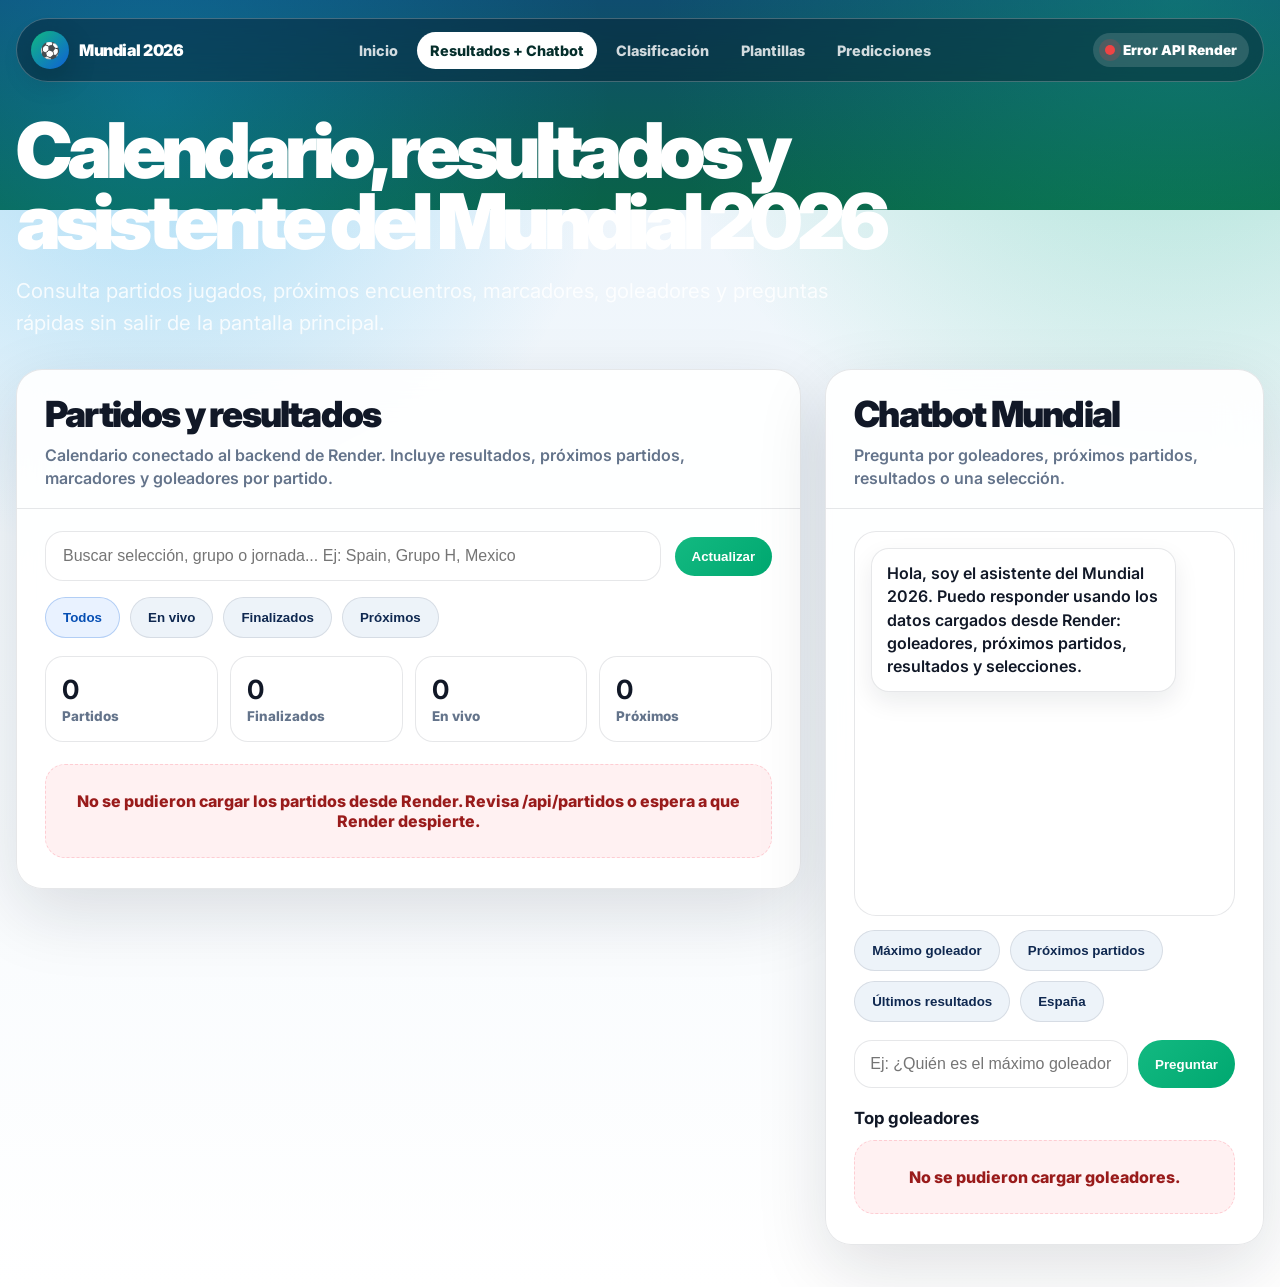
==== commit 97613f91: "Add files via upload" ====
--- a/index.html
+++ b/index.html
@@ -3,425 +3,483 @@
 <head>
   <meta charset="UTF-8" />
   <meta name="viewport" content="width=device-width, initial-scale=1.0" />
-  <title>Mundial 2026 | Resultados en directo e IA</title>
-  <link rel="preconnect" href="https://fonts.googleapis.com">
+  <title>Mundial 2026 | Resultados y Chatbot</title>
   <link rel="preconnect" href="https://fonts.gstatic.com" crossorigin>
-  <link href="https://fonts.googleapis.com/css2?family=Inter:wght@400;600;700;800&display=swap" rel="stylesheet">
+  <link href="https://fonts.googleapis.com/css2?family=Inter:wght@400;600;700;800;900&display=swap" rel="stylesheet">
   <script src="assets/js/api-config.js"></script>
   <style>
     :root {
-      --bg: #eef5ff;
-      --panel: rgba(255,255,255,.92);
-      --panel-strong: #ffffff;
-      --text: #0f172a;
+      --bg: #eef5fb;
+      --panel: rgba(255, 255, 255, .92);
+      --panel-solid: #ffffff;
+      --text: #111827;
       --muted: #64748b;
-      --line: rgba(15,23,42,.10);
-      --blue: #1455d9;
-      --blue2: #0b3ea8;
-      --green: #0ea66b;
-      --green2: #066f4b;
-      --gold: #f5b51b;
+      --line: rgba(15, 23, 42, .10);
+      --blue: #0f5fd7;
+      --blue-2: #e9f2ff;
+      --green: #00a870;
+      --green-2: #e9fff6;
       --red: #dc2626;
-      --shadow: 0 24px 70px rgba(15,23,42,.14);
+      --orange: #f97316;
+      --shadow: 0 24px 70px rgba(15, 23, 42, .13);
       --radius: 26px;
     }
+
     * { box-sizing: border-box; }
+
     body {
       margin: 0;
       font-family: Inter, system-ui, -apple-system, BlinkMacSystemFont, "Segoe UI", sans-serif;
+      color: var(--text);
       background:
-        radial-gradient(circle at 15% 10%, rgba(20,85,217,.26), transparent 28%),
-        radial-gradient(circle at 85% 20%, rgba(14,166,107,.22), transparent 28%),
-        linear-gradient(180deg, #eef5ff 0%, #f8fafc 46%, #ffffff 100%);
-      color: var(--text);
-    }
-    a { color: inherit; text-decoration: none; }
-    .hero {
-      min-height: 360px;
-      padding: 24px clamp(18px, 5vw, 72px) 110px;
-      background:
-        linear-gradient(135deg, rgba(5,34,94,.92), rgba(6,119,92,.88)),
-        radial-gradient(circle at 20% 20%, rgba(255,255,255,.18), transparent 35%);
+        radial-gradient(circle at 12% 8%, rgba(14, 165, 233, .30), transparent 28%),
+        radial-gradient(circle at 92% 0%, rgba(16, 185, 129, .33), transparent 30%),
+        linear-gradient(180deg, #0f4d6f 0, #096347 210px, var(--bg) 210px, #fff 100%);
+      min-height: 100vh;
+    }
+
+    a { color: inherit; }
+
+    .page {
+      width: min(1440px, calc(100% - 32px));
+      margin: 0 auto;
+      padding: 18px 0 42px;
+    }
+
+    .top-nav {
+      position: sticky;
+      top: 0;
+      z-index: 20;
+      display: flex;
+      align-items: center;
+      justify-content: space-between;
+      gap: 14px;
+      padding: 12px 14px;
+      margin-bottom: 34px;
+      border: 1px solid rgba(255, 255, 255, .24);
+      border-radius: 999px;
+      background: rgba(5, 23, 42, .44);
+      backdrop-filter: blur(18px);
       color: #fff;
-      position: relative;
-      overflow: hidden;
-    }
-    .hero::after {
-      content: "";
-      position: absolute;
-      inset: auto -110px -170px auto;
-      width: 440px;
-      height: 440px;
-      background: rgba(255,255,255,.08);
-      border-radius: 999px;
-    }
-    .nav {
-      display: flex;
-      justify-content: space-between;
-      align-items: center;
-      gap: 18px;
-      position: relative;
-      z-index: 2;
-    }
+    }
+
     .brand {
       display: flex;
       align-items: center;
-      gap: 12px;
-      font-weight: 800;
+      gap: 10px;
+      min-width: 165px;
+      font-weight: 900;
       letter-spacing: -.03em;
-    }
+      white-space: nowrap;
+    }
+
     .brand-badge {
-      width: 42px;
-      height: 42px;
+      width: 38px;
+      height: 38px;
       display: grid;
       place-items: center;
-      border-radius: 15px;
-      background: rgba(255,255,255,.16);
-      border: 1px solid rgba(255,255,255,.26);
-      box-shadow: inset 0 0 0 1px rgba(255,255,255,.08);
-    }
+      border-radius: 50%;
+      background: linear-gradient(135deg, #10b981, #0f5fd7);
+      box-shadow: 0 10px 30px rgba(0,0,0,.18);
+    }
+
     .nav-links {
       display: flex;
+      justify-content: center;
+      gap: 6px;
       flex-wrap: wrap;
-      gap: 10px;
-      justify-content: flex-end;
-    }
+    }
+
     .nav-links a {
-      padding: 10px 14px;
-      border: 1px solid rgba(255,255,255,.22);
+      text-decoration: none;
+      padding: 10px 13px;
       border-radius: 999px;
-      color: rgba(255,255,255,.92);
-      background: rgba(255,255,255,.08);
-      font-size: 14px;
-      font-weight: 700;
-    }
-    .nav-links a.active,
-    .nav-links a:hover { background: rgba(255,255,255,.18); }
-    .hero-content {
-      position: relative;
-      z-index: 2;
-      max-width: 980px;
-      margin-top: 58px;
-    }
-    .pill {
+      color: rgba(255,255,255,.82);
+      font-weight: 800;
+      font-size: .9rem;
+      transition: .18s ease;
+    }
+
+    .nav-links a:hover,
+    .nav-links a.active {
+      color: #052e2b;
+      background: #fff;
+    }
+
+    .api-pill {
       display: inline-flex;
       align-items: center;
-      gap: 10px;
-      border: 1px solid rgba(255,255,255,.22);
-      background: rgba(255,255,255,.12);
+      gap: 8px;
+      padding: 9px 12px;
       border-radius: 999px;
-      padding: 9px 14px;
-      color: rgba(255,255,255,.95);
-      font-weight: 800;
-    }
-    .live-dot {
-      width: 11px;
-      height: 11px;
-      border-radius: 999px;
-      background: #22c55e;
-      box-shadow: 0 0 0 8px rgba(34,197,94,.15);
-    }
-    h1 {
-      margin: 22px 0 12px;
-      font-size: clamp(36px, 7vw, 74px);
-      line-height: .96;
-      letter-spacing: -.06em;
-      max-width: 940px;
-    }
+      font-weight: 900;
+      font-size: .85rem;
+      background: rgba(255, 255, 255, .14);
+      color: #fff;
+      white-space: nowrap;
+    }
+
+    .api-dot {
+      width: 10px;
+      height: 10px;
+      border-radius: 50%;
+      background: #fbbf24;
+      box-shadow: 0 0 0 6px rgba(251,191,36,.16);
+    }
+
+    .api-pill.ok .api-dot { background: #22c55e; box-shadow: 0 0 0 6px rgba(34,197,94,.18); }
+    .api-pill.error .api-dot { background: #ef4444; box-shadow: 0 0 0 6px rgba(239,68,68,.18); }
+
+    .hero {
+      color: #fff;
+      margin: 18px 0 30px;
+      display: grid;
+      grid-template-columns: minmax(0, 1.2fr) auto;
+      gap: 20px;
+      align-items: end;
+    }
+
+    .hero h1 {
+      margin: 0;
+      max-width: 950px;
+      font-size: clamp(2.25rem, 6vw, 5.2rem);
+      line-height: .92;
+      letter-spacing: -.07em;
+      font-weight: 900;
+    }
+
     .hero p {
       max-width: 820px;
+      margin: 18px 0 0;
       color: rgba(255,255,255,.82);
-      font-size: clamp(17px, 2.2vw, 22px);
+      font-size: clamp(1rem, 2vw, 1.28rem);
       line-height: 1.55;
-      margin: 0;
-    }
-    .shell {
-      width: min(1480px, calc(100% - 32px));
-      margin: -72px auto 48px;
-      position: relative;
-      z-index: 5;
-      display: grid;
-      grid-template-columns: minmax(0, 1.45fr) minmax(340px, .85fr);
-      gap: 22px;
+    }
+
+    .main-grid {
+      display: grid;
+      grid-template-columns: minmax(0, 1.7fr) minmax(360px, .95fr);
+      gap: 24px;
       align-items: start;
     }
+
     .card {
+      border: 1px solid var(--line);
+      border-radius: var(--radius);
       background: var(--panel);
-      border: 1px solid rgba(255,255,255,.7);
-      border-radius: var(--radius);
+      backdrop-filter: blur(22px);
       box-shadow: var(--shadow);
       overflow: hidden;
-      backdrop-filter: blur(14px);
-    }
+    }
+
     .card-header {
       padding: 26px 28px 18px;
       border-bottom: 1px solid var(--line);
       display: flex;
-      align-items: flex-start;
       justify-content: space-between;
+      align-items: start;
       gap: 18px;
     }
+
     .card-header h2 {
       margin: 0;
-      font-size: clamp(25px, 3vw, 38px);
-      letter-spacing: -.04em;
-    }
-    .subtitle { margin: 7px 0 0; color: var(--muted); line-height: 1.45; }
-    .connection {
-      display: inline-flex;
+      font-size: clamp(1.6rem, 3vw, 2.25rem);
+      letter-spacing: -.05em;
+      line-height: 1;
+      font-weight: 900;
+    }
+
+    .card-header p {
+      margin: 12px 0 0;
+      color: var(--muted);
+      line-height: 1.45;
+      font-weight: 600;
+    }
+
+    .content { padding: 22px 28px 30px; }
+
+    .toolbar {
+      display: grid;
+      grid-template-columns: 1fr auto;
+      gap: 14px;
+      margin-bottom: 16px;
       align-items: center;
-      gap: 8px;
-      white-space: nowrap;
-      padding: 9px 12px;
-      border-radius: 999px;
-      background: #eafaf3;
-      color: #067647;
-      font-weight: 800;
-      font-size: 13px;
-      border: 1px solid #b7efd5;
-    }
-    .connection.error { background: #fff1f2; color: #be123c; border-color: #fecdd3; }
-    .tools {
-      padding: 18px 28px;
-      display: grid;
-      gap: 14px;
-      border-bottom: 1px solid var(--line);
-    }
-    .filter-row {
+    }
+
+    .search {
+      width: 100%;
+      border: 1px solid var(--line);
+      background: #fff;
+      border-radius: 18px;
+      padding: 15px 17px;
+      font-size: 1rem;
+      outline: none;
+    }
+
+    .filter-row, .quick-row {
       display: flex;
       flex-wrap: wrap;
       gap: 10px;
-      align-items: center;
-    }
-    .filter-btn, .primary-btn, .ghost-btn {
+      margin-bottom: 18px;
+    }
+
+    button, .btn {
       border: 0;
       border-radius: 999px;
-      padding: 12px 16px;
-      font-weight: 800;
+      padding: 12px 17px;
+      font-weight: 900;
       cursor: pointer;
-      font-family: inherit;
-      transition: transform .16s ease, box-shadow .16s ease, background .16s ease;
-    }
-    .filter-btn {
-      background: #f1f5f9;
-      color: #334155;
-      border: 1px solid var(--line);
-    }
-    .filter-btn.active { background: #dbeafe; color: var(--blue2); border-color: #bfdbfe; }
-    .primary-btn {
-      background: linear-gradient(135deg, var(--green), #12b981);
-      color: #fff;
-      box-shadow: 0 10px 25px rgba(14,166,107,.22);
-    }
-    .ghost-btn { background: #eef2ff; color: var(--blue2); }
-    .filter-btn:hover, .primary-btn:hover, .ghost-btn:hover { transform: translateY(-1px); }
-    .search-box {
-      width: 100%;
-      border: 1px solid var(--line);
-      border-radius: 18px;
-      padding: 14px 16px;
-      font: inherit;
-      outline: none;
-      background: #fff;
-    }
-    .stats-strip {
-      padding: 18px 28px;
-      display: grid;
-      grid-template-columns: repeat(4, 1fr);
+      color: #0f2850;
+      background: #edf3f9;
+      border: 1px solid var(--line);
+      transition: transform .18s ease, box-shadow .18s ease, background .18s ease;
+    }
+
+    button:hover, .btn:hover { transform: translateY(-1px); box-shadow: 0 12px 28px rgba(15,23,42,.10); }
+    button.active { background: var(--blue-2); color: #064fb4; border-color: rgba(15,95,215,.25); }
+    .btn-primary { background: linear-gradient(135deg, #13b981, #00a870); color: white; border: 0; }
+
+    .stats {
+      display: grid;
+      grid-template-columns: repeat(4, minmax(0, 1fr));
       gap: 12px;
-      background: rgba(248,250,252,.72);
-      border-bottom: 1px solid var(--line);
-    }
+      margin: 18px 0 22px;
+    }
+
     .stat {
       background: #fff;
       border: 1px solid var(--line);
       border-radius: 18px;
-      padding: 14px;
-      min-width: 0;
-    }
-    .stat strong { display: block; font-size: 24px; letter-spacing: -.04em; }
-    .stat span { color: var(--muted); font-weight: 700; font-size: 13px; }
+      padding: 16px;
+    }
+
+    .stat strong { display: block; font-size: 1.65rem; letter-spacing: -.05em; }
+    .stat span { color: var(--muted); font-weight: 800; font-size: .84rem; }
+
     .match-list {
-      padding: 22px 28px 30px;
       display: grid;
       gap: 14px;
     }
+
     .match-card {
+      background: #fff;
       border: 1px solid var(--line);
       border-radius: 22px;
-      background: var(--panel-strong);
-      padding: 18px;
+      padding: 17px;
       display: grid;
       grid-template-columns: 1fr auto 1fr;
       gap: 14px;
       align-items: center;
-      box-shadow: 0 14px 34px rgba(15,23,42,.06);
-    }
-    .team { min-width: 0; }
-    .team.right { text-align: right; }
+      position: relative;
+      overflow: hidden;
+    }
+
+    .match-card::before {
+      content: "";
+      position: absolute;
+      inset: 0 auto 0 0;
+      width: 5px;
+      background: #cbd5e1;
+    }
+    .match-card.final::before { background: var(--green); }
+    .match-card.live::before { background: var(--red); }
+    .match-card.upcoming::before { background: var(--blue); }
+
+    .team {
+      display: flex;
+      align-items: center;
+      gap: 11px;
+      min-width: 0;
+    }
+
+    .team.away { justify-content: flex-end; text-align: right; }
+
+    .flag {
+      width: 44px;
+      height: 44px;
+      border-radius: 50%;
+      display: grid;
+      place-items: center;
+      flex: 0 0 auto;
+      background: #f8fafc;
+      border: 1px solid var(--line);
+      font-size: 1.45rem;
+      box-shadow: inset 0 -8px 16px rgba(15,23,42,.04);
+    }
+
     .team-name {
       display: block;
       font-weight: 900;
-      font-size: 18px;
-      overflow: hidden;
-      text-overflow: ellipsis;
-      white-space: nowrap;
-    }
-    .team-meta { color: var(--muted); font-size: 13px; font-weight: 700; margin-top: 4px; }
-    .scorebox { text-align: center; min-width: 118px; }
+      line-height: 1.1;
+      overflow-wrap: anywhere;
+    }
+
+    .team-sub {
+      display: block;
+      margin-top: 5px;
+      color: var(--muted);
+      font-size: .78rem;
+      font-weight: 700;
+    }
+
+    .score-box {
+      min-width: 116px;
+      text-align: center;
+    }
+
     .score {
-      display: inline-grid;
-      grid-template-columns: 42px 18px 42px;
+      display: inline-flex;
       align-items: center;
+      justify-content: center;
+      min-width: 92px;
+      padding: 11px 14px;
       border-radius: 18px;
-      background: #0f172a;
-      color: #fff;
-      padding: 10px 8px;
+      background: #f8fafc;
+      border: 1px solid var(--line);
+      font-size: 1.55rem;
       font-weight: 900;
-      font-size: 22px;
-      letter-spacing: -.03em;
-    }
+      letter-spacing: -.06em;
+    }
+
     .status {
+      display: inline-flex;
       margin-top: 8px;
-      display: inline-block;
+      padding: 6px 9px;
       border-radius: 999px;
-      padding: 6px 9px;
-      font-size: 12px;
       font-weight: 900;
-      color: var(--muted);
+      font-size: .72rem;
+      color: #334155;
       background: #f1f5f9;
-      border: 1px solid var(--line);
-    }
-    .status.final { background: #ecfdf5; color: #047857; border-color: #bbf7d0; }
-    .status.live { background: #fff7ed; color: #c2410c; border-color: #fed7aa; }
-    .status.upcoming { background: #eff6ff; color: #1d4ed8; border-color: #bfdbfe; }
+    }
+    .status.final { color: #047857; background: #ecfdf5; }
+    .status.live { color: #b91c1c; background: #fef2f2; }
+    .status.upcoming { color: #075985; background: #eff6ff; }
+
     .scorers {
       grid-column: 1 / -1;
-      margin-top: 2px;
-      color: #475569;
-      font-size: 13px;
-      line-height: 1.5;
-      border-top: 1px dashed var(--line);
-      padding-top: 10px;
-    }
-    .empty, .loading, .error-box {
-      padding: 28px;
+      margin-top: 10px;
+      display: grid;
+      gap: 6px;
+      color: var(--muted);
+      font-weight: 700;
+      font-size: .86rem;
+    }
+
+    .scorers strong { color: #334155; }
+
+    .empty, .error-box {
+      padding: 26px;
+      border-radius: 20px;
       text-align: center;
+      font-weight: 800;
+      color: var(--muted);
       border: 1px dashed var(--line);
-      border-radius: 22px;
-      color: var(--muted);
-      background: #fff;
-      font-weight: 700;
-    }
+      background: rgba(255,255,255,.66);
+    }
+
     .error-box { color: #991b1b; background: #fff1f2; border-color: #fecdd3; }
-    .chat-card { position: sticky; top: 18px; }
-    .chat-body { padding: 22px; display: grid; gap: 16px; }
+
+    .chat-card { position: sticky; top: 88px; }
+
     .chat-window {
-      height: 410px;
-      overflow-y: auto;
-      background: linear-gradient(180deg, #f8fafc, #ffffff);
+      height: 385px;
+      overflow: auto;
+      background: rgba(255,255,255,.72);
       border: 1px solid var(--line);
       border-radius: 22px;
       padding: 16px;
       display: flex;
       flex-direction: column;
       gap: 12px;
-    }
-    .message {
-      max-width: 92%;
-      padding: 14px 15px;
+      margin-bottom: 14px;
+    }
+
+    .msg {
+      max-width: 88%;
+      padding: 13px 15px;
       border-radius: 18px;
-      line-height: 1.48;
-      font-size: 15px;
-      box-shadow: 0 10px 25px rgba(15,23,42,.06);
-      white-space: pre-wrap;
-    }
-    .message.user { align-self: flex-end; background: #dbeafe; color: #0b3ea8; border-bottom-right-radius: 6px; }
-    .message.bot { align-self: flex-start; background: #fff; border: 1px solid var(--line); border-bottom-left-radius: 6px; }
-    .quick-grid { display: flex; flex-wrap: wrap; gap: 8px; }
-    .quick-grid button {
-      border: 1px solid #dbeafe;
-      background: #eff6ff;
-      color: #1d4ed8;
-      border-radius: 999px;
-      padding: 9px 11px;
-      font-family: inherit;
-      font-weight: 800;
-      cursor: pointer;
-      font-size: 12px;
-    }
-    .chat-form { display: grid; grid-template-columns: 1fr auto; gap: 10px; }
+      line-height: 1.45;
+      font-weight: 600;
+      box-shadow: 0 10px 24px rgba(15,23,42,.08);
+    }
+
+    .msg.bot { align-self: flex-start; background: #fff; border: 1px solid var(--line); }
+    .msg.user { align-self: flex-end; color: #0745a6; background: #dcecff; }
+    .msg small { display: block; color: var(--muted); font-weight: 800; margin-bottom: 7px; }
+
+    .chat-form {
+      display: grid;
+      grid-template-columns: 1fr auto;
+      gap: 10px;
+      margin-top: 12px;
+    }
+
     .chat-form input {
-      min-width: 0;
       border: 1px solid var(--line);
       border-radius: 18px;
       padding: 14px 15px;
-      font: inherit;
       outline: none;
-    }
-    .side-section { padding: 0 22px 22px; display: grid; gap: 10px; }
-    .side-title { margin: 0; font-size: 18px; letter-spacing: -.03em; }
-    .mini-card {
-      background: #fff;
-      border: 1px solid var(--line);
-      border-radius: 18px;
-      padding: 14px;
+      font-size: 1rem;
+      min-width: 0;
+    }
+
+    .mini-panel { margin-top: 20px; }
+    .mini-panel h3 { margin: 0 0 12px; font-size: 1.05rem; }
+    .scorer-list { display: grid; gap: 10px; }
+    .scorer-card {
       display: flex;
       justify-content: space-between;
+      align-items: center;
       gap: 12px;
-      align-items: center;
-    }
-    .mini-card strong { display: block; font-size: 14px; }
-    .mini-card span { color: var(--muted); font-size: 12px; font-weight: 700; }
-    .badge {
-      border-radius: 999px;
-      background: #fef3c7;
-      color: #92400e;
-      padding: 7px 10px;
+      padding: 12px 14px;
+      border-radius: 16px;
+      background: #fff;
+      border: 1px solid var(--line);
+    }
+    .scorer-card strong { display: block; }
+    .scorer-card span { color: var(--muted); font-size: .82rem; font-weight: 800; }
+    .goal-badge {
+      min-width: 44px;
+      height: 44px;
+      display: grid;
+      place-items: center;
+      border-radius: 14px;
+      background: #ecfdf5;
+      color: #047857;
       font-weight: 900;
-      white-space: nowrap;
-    }
-    .footer-note {
-      width: min(1480px, calc(100% - 32px));
-      margin: 0 auto 44px;
-      color: var(--muted);
-      text-align: center;
-      font-weight: 700;
-    }
-    @media (max-width: 1040px) {
-      .shell { grid-template-columns: 1fr; }
+    }
+
+    @media (max-width: 1050px) {
+      .main-grid { grid-template-columns: 1fr; }
       .chat-card { position: static; }
-      .chat-window { height: 360px; }
-    }
+      .hero { grid-template-columns: 1fr; }
+    }
+
     @media (max-width: 720px) {
-      .hero { padding: 18px 16px 98px; min-height: 330px; }
-      .nav { align-items: flex-start; flex-direction: column; }
-      .nav-links { justify-content: flex-start; }
-      .nav-links a { font-size: 13px; padding: 9px 11px; }
-      .hero-content { margin-top: 36px; }
-      .shell { width: calc(100% - 18px); margin-top: -58px; gap: 14px; }
-      .card-header { padding: 22px 18px 16px; flex-direction: column; }
-      .tools, .stats-strip, .match-list { padding-left: 18px; padding-right: 18px; }
-      .stats-strip { grid-template-columns: repeat(2, 1fr); }
-      .match-card { grid-template-columns: 1fr; text-align: center; }
-      .team.right, .team { text-align: center; }
-      .team-name { white-space: normal; }
-      .scorebox { order: 2; }
-      .team:first-child { order: 1; }
-      .team.right { order: 3; }
-      .scorers { order: 4; }
+      .page { width: min(100% - 20px, 1440px); padding-top: 10px; }
+      .top-nav { border-radius: 24px; align-items: flex-start; flex-direction: column; }
+      .brand { width: 100%; justify-content: space-between; }
+      .nav-links { width: 100%; justify-content: flex-start; }
+      .nav-links a { font-size: .82rem; padding: 9px 10px; }
+      .card-header { padding: 22px 20px 16px; flex-direction: column; }
+      .content { padding: 18px 20px 24px; }
+      .toolbar { grid-template-columns: 1fr; }
+      .stats { grid-template-columns: repeat(2, 1fr); }
+      .match-card { grid-template-columns: 1fr; text-align: left; }
+      .team.away { justify-content: flex-start; text-align: left; flex-direction: row-reverse; }
+      .score-box { text-align: left; }
       .chat-form { grid-template-columns: 1fr; }
-      .primary-btn, .ghost-btn { width: 100%; }
+      .hero { margin-top: 10px; }
     }
   </style>
 </head>
 <body>
-  <header class="hero">
-    <nav class="nav">
-      <a class="brand" href="index.html" aria-label="Inicio Mundial 2026">
+  <div class="page">
+    <nav class="top-nav">
+      <div class="brand">
         <span class="brand-badge">⚽</span>
         <span>Mundial 2026</span>
-      </a>
+      </div>
       <div class="nav-links" aria-label="Navegación principal">
         <a href="inicio.html">Inicio</a>
         <a href="index.html" class="active">Resultados + Chatbot</a>
@@ -429,75 +487,75 @@
         <a href="plantillas.html">Plantillas</a>
         <a href="predicciones.html">Predicciones</a>
       </div>
+      <div id="apiStatus" class="api-pill"><span class="api-dot"></span><span>Conectando API</span></div>
     </nav>
-    <section class="hero-content">
-      <span class="pill"><span class="live-dot"></span> Resultados en directo + asistente IA</span>
-      <h1>Calendario, marcadores y preguntas del Mundial 2026</h1>
-      <p>Consulta partidos jugados, próximos encuentros y usa el chatbot en la misma pantalla para preguntar por goleadores, clasificación, selecciones o resultados.</p>
-    </section>
-  </header>
-
-  <main class="shell">
-    <section class="card" aria-labelledby="matches-title">
-      <div class="card-header">
-        <div>
-          <h2 id="matches-title">Partidos y resultados</h2>
-          <p class="subtitle">Primera pantalla del portal: calendario, resultados y estado actualizado desde Render.</p>
+
+    <header class="hero">
+      <div>
+        <h1>Calendario, resultados y asistente del Mundial 2026</h1>
+        <p>Consulta partidos jugados, próximos encuentros, marcadores, goleadores y preguntas rápidas sin salir de la pantalla principal.</p>
+      </div>
+    </header>
+
+    <main class="main-grid">
+      <section class="card" aria-labelledby="matchesTitle">
+        <div class="card-header">
+          <div>
+            <h2 id="matchesTitle">Partidos y resultados</h2>
+            <p>Calendario conectado al backend de Render. Incluye resultados, próximos partidos, marcadores y goleadores por partido.</p>
+          </div>
         </div>
-        <span id="apiStatus" class="connection"><span class="live-dot"></span> Comprobando API</span>
-      </div>
-
-      <div class="tools">
-        <input id="searchInput" class="search-box" type="search" placeholder="Buscar selección, grupo o jornada... Ej: Spain, Grupo H, Mexico" />
-        <div class="filter-row">
-          <button class="filter-btn active" data-filter="all">Todos</button>
-          <button class="filter-btn" data-filter="live">En vivo</button>
-          <button class="filter-btn" data-filter="finished">Finalizados</button>
-          <button class="filter-btn" data-filter="upcoming">Próximos</button>
-          <button id="reloadBtn" class="primary-btn" type="button">Actualizar</button>
+        <div class="content">
+          <div class="toolbar">
+            <input id="searchInput" class="search" type="search" placeholder="Buscar selección, grupo o jornada... Ej: Spain, Grupo H, Mexico" />
+            <button id="refreshBtn" class="btn-primary" type="button">Actualizar</button>
+          </div>
+          <div class="filter-row" role="tablist" aria-label="Filtros de partidos">
+            <button data-filter="all" class="filter-btn active" type="button">Todos</button>
+            <button data-filter="live" class="filter-btn" type="button">En vivo</button>
+            <button data-filter="finished" class="filter-btn" type="button">Finalizados</button>
+            <button data-filter="upcoming" class="filter-btn" type="button">Próximos</button>
+          </div>
+          <div class="stats">
+            <div class="stat"><strong id="totalCount">0</strong><span>Partidos</span></div>
+            <div class="stat"><strong id="finishedCount">0</strong><span>Finalizados</span></div>
+            <div class="stat"><strong id="liveCount">0</strong><span>En vivo</span></div>
+            <div class="stat"><strong id="upcomingCount">0</strong><span>Próximos</span></div>
+          </div>
+          <div id="matchesList" class="match-list"><div class="empty">Cargando partidos...</div></div>
         </div>
-      </div>
-
-      <div class="stats-strip">
-        <div class="stat"><strong id="statTotal">0</strong><span>Partidos</span></div>
-        <div class="stat"><strong id="statFinished">0</strong><span>Finalizados</span></div>
-        <div class="stat"><strong id="statLive">0</strong><span>En vivo</span></div>
-        <div class="stat"><strong id="statUpcoming">0</strong><span>Próximos</span></div>
-      </div>
-
-      <div id="matchList" class="match-list">
-        <div class="loading">Cargando calendario desde Render...</div>
-      </div>
-    </section>
-
-    <aside class="card chat-card" aria-labelledby="chat-title">
-      <div class="card-header">
-        <div>
-          <h2 id="chat-title">Chatbot Mundial</h2>
-          <p class="subtitle">Pregunta sin salir de los resultados.</p>
+      </section>
+
+      <aside class="card chat-card" aria-labelledby="chatTitle">
+        <div class="card-header">
+          <div>
+            <h2 id="chatTitle">Chatbot Mundial</h2>
+            <p>Pregunta por goleadores, próximos partidos, resultados o una selección.</p>
+          </div>
         </div>
-      </div>
-      <div class="chat-body">
-        <div id="chatWindow" class="chat-window" aria-live="polite"></div>
-        <div class="quick-grid" aria-label="Preguntas rápidas">
-          <button type="button" data-question="¿Quién es el máximo goleador?">Máximo goleador</button>
-          <button type="button" data-question="Dame la clasificación general">Clasificación</button>
-          <button type="button" data-question="¿Qué partidos hay próximos?">Próximos partidos</button>
-          <button type="button" data-question="¿Quién lidera el grupo A?">Líder grupo A</button>
+        <div class="content">
+          <div id="chatWindow" class="chat-window" aria-live="polite">
+            <div class="msg bot">Hola, soy el asistente del Mundial 2026. Puedo responder usando los datos cargados desde Render: goleadores, próximos partidos, resultados y selecciones.</div>
+          </div>
+          <div class="quick-row">
+            <button type="button" class="quick" data-q="¿Quién es el máximo goleador?">Máximo goleador</button>
+            <button type="button" class="quick" data-q="Dame los próximos partidos">Próximos partidos</button>
+            <button type="button" class="quick" data-q="Dame los últimos resultados">Últimos resultados</button>
+            <button type="button" class="quick" data-q="¿Cuándo juega España?">España</button>
+          </div>
+          <form id="chatForm" class="chat-form">
+            <input id="chatInput" type="text" placeholder="Ej: ¿Quién es el máximo goleador?" autocomplete="off" />
+            <button class="btn-primary" type="submit">Preguntar</button>
+          </form>
+
+          <div class="mini-panel">
+            <h3>Top goleadores</h3>
+            <div id="topScorers" class="scorer-list"><div class="empty">Cargando goleadores...</div></div>
+          </div>
         </div>
-        <form id="chatForm" class="chat-form">
-          <input id="chatInput" type="text" autocomplete="off" placeholder="Ej: ¿Quién es el máximo goleador?" required />
-          <button class="primary-btn" type="submit">Preguntar</button>
-        </form>
-      </div>
-      <section class="side-section">
-        <h3 class="side-title">Top goleadores</h3>
-        <div id="topScorersMini"><div class="loading">Cargando...</div></div>
-      </section>
-    </aside>
-  </main>
-
-  <p class="footer-note">Backend conectado a Render. En plan Free puede tardar unos segundos si el servicio estaba dormido.</p>
+      </aside>
+    </main>
+  </div>
 
   <script>
     const API_BASE = (window.MUNDIAL_2026_API_BASE || "https://mundial-2026-api-8dvp.onrender.com").replace(/\/$/, "");
@@ -505,34 +563,103 @@
     const state = {
       matches: [],
       scorers: [],
+      classification: [],
       filter: "all",
       search: ""
     };
 
-    const $ = (selector) => document.querySelector(selector);
-    const $$ = (selector) => Array.from(document.querySelectorAll(selector));
-
-    function normalizeText(value) {
-      return String(value ?? "")
-        .replace(/[{}"“”]/g, "")
-        .replace(/Ã¡/g, "á").replace(/Ã©/g, "é").replace(/Ã­/g, "í").replace(/Ã³/g, "ó").replace(/Ãº/g, "ú")
-        .replace(/Ã±/g, "ñ").replace(/Ã§/g, "ç").replace(/Ä‡/g, "ć").replace(/ÄÃ­/g, "čí")
-        .replace(/â/g, "")
-        .trim();
-    }
-
-    function getTeamName(match, side) {
-      const direct = match[`${side}_team_name_en`];
-      const label = match[`${side}_team_label`];
-      return normalizeText(direct || label || "Por definir");
-    }
-
-    function getStatus(match) {
+    const FLAGS = {
+      "Mexico":"🇲🇽", "South Africa":"🇿🇦", "South Korea":"🇰🇷", "Czech Republic":"🇨🇿", "Czechia":"🇨🇿",
+      "Canada":"🇨🇦", "Bosnia and Herzegovina":"🇧🇦", "Qatar":"🇶🇦", "Switzerland":"🇨🇭",
+      "Brazil":"🇧🇷", "Morocco":"🇲🇦", "Haiti":"🇭🇹", "Scotland":"🏴",
+      "United States":"🇺🇸", "USA":"🇺🇸", "Paraguay":"🇵🇾", "Australia":"🇦🇺", "Turkey":"🇹🇷",
+      "Germany":"🇩🇪", "Curaçao":"🇨🇼", "Curacao":"🇨🇼", "CuraÃ§ao":"🇨🇼", "Ivory Coast":"🇨🇮", "Ecuador":"🇪🇨",
+      "Netherlands":"🇳🇱", "Japan":"🇯🇵", "Sweden":"🇸🇪", "Tunisia":"🇹🇳",
+      "Belgium":"🇧🇪", "Egypt":"🇪🇬", "Iran":"🇮🇷", "New Zealand":"🇳🇿",
+      "Spain":"🇪🇸", "Cape Verde":"🇨🇻", "Saudi Arabia":"🇸🇦", "Uruguay":"🇺🇾",
+      "France":"🇫🇷", "Senegal":"🇸🇳", "Iraq":"🇮🇶", "Norway":"🇳🇴",
+      "Argentina":"🇦🇷", "Algeria":"🇩🇿", "Austria":"🇦🇹", "Jordan":"🇯🇴",
+      "Portugal":"🇵🇹", "Democratic Republic of the Congo":"🇨🇩", "DR Congo":"🇨🇩", "Uzbekistan":"🇺🇿", "Colombia":"🇨🇴",
+      "England":"🏴", "Croatia":"🇭🇷", "Ghana":"🇬🇭", "Panama":"🇵🇦"
+    };
+
+    const TEAM_ALIASES = {
+      "españa": "Spain", "espana": "Spain", "méxico": "Mexico", "mexico": "Mexico", "estados unidos": "United States",
+      "eeuu": "United States", "usa": "United States", "alemania": "Germany", "brasil": "Brazil", "argentina": "Argentina",
+      "francia": "France", "inglaterra": "England", "portugal": "Portugal", "uruguay": "Uruguay", "australia": "Australia"
+    };
+
+    function fixText(value) {
+      if (value == null) return "";
+      return String(value)
+        .replaceAll("Ã¡", "á").replaceAll("Ã©", "é").replaceAll("Ã­", "í").replaceAll("Ã³", "ó").replaceAll("Ãº", "ú")
+        .replaceAll("Ã±", "ñ").replaceAll("Ã§", "ç").replaceAll("Ä‡", "ć").replaceAll("ÄÃ­", "í")
+        .replaceAll("â", "").replaceAll("\u0000", "").trim();
+    }
+
+    function asArray(payload) {
+      if (Array.isArray(payload)) return payload;
+      if (!payload || typeof payload !== "object") return [];
+      return payload.data || payload.results || payload.items || payload.matches || payload.partidos || payload.goleadores || payload.classification || [];
+    }
+
+    async function fetchJson(path, options = {}) {
+      const response = await fetch(`${API_BASE}${path}`, {
+        headers: { "Content-Type": "application/json", ...(options.headers || {}) },
+        ...options
+      });
+      if (!response.ok) throw new Error(`HTTP ${response.status} en ${path}`);
+      return response.json();
+    }
+
+    function isFinished(match) {
+      const finished = String(match.finished).toLowerCase();
       const elapsed = String(match.time_elapsed || "").toLowerCase();
-      const finished = String(match.finished).toLowerCase() === "true" || match.finished === true;
-      if (finished || elapsed === "finished") return "finished";
-      if (["live", "playing", "inprogress", "in_progress"].includes(elapsed)) return "live";
+      return finished === "true" || finished === "1" || elapsed === "finished" || elapsed === "complete";
+    }
+
+    function isLive(match) {
+      const elapsed = String(match.time_elapsed || "").toLowerCase();
+      if (isFinished(match)) return false;
+      return elapsed.includes("live") || elapsed.includes("playing") || /^\d+$/.test(elapsed) || elapsed.includes("+");
+    }
+
+    function matchStatus(match) {
+      if (isFinished(match)) return "finished";
+      if (isLive(match)) return "live";
       return "upcoming";
+    }
+
+    function teamHome(match) { return fixText(match.home_team_name_en || match.home_team_label || match.home_team || "Por definir"); }
+    function teamAway(match) { return fixText(match.away_team_name_en || match.away_team_label || match.away_team || "Por definir"); }
+    function flag(name) { return FLAGS[name] || "🏳️"; }
+
+    function parseDate(value) {
+      if (!value) return null;
+      const raw = String(value).trim();
+      const match = raw.match(/^(\d{2})\/(\d{2})\/(\d{4})\s+(\d{1,2}):(\d{2})/);
+      if (match) {
+        const [, mm, dd, yyyy, hh, min] = match;
+        return new Date(Number(yyyy), Number(mm) - 1, Number(dd), Number(hh), Number(min));
+      }
+      const parsed = new Date(raw);
+      return isNaN(parsed) ? null : parsed;
+    }
+
+    function formatDate(value) {
+      const date = parseDate(value);
+      if (!date) return fixText(value || "Fecha pendiente");
+      return new Intl.DateTimeFormat("es-ES", { day: "2-digit", month: "short", hour: "2-digit", minute: "2-digit" }).format(date);
+    }
+
+    function parseScorers(value) {
+      if (!value) return [];
+      if (Array.isArray(value)) return value.map(fixText).filter(Boolean);
+      return String(value)
+        .replace(/[{}]/g, "")
+        .split(/,(?=(?:[^"]*"[^"]*")*[^"]*$)/)
+        .map(v => fixText(v.replace(/^"|"$/g, "")))
+        .filter(Boolean);
     }
 
     function statusLabel(status) {
@@ -541,230 +668,227 @@
       return "Próximo";
     }
 
-    function formatDate(value) {
-      if (!value) return "Fecha por confirmar";
-      const raw = String(value).trim();
-      const [datePart, timePart = ""] = raw.split(" ");
-      const [month, day, year] = datePart.split("/");
-      if (!month || !day || !year) return raw;
-      const date = new Date(`${year}-${month}-${day}T${timePart || "00:00"}:00`);
-      if (Number.isNaN(date.getTime())) return raw;
-      return new Intl.DateTimeFormat("es-ES", {
-        weekday: "short",
-        day: "2-digit",
-        month: "short",
-        hour: "2-digit",
-        minute: "2-digit"
-      }).format(date);
-    }
-
-    function parseMatchDate(match) {
-      const raw = String(match.local_date || "");
-      const [datePart, timePart = "00:00"] = raw.split(" ");
-      const [month, day, year] = datePart.split("/");
-      const date = new Date(`${year || 3000}-${month || 1}-${day || 1}T${timePart}:00`);
-      return Number.isNaN(date.getTime()) ? new Date("3000-01-01") : date;
-    }
-
-    function scorersText(match) {
-      const home = normalizeText(match.home_scorers);
-      const away = normalizeText(match.away_scorers);
-      const parts = [];
-      if (home && home !== "null") parts.push(`${getTeamName(match, "home")}: ${home}`);
-      if (away && away !== "null") parts.push(`${getTeamName(match, "away")}: ${away}`);
-      return parts.join(" · ");
-    }
-
-    async function apiGet(path) {
-      const res = await fetch(`${API_BASE}${path}`);
-      if (!res.ok) throw new Error(`HTTP ${res.status}`);
-      return res.json();
-    }
-
-    async function apiPost(path, body) {
-      const res = await fetch(`${API_BASE}${path}`, {
-        method: "POST",
-        headers: { "Content-Type": "application/json" },
-        body: JSON.stringify(body)
-      });
-      if (!res.ok) throw new Error(`HTTP ${res.status}`);
-      return res.json();
-    }
-
-    function updateApiStatus(ok, text) {
-      const el = $("#apiStatus");
-      el.classList.toggle("error", !ok);
-      el.innerHTML = ok ? `<span class="live-dot"></span> ${text}` : `⚠️ ${text}`;
-    }
-
-    async function checkHealth() {
-      try {
-        await apiGet("/health");
-        updateApiStatus(true, "Backend operativo");
-      } catch (error) {
-        updateApiStatus(false, "Backend no disponible");
-      }
-    }
-
-    async function loadData() {
-      $("#matchList").innerHTML = `<div class="loading">Cargando calendario desde Render...</div>`;
-      try {
-        const [matches, scorers] = await Promise.all([
-          apiGet("/api/partidos"),
-          apiGet("/api/goleadores").catch(() => [])
-        ]);
-        state.matches = Array.isArray(matches) ? matches.sort((a,b) => parseMatchDate(a) - parseMatchDate(b)) : [];
-        state.scorers = Array.isArray(scorers) ? scorers : [];
-        renderStats();
-        renderMatches();
-        renderTopScorers();
-      } catch (error) {
-        $("#matchList").innerHTML = `<div class="error-box">No se pudieron cargar los partidos desde Render. Revisa /api/partidos o CORS.</div>`;
-      }
-    }
-
     function renderStats() {
       const total = state.matches.length;
-      const finished = state.matches.filter(m => getStatus(m) === "finished").length;
-      const live = state.matches.filter(m => getStatus(m) === "live").length;
-      const upcoming = state.matches.filter(m => getStatus(m) === "upcoming").length;
-      $("#statTotal").textContent = total;
-      $("#statFinished").textContent = finished;
-      $("#statLive").textContent = live;
-      $("#statUpcoming").textContent = upcoming;
-    }
-
-    function matchPasses(match) {
-      const status = getStatus(match);
-      if (state.filter !== "all" && status !== state.filter) return false;
+      const finished = state.matches.filter(isFinished).length;
+      const live = state.matches.filter(isLive).length;
+      const upcoming = state.matches.filter(m => matchStatus(m) === "upcoming").length;
+      document.getElementById("totalCount").textContent = total;
+      document.getElementById("finishedCount").textContent = finished;
+      document.getElementById("liveCount").textContent = live;
+      document.getElementById("upcomingCount").textContent = upcoming;
+    }
+
+    function filteredMatches() {
       const q = state.search.toLowerCase().trim();
-      if (!q) return true;
-      const haystack = [
-        getTeamName(match, "home"), getTeamName(match, "away"),
-        match.group, match.matchday, match.type, match.local_date
-      ].join(" ").toLowerCase();
-      return haystack.includes(q.replace("grupo", "").trim()) || haystack.includes(q);
+      return state.matches.filter(match => {
+        const status = matchStatus(match);
+        if (state.filter !== "all" && state.filter !== status) return false;
+        if (!q) return true;
+        const text = [teamHome(match), teamAway(match), match.group, match.matchday, match.local_date, match.type].join(" ").toLowerCase();
+        return text.includes(q) || text.includes(q.replace("grupo ", ""));
+      });
+    }
+
+    function sortMatches(matches) {
+      return [...matches].sort((a, b) => {
+        const da = parseDate(a.local_date)?.getTime() || 0;
+        const db = parseDate(b.local_date)?.getTime() || 0;
+        return da - db;
+      });
     }
 
     function renderMatches() {
-      const list = $("#matchList");
-      const filtered = state.matches.filter(matchPasses);
-      if (!filtered.length) {
-        list.innerHTML = `<div class="empty">No hay partidos para ese filtro.</div>`;
+      renderStats();
+      const list = document.getElementById("matchesList");
+      const matches = sortMatches(filteredMatches());
+      if (!matches.length) {
+        list.innerHTML = `<div class="empty">No hay partidos para ese filtro. Pulsa Actualizar o revisa la conexión con Render.</div>`;
         return;
       }
-      list.innerHTML = filtered.map(match => {
-        const status = getStatus(match);
-        const home = getTeamName(match, "home");
-        const away = getTeamName(match, "away");
+
+      list.innerHTML = matches.map(match => {
+        const home = teamHome(match);
+        const away = teamAway(match);
+        const status = matchStatus(match);
         const homeScore = Number(match.home_score ?? 0);
         const awayScore = Number(match.away_score ?? 0);
-        const scorers = scorersText(match);
+        const homeScorers = parseScorers(match.home_scorers);
+        const awayScorers = parseScorers(match.away_scorers);
+        const showScore = status !== "upcoming" || homeScore > 0 || awayScore > 0;
+        const scoreText = showScore ? `${homeScore} - ${awayScore}` : "vs";
         return `
-          <article class="match-card">
-            <div class="team">
-              <span class="team-name">${home}</span>
-              <div class="team-meta">Grupo ${normalizeText(match.group || "-")} · Jornada ${match.matchday || "-"}</div>
+          <article class="match-card ${status}">
+            <div class="team home">
+              <span class="flag">${flag(home)}</span>
+              <div><span class="team-name">${home}</span><span class="team-sub">Grupo ${fixText(match.group || "-")} · J${fixText(match.matchday || "-")}</span></div>
             </div>
-            <div class="scorebox">
-              <div class="score"><span>${homeScore}</span><span>-</span><span>${awayScore}</span></div>
+            <div class="score-box">
+              <div class="score">${scoreText}</div>
               <div class="status ${status}">${statusLabel(status)} · ${formatDate(match.local_date)}</div>
             </div>
-            <div class="team right">
-              <span class="team-name">${away}</span>
-              <div class="team-meta">${normalizeText(match.type || "group")}</div>
+            <div class="team away">
+              <div><span class="team-name">${away}</span><span class="team-sub">${fixText(match.type || "group")}</span></div>
+              <span class="flag">${flag(away)}</span>
             </div>
-            ${scorers ? `<div class="scorers">⚽ ${scorers}</div>` : ""}
-          </article>
-        `;
+            ${(homeScorers.length || awayScorers.length) ? `
+              <div class="scorers">
+                ${homeScorers.length ? `<div><strong>${home}:</strong> ${homeScorers.join(", ")}</div>` : ""}
+                ${awayScorers.length ? `<div><strong>${away}:</strong> ${awayScorers.join(", ")}</div>` : ""}
+              </div>` : ""}
+          </article>`;
       }).join("");
     }
 
-    function renderTopScorers() {
-      const target = $("#topScorersMini");
-      const top = state.scorers.slice(0, 5);
-      if (!top.length) {
-        target.innerHTML = `<div class="empty">Sin goleadores todavía.</div>`;
+    function renderScorers() {
+      const holder = document.getElementById("topScorers");
+      const scorers = [...state.scorers]
+        .filter(s => s && s.player)
+        .sort((a, b) => Number(b.goals || 0) - Number(a.goals || 0))
+        .slice(0, 8);
+      if (!scorers.length) {
+        holder.innerHTML = `<div class="empty">Sin goleadores cargados.</div>`;
         return;
       }
-      target.innerHTML = top.map(player => `
-        <div class="mini-card">
-          <div>
-            <strong>${normalizeText(player.player)}</strong>
-            <span>${normalizeText(player.team || "-")}</span>
-          </div>
-          <span class="badge">${player.goals || 0} gol${Number(player.goals) === 1 ? "" : "es"}</span>
-        </div>
-      `).join("");
-    }
-
-    function addMessage(text, sender = "bot") {
-      const win = $("#chatWindow");
-      const msg = document.createElement("div");
-      msg.className = `message ${sender}`;
-      msg.textContent = text;
-      win.appendChild(msg);
-      win.scrollTop = win.scrollHeight;
-      return msg;
-    }
-
-    function localFallbackAnswer(question) {
+      holder.innerHTML = scorers.map((s, idx) => `
+        <div class="scorer-card">
+          <div><strong>${idx + 1}. ${fixText(s.player)}</strong><span>${flag(fixText(s.team))} ${fixText(s.team)}</span></div>
+          <div class="goal-badge">${Number(s.goals || 0)}</div>
+        </div>`).join("");
+    }
+
+    function setApiStatus(type, text) {
+      const el = document.getElementById("apiStatus");
+      el.className = `api-pill ${type || ""}`.trim();
+      el.querySelector("span:last-child").textContent = text;
+    }
+
+    async function loadData() {
+      const list = document.getElementById("matchesList");
+      list.innerHTML = `<div class="empty">Cargando partidos desde Render...</div>`;
+      setApiStatus("", "Conectando API");
+      try {
+        const [health, partidos, goleadores] = await Promise.all([
+          fetchJson("/health").catch(() => ({ status: "unknown" })),
+          fetchJson("/api/partidos"),
+          fetchJson("/api/goleadores")
+        ]);
+        state.matches = asArray(partidos);
+        state.scorers = asArray(goleadores);
+        setApiStatus("ok", `Backend operativo · ${state.matches.length} partidos`);
+        renderMatches();
+        renderScorers();
+      } catch (error) {
+        console.error(error);
+        setApiStatus("error", "Error API Render");
+        list.innerHTML = `<div class="error-box">No se pudieron cargar los partidos desde Render. Revisa /api/partidos o espera a que Render despierte.</div>`;
+        document.getElementById("topScorers").innerHTML = `<div class="error-box">No se pudieron cargar goleadores.</div>`;
+      }
+    }
+
+    function appendMessage(role, html) {
+      const chat = document.getElementById("chatWindow");
+      const item = document.createElement("div");
+      item.className = `msg ${role}`;
+      item.innerHTML = html;
+      chat.appendChild(item);
+      chat.scrollTop = chat.scrollHeight;
+    }
+
+    function maxScorerAnswer() {
+      const scorers = [...state.scorers].filter(s => s.player).sort((a, b) => Number(b.goals || 0) - Number(a.goals || 0));
+      if (!scorers.length) return "Todavía no tengo goleadores cargados. Pulsa Actualizar para recargar datos desde Render.";
+      const topGoals = Number(scorers[0].goals || 0);
+      const top = scorers.filter(s => Number(s.goals || 0) === topGoals).slice(0, 6);
+      return `Máximo goleador actual: <strong>${fixText(top[0].player)}</strong> (${fixText(top[0].team)}) con <strong>${topGoals} gol${topGoals === 1 ? "" : "es"}</strong>.${top.length > 1 ? `<br><br>Empatados arriba: ${top.map(s => `${fixText(s.player)} (${fixText(s.team)})`).join(", ")}.` : ""}`;
+    }
+
+    function upcomingAnswer() {
+      const upcoming = sortMatches(state.matches.filter(m => matchStatus(m) === "upcoming")).slice(0, 5);
+      if (!upcoming.length) return "No encuentro próximos partidos cargados.";
+      return `Próximos partidos:<br>${upcoming.map(m => `• ${flag(teamHome(m))} <strong>${teamHome(m)}</strong> vs ${flag(teamAway(m))} <strong>${teamAway(m)}</strong> · ${formatDate(m.local_date)}`).join("<br>")}`;
+    }
+
+    function resultsAnswer() {
+      const finished = sortMatches(state.matches.filter(isFinished)).slice(-5).reverse();
+      if (!finished.length) return "Todavía no encuentro partidos finalizados.";
+      return `Últimos resultados:<br>${finished.map(m => `• ${flag(teamHome(m))} <strong>${teamHome(m)}</strong> ${m.home_score ?? 0} - ${m.away_score ?? 0} <strong>${teamAway(m)}</strong> ${flag(teamAway(m))}`).join("<br>")}`;
+    }
+
+    function teamAnswer(question) {
       const q = question.toLowerCase();
-      if (q.includes("goleador") || q.includes("goles")) {
-        const top = state.scorers[0];
-        if (top) return `El máximo goleador actual es ${normalizeText(top.player)} (${normalizeText(top.team)}) con ${top.goals} gol(es).`;
+      const alias = Object.keys(TEAM_ALIASES).find(k => q.includes(k));
+      if (!alias) return null;
+      const team = TEAM_ALIASES[alias];
+      const matches = sortMatches(state.matches.filter(m => teamHome(m) === team || teamAway(m) === team));
+      if (!matches.length) return `No encuentro partidos de ${team}.`;
+      return `Partidos de ${flag(team)} <strong>${team}</strong>:<br>${matches.slice(0, 6).map(m => {
+        const status = matchStatus(m);
+        return `• ${teamHome(m)} ${status === "upcoming" ? "vs" : `${m.home_score ?? 0} - ${m.away_score ?? 0}`} ${teamAway(m)} · ${statusLabel(status)} · ${formatDate(m.local_date)}`;
+      }).join("<br>")}`;
+    }
+
+    async function answerQuestion(question) {
+      const q = question.toLowerCase().normalize("NFD").replace(/[\u0300-\u036f]/g, "");
+      if (q.includes("goleador") || q.includes("maximo")) return maxScorerAnswer();
+      if (q.includes("proximo") || q.includes("siguiente") || q.includes("calendario")) return upcomingAnswer();
+      if (q.includes("resultado") || q.includes("jugado") || q.includes("finalizado")) return resultsAnswer();
+      if (q.includes("clasificacion") || q.includes("grupo") || q.includes("lider")) {
+        return `La clasificación está separada en una página propia: <a href="clasificacion.html"><strong>abrir clasificación por grupos</strong></a>. También puedo responder por próximos partidos, resultados y goleadores desde esta pantalla.`;
       }
-      if (q.includes("próximo") || q.includes("proximo") || q.includes("partidos")) {
-        const upcoming = state.matches.filter(m => getStatus(m) === "upcoming").slice(0, 5);
-        if (upcoming.length) return upcoming.map(m => `${formatDate(m.local_date)}: ${getTeamName(m,"home")} vs ${getTeamName(m,"away")}`).join("\n");
+      const byTeam = teamAnswer(question);
+      if (byTeam) return byTeam;
+
+      try {
+        const response = await fetchJson("/api/qa", {
+          method: "POST",
+          body: JSON.stringify({ question })
+        });
+        const backendAnswer = response.answer || response.response || response.message;
+        if (backendAnswer && !backendAnswer.toLowerCase().includes("no tengo datos")) return fixText(backendAnswer);
+      } catch (error) {
+        console.warn("Fallback local por error QA", error);
       }
-      return "No he podido obtener respuesta del backend, pero la API de partidos está cargada. Prueba con: máximo goleador, próximos partidos o líder de grupo.";
-    }
-
-    async function askBot(question) {
-      const clean = question.trim();
-      if (!clean) return;
-      addMessage(clean, "user");
-      const typing = addMessage("Pensando con datos del Mundial 2026...", "bot");
-      try {
-        const data = await apiPost("/api/qa", { question: clean });
-        typing.textContent = data.answer || data.response || JSON.stringify(data, null, 2);
-      } catch (error) {
-        typing.textContent = localFallbackAnswer(clean);
-      }
-    }
-
-    function bindEvents() {
-      $$(".filter-btn").forEach(btn => {
-        btn.addEventListener("click", () => {
-          $$(".filter-btn").forEach(b => b.classList.remove("active"));
-          btn.classList.add("active");
-          state.filter = btn.dataset.filter;
-          renderMatches();
-        });
-      });
-      $("#searchInput").addEventListener("input", (event) => {
-        state.search = event.target.value;
+      return "Puedo ayudarte con: máximo goleador, próximos partidos, últimos resultados o partidos de una selección. Prueba: ¿Cuándo juega España?";
+    }
+
+    document.getElementById("refreshBtn").addEventListener("click", loadData);
+    document.getElementById("searchInput").addEventListener("input", event => {
+      state.search = event.target.value;
+      renderMatches();
+    });
+
+    document.querySelectorAll(".filter-btn").forEach(btn => {
+      btn.addEventListener("click", () => {
+        document.querySelectorAll(".filter-btn").forEach(b => b.classList.remove("active"));
+        btn.classList.add("active");
+        state.filter = btn.dataset.filter;
         renderMatches();
       });
-      $("#reloadBtn").addEventListener("click", loadData);
-      $("#chatForm").addEventListener("submit", (event) => {
-        event.preventDefault();
-        const input = $("#chatInput");
-        askBot(input.value);
-        input.value = "";
+    });
+
+    document.querySelectorAll(".quick").forEach(btn => {
+      btn.addEventListener("click", () => {
+        document.getElementById("chatInput").value = btn.dataset.q;
+        document.getElementById("chatForm").requestSubmit();
       });
-      $$("[data-question]").forEach(btn => {
-        btn.addEventListener("click", () => askBot(btn.dataset.question));
-      });
-    }
-
-    document.addEventListener("DOMContentLoaded", async () => {
-      bindEvents();
-      addMessage("Hola, soy el asistente del Mundial 2026. Puedes preguntarme por máximos goleadores, próximos partidos, clasificación o selecciones.", "bot");
-      await checkHealth();
-      await loadData();
     });
+
+    document.getElementById("chatForm").addEventListener("submit", async event => {
+      event.preventDefault();
+      const input = document.getElementById("chatInput");
+      const question = input.value.trim();
+      if (!question) return;
+      appendMessage("user", fixText(question));
+      input.value = "";
+      appendMessage("bot", "Consultando datos del Mundial...");
+      const chat = document.getElementById("chatWindow");
+      const loading = chat.lastElementChild;
+      const answer = await answerQuestion(question);
+      loading.innerHTML = answer;
+    });
+
+    loadData();
   </script>
 </body>
 </html>
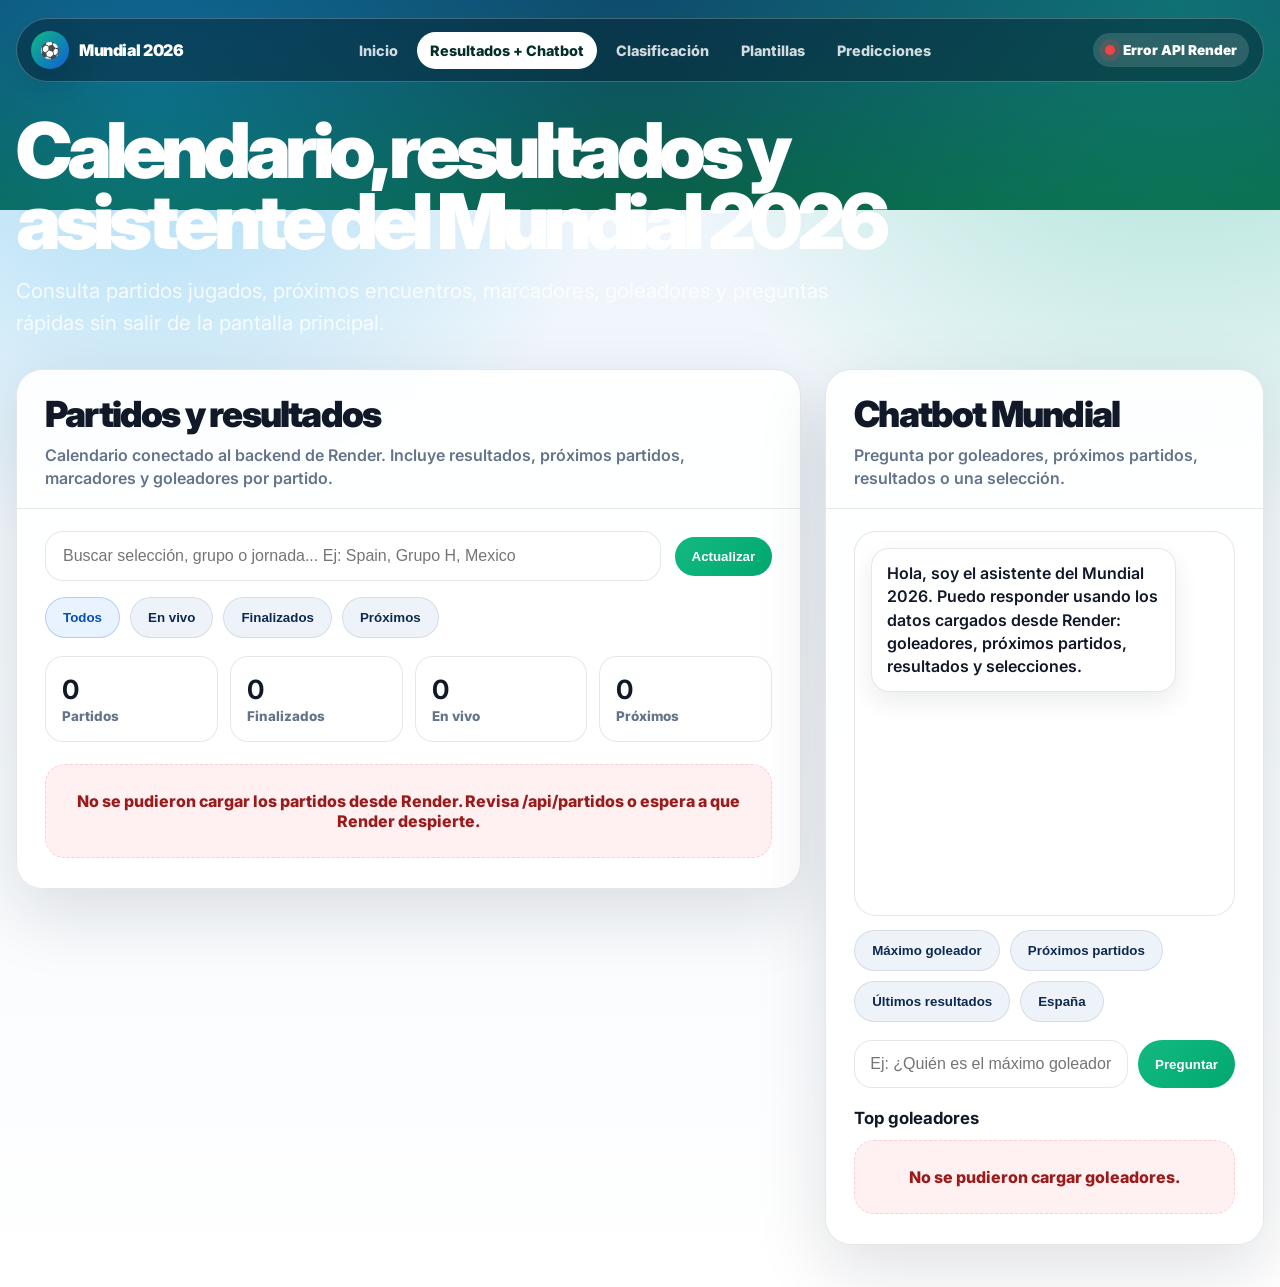
==== commit 61649d53: "Mejorar interfaz responsiva, añadir imágenes de banderas (FlagCDN) y agregar Chatbot de clasificació" ====
--- a/index.html
+++ b/index.html
@@ -305,6 +305,29 @@
       border: 1px solid var(--line);
       font-size: 1.45rem;
       box-shadow: inset 0 -8px 16px rgba(15,23,42,.04);
+      overflow: hidden;
+    }
+
+    .flag-img {
+      width: 24px;
+      height: 18px;
+      object-fit: cover;
+      border-radius: 4px;
+      box-shadow: 0 1px 3px rgba(15,23,42,0.15);
+      border: 1px solid rgba(15,23,42,0.08);
+      display: inline-block;
+      vertical-align: middle;
+      margin-right: 4px;
+    }
+
+    .flag .flag-img {
+      width: 100%;
+      height: 100%;
+      object-fit: cover;
+      border-radius: 50%;
+      margin-right: 0;
+      border: none;
+      box-shadow: none;
     }
 
     .team-name {
@@ -568,19 +591,24 @@
       search: ""
     };
 
-    const FLAGS = {
-      "Mexico":"🇲🇽", "South Africa":"🇿🇦", "South Korea":"🇰🇷", "Czech Republic":"🇨🇿", "Czechia":"🇨🇿",
-      "Canada":"🇨🇦", "Bosnia and Herzegovina":"🇧🇦", "Qatar":"🇶🇦", "Switzerland":"🇨🇭",
-      "Brazil":"🇧🇷", "Morocco":"🇲🇦", "Haiti":"🇭🇹", "Scotland":"🏴",
-      "United States":"🇺🇸", "USA":"🇺🇸", "Paraguay":"🇵🇾", "Australia":"🇦🇺", "Turkey":"🇹🇷",
-      "Germany":"🇩🇪", "Curaçao":"🇨🇼", "Curacao":"🇨🇼", "CuraÃ§ao":"🇨🇼", "Ivory Coast":"🇨🇮", "Ecuador":"🇪🇨",
-      "Netherlands":"🇳🇱", "Japan":"🇯🇵", "Sweden":"🇸🇪", "Tunisia":"🇹🇳",
-      "Belgium":"🇧🇪", "Egypt":"🇪🇬", "Iran":"🇮🇷", "New Zealand":"🇳🇿",
-      "Spain":"🇪🇸", "Cape Verde":"🇨🇻", "Saudi Arabia":"🇸🇦", "Uruguay":"🇺🇾",
-      "France":"🇫🇷", "Senegal":"🇸🇳", "Iraq":"🇮🇶", "Norway":"🇳🇴",
-      "Argentina":"🇦🇷", "Algeria":"🇩🇿", "Austria":"🇦🇹", "Jordan":"🇯🇴",
-      "Portugal":"🇵🇹", "Democratic Republic of the Congo":"🇨🇩", "DR Congo":"🇨🇩", "Uzbekistan":"🇺🇿", "Colombia":"🇨🇴",
-      "England":"🏴", "Croatia":"🇭🇷", "Ghana":"🇬🇭", "Panama":"🇵🇦"
+    const COUNTRY_CODES = {
+      "Mexico":"mx", "South Africa":"za", "South Korea":"kr", "Czech Republic":"cz", "Czechia":"cz",
+      "Canada":"ca", "Bosnia and Herzegovina":"ba", "Qatar":"qa", "Switzerland":"ch", "Brazil":"br",
+      "Morocco":"ma", "Haiti":"ht", "Scotland":"gb-sct", "United States":"us", "USA":"us", "US":"us",
+      "Paraguay":"py", "Australia":"au", "Turkey":"tr", "Türkiye":"tr", "Turkiye":"tr", "Germany":"de", "Curaçao":"cw", "Curacao":"cw",
+      "Ivory Coast":"ci", "Ecuador":"ec", "Netherlands":"nl", "Japan":"jp", "Sweden":"se", "Tunisia":"tn",
+      "Belgium":"be", "Egypt":"eg", "Iran":"ir", "New Zealand":"nz", "Spain":"es", "Cape Verde":"cv",
+      "Saudi Arabia":"sa", "Uruguay":"uy", "France":"fr", "Senegal":"sn", "Iraq":"iq", "Norway":"no",
+      "Argentina":"ar", "Algeria":"dz", "Austria":"at", "Jordan":"jo", "Portugal":"pt",
+      "Democratic Republic of the Congo":"cd", "DR Congo":"cd", "Uzbekistan":"uz", "Colombia":"co",
+      "England":"gb-eng", "Croatia":"hr", "Ghana":"gh", "Panama":"pa", "Peru":"pe", "Chile":"cl",
+      "Venezuela":"ve", "Bolivia":"bo", "Italy":"it", "Wales":"gb-wls", "Honduras":"hn",
+      "Costa Rica":"cr", "Jamaica":"jm", "El Salvador":"sv", "Guatemala":"gt", "Cameroon":"cm",
+      "Nigeria":"ng", "Senegal":"sn", "Morocco":"ma", "Tunisia":"tn", "Algeria":"dz", "Egypt":"eg",
+      "Ivory Coast":"ci", "Ghana":"gh", "Marruecos": "ma", "Corea del Sur": "kr", "Suiza": "ch",
+      "Brasil": "br", "Estados Unidos": "us", "Usa": "us", "Alemania": "de", "Países Bajos": "nl",
+      "Japón": "jp", "Bélgica": "be", "Irán": "ir", "España": "es", "Espana": "es", "Francia": "fr",
+      "Inglaterra": "gb-eng", "Croacia": "hr", "Panamá": "pa"
     };
 
     const TEAM_ALIASES = {
@@ -632,7 +660,24 @@
 
     function teamHome(match) { return fixText(match.home_team_name_en || match.home_team_label || match.home_team || "Por definir"); }
     function teamAway(match) { return fixText(match.away_team_name_en || match.away_team_label || match.away_team || "Por definir"); }
-    function flag(name) { return FLAGS[name] || "🏳️"; }
+
+    function flag(name) {
+      if (!name) return "🏳️";
+      const key = String(fixText(name)).trim().toLowerCase();
+      let code = "";
+      for (const [k, v] of Object.entries(COUNTRY_CODES)) {
+        if (k.toLowerCase() === key) { code = v; break; }
+      }
+      if (!code) {
+        for (const [k, v] of Object.entries(COUNTRY_CODES)) {
+          if (key.includes(k.toLowerCase()) || k.toLowerCase().includes(key)) { code = v; break; }
+        }
+      }
+      if (code) {
+        return `<img src="https://flagcdn.com/32x24/${code}.png" class="flag-img" alt="${name}" onerror="this.outerHTML='🏳️'">`;
+      }
+      return "🏳️";
+    }
 
     function parseDate(value) {
       if (!value) return null;
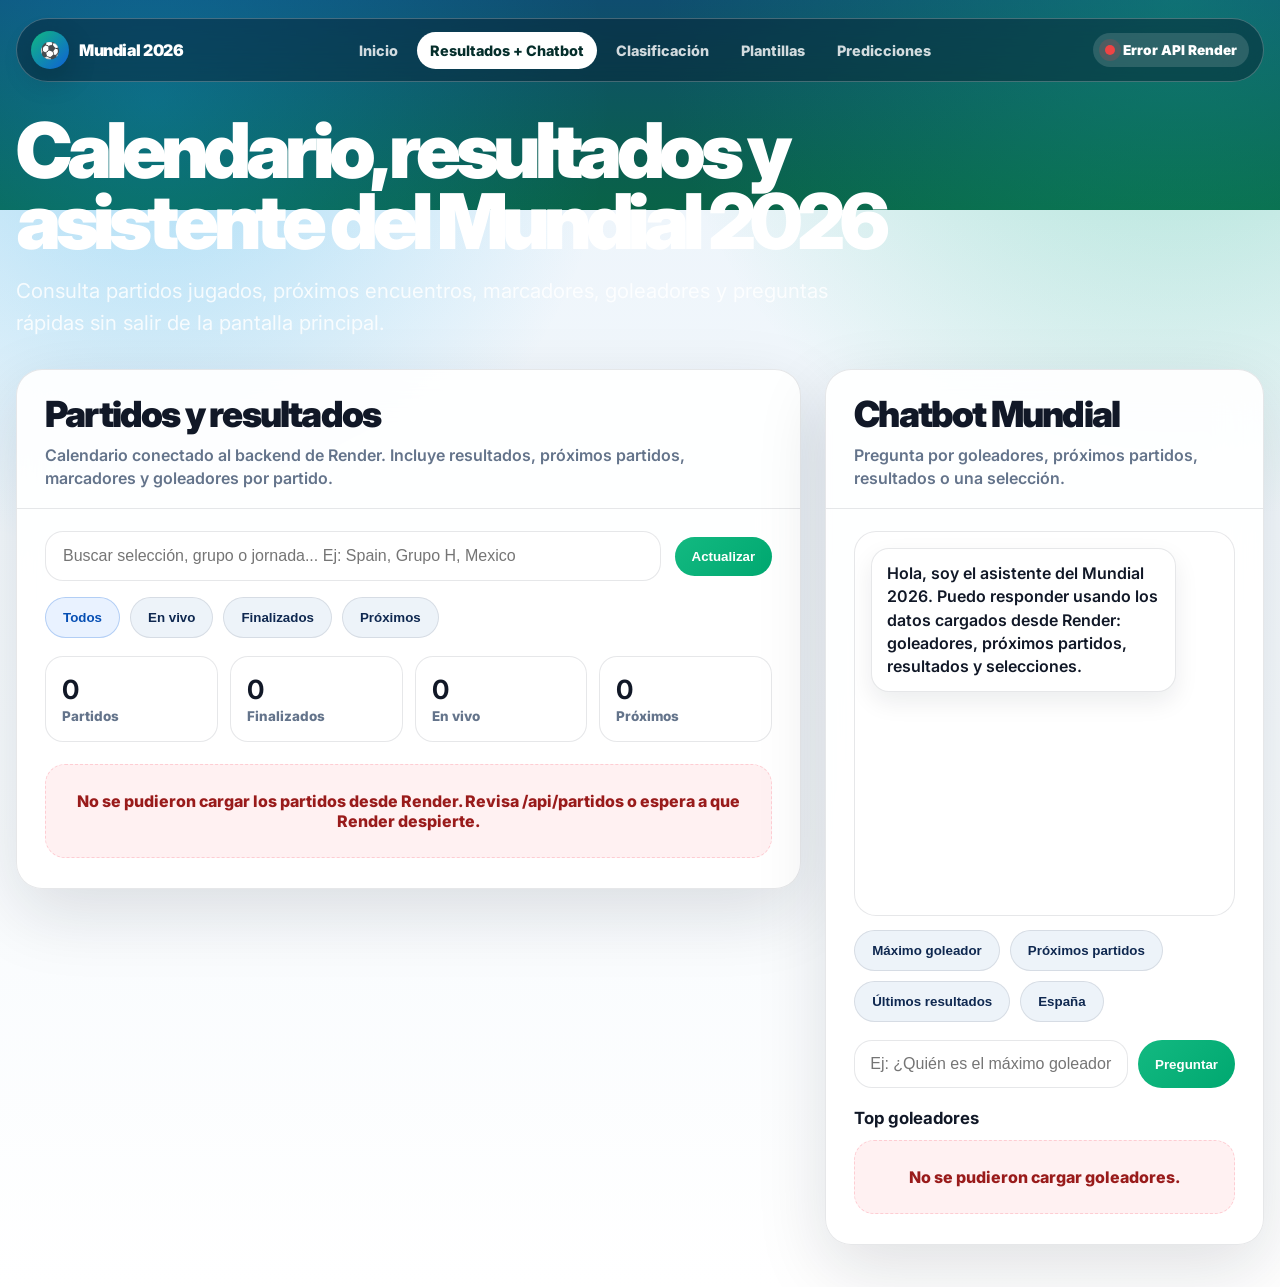
==== commit d016ebb4: "Mejorar chatbot: intención, fallback y UX móvil" ====
--- a/index.html
+++ b/index.html
@@ -403,6 +403,15 @@
     .error-box { color: #991b1b; background: #fff1f2; border-color: #fecdd3; }
 
     .chat-card { position: sticky; top: 88px; }
+    .chat-cta-mobile {
+      display: none;
+      margin-top: 8px;
+      width: 100%;
+      justify-content: center;
+      align-items: center;
+      gap: 8px;
+      font-weight: 900;
+    }
 
     .chat-window {
       height: 385px;
@@ -489,6 +498,8 @@
       .toolbar { grid-template-columns: 1fr; }
       .stats { grid-template-columns: repeat(2, 1fr); }
       .match-card { grid-template-columns: 1fr; text-align: left; }
+      .chat-cta-mobile { display: inline-flex; }
+      .chat-card { position: sticky; top: 12px; }
       .team.away { justify-content: flex-start; text-align: left; flex-direction: row-reverse; }
       .score-box { text-align: left; }
       .chat-form { grid-template-columns: 1fr; }
@@ -517,6 +528,7 @@
       <div>
         <h1>Calendario, resultados y asistente del Mundial 2026</h1>
         <p>Consulta partidos jugados, próximos encuentros, marcadores, goleadores y preguntas rápidas sin salir de la pantalla principal.</p>
+        <button id="openChatMobile" class="btn btn-primary chat-cta-mobile" type="button">Abrir asistente ⚡</button>
       </div>
     </header>
 
@@ -898,6 +910,10 @@
     }
 
     document.getElementById("refreshBtn").addEventListener("click", loadData);
+    document.getElementById("openChatMobile").addEventListener("click", () => {
+      document.querySelector(".chat-card").scrollIntoView({ behavior: "smooth", block: "start" });
+      document.getElementById("chatInput").focus();
+    });
     document.getElementById("searchInput").addEventListener("input", event => {
       state.search = event.target.value;
       renderMatches();
